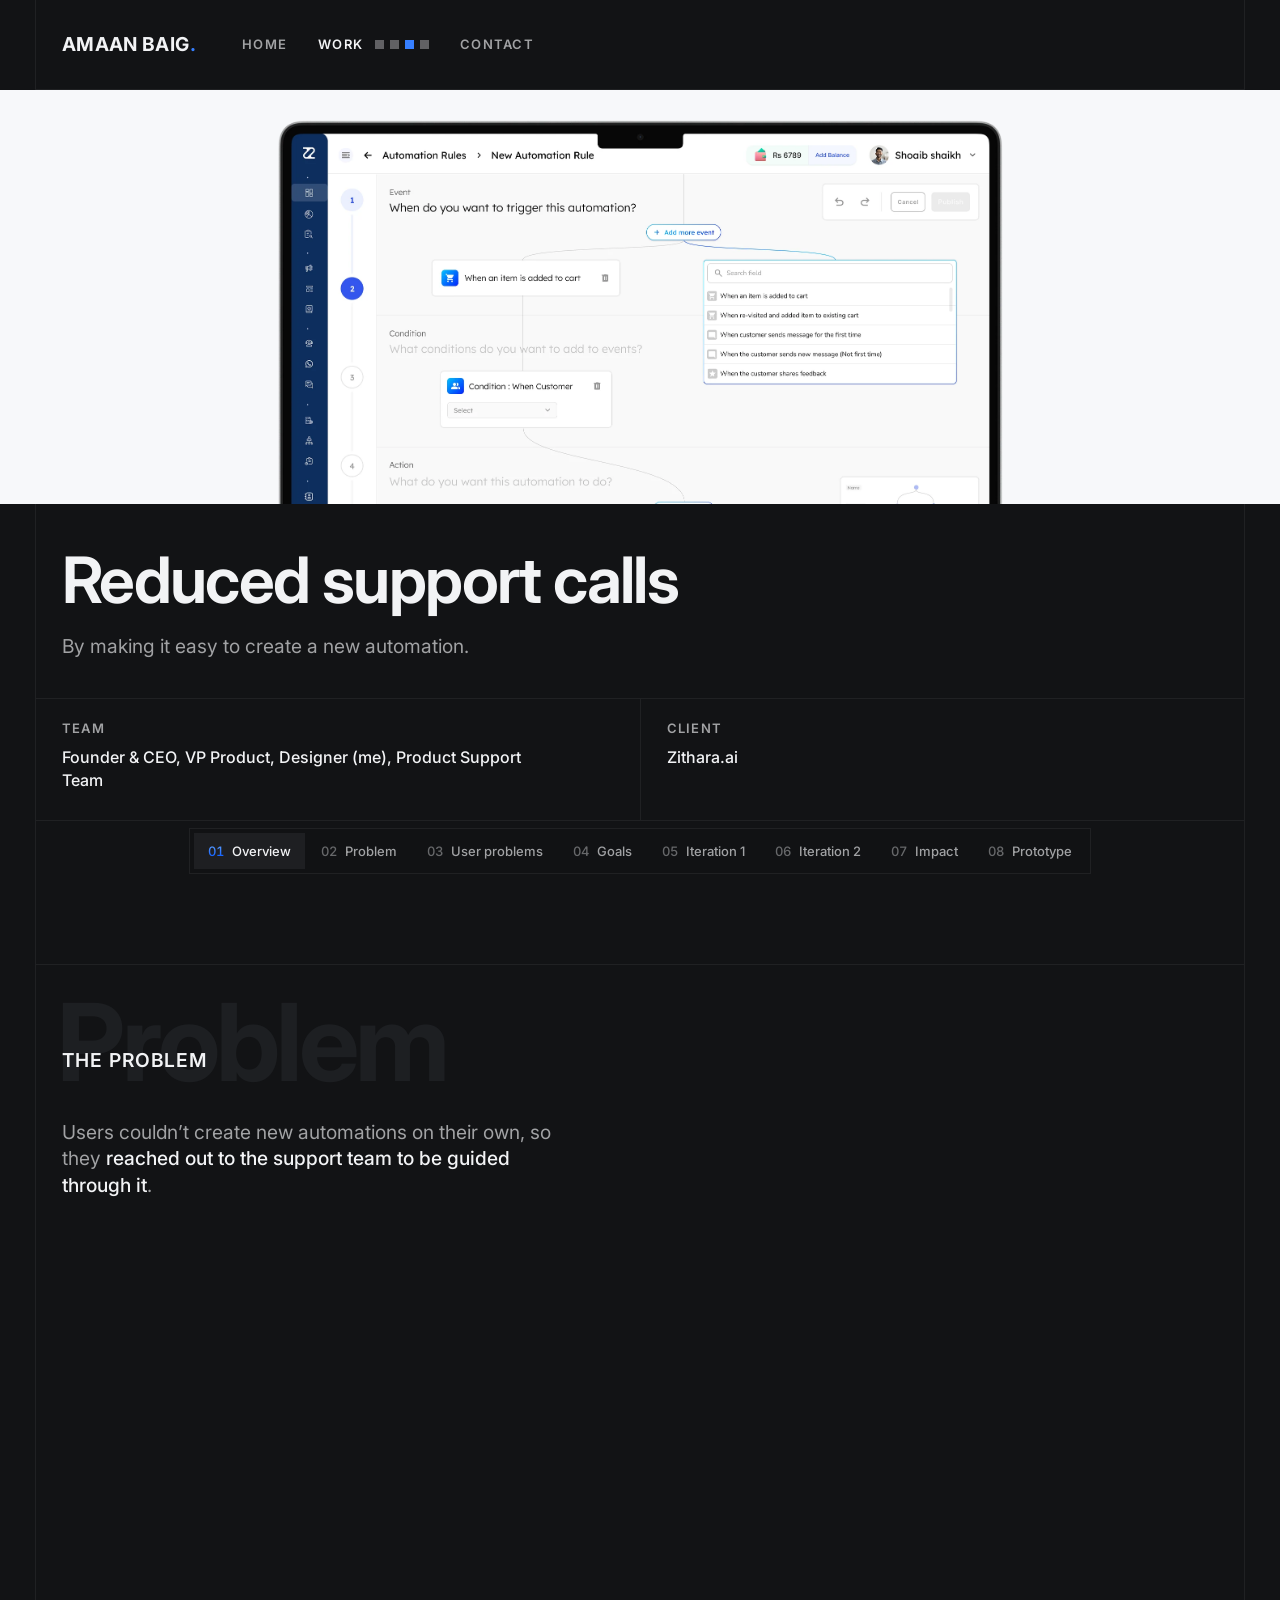
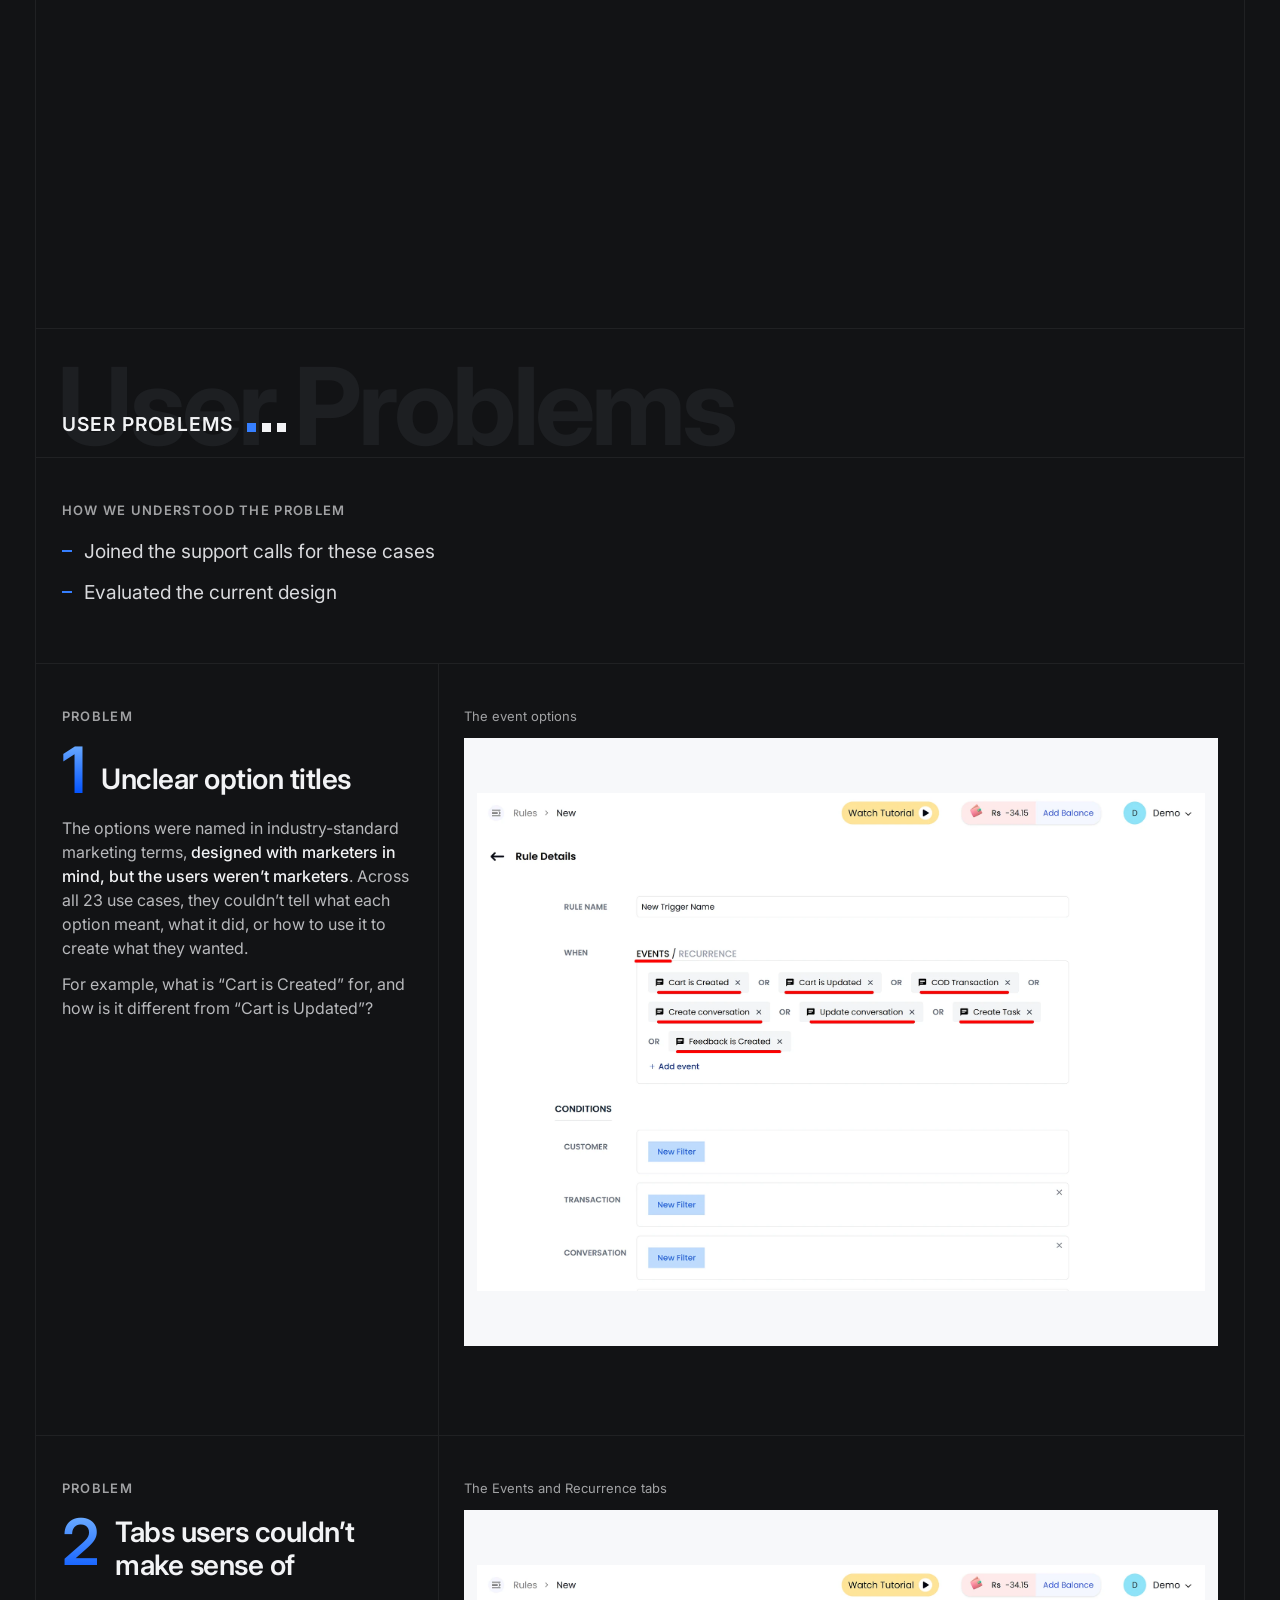
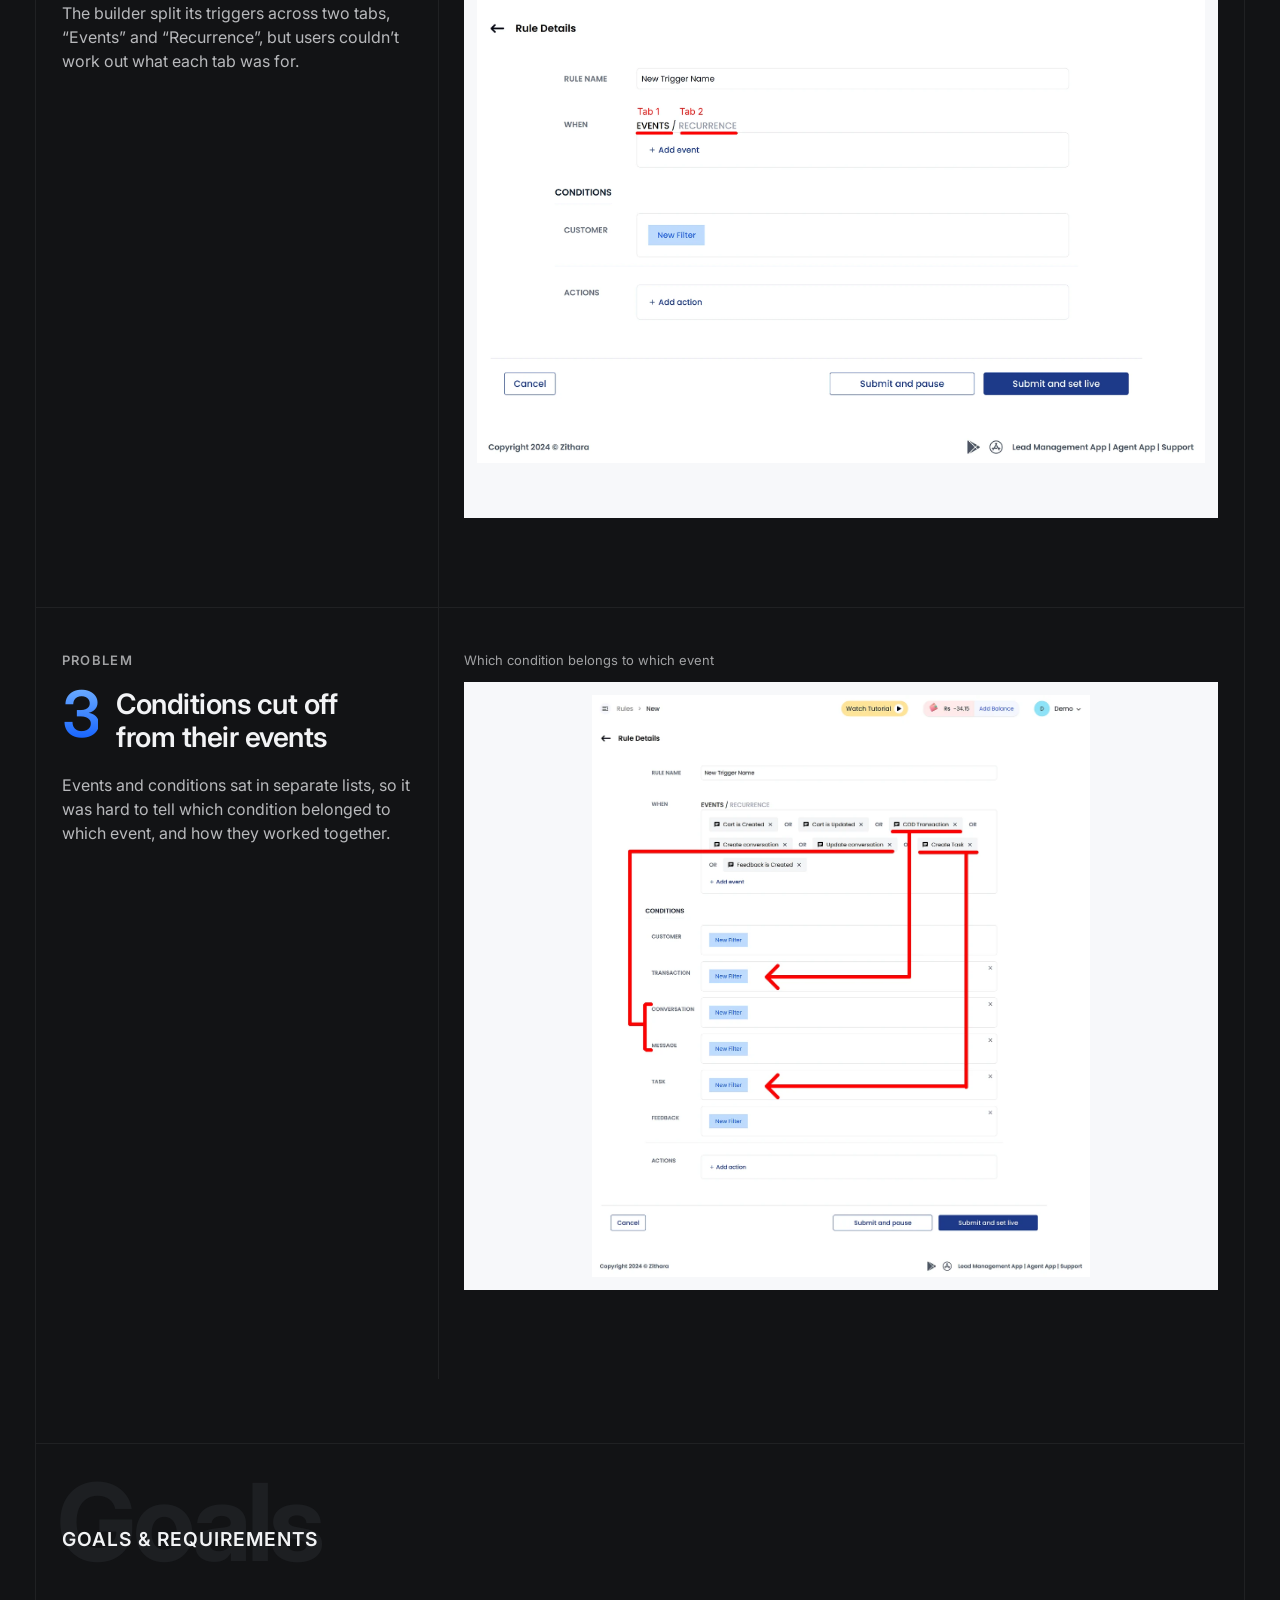
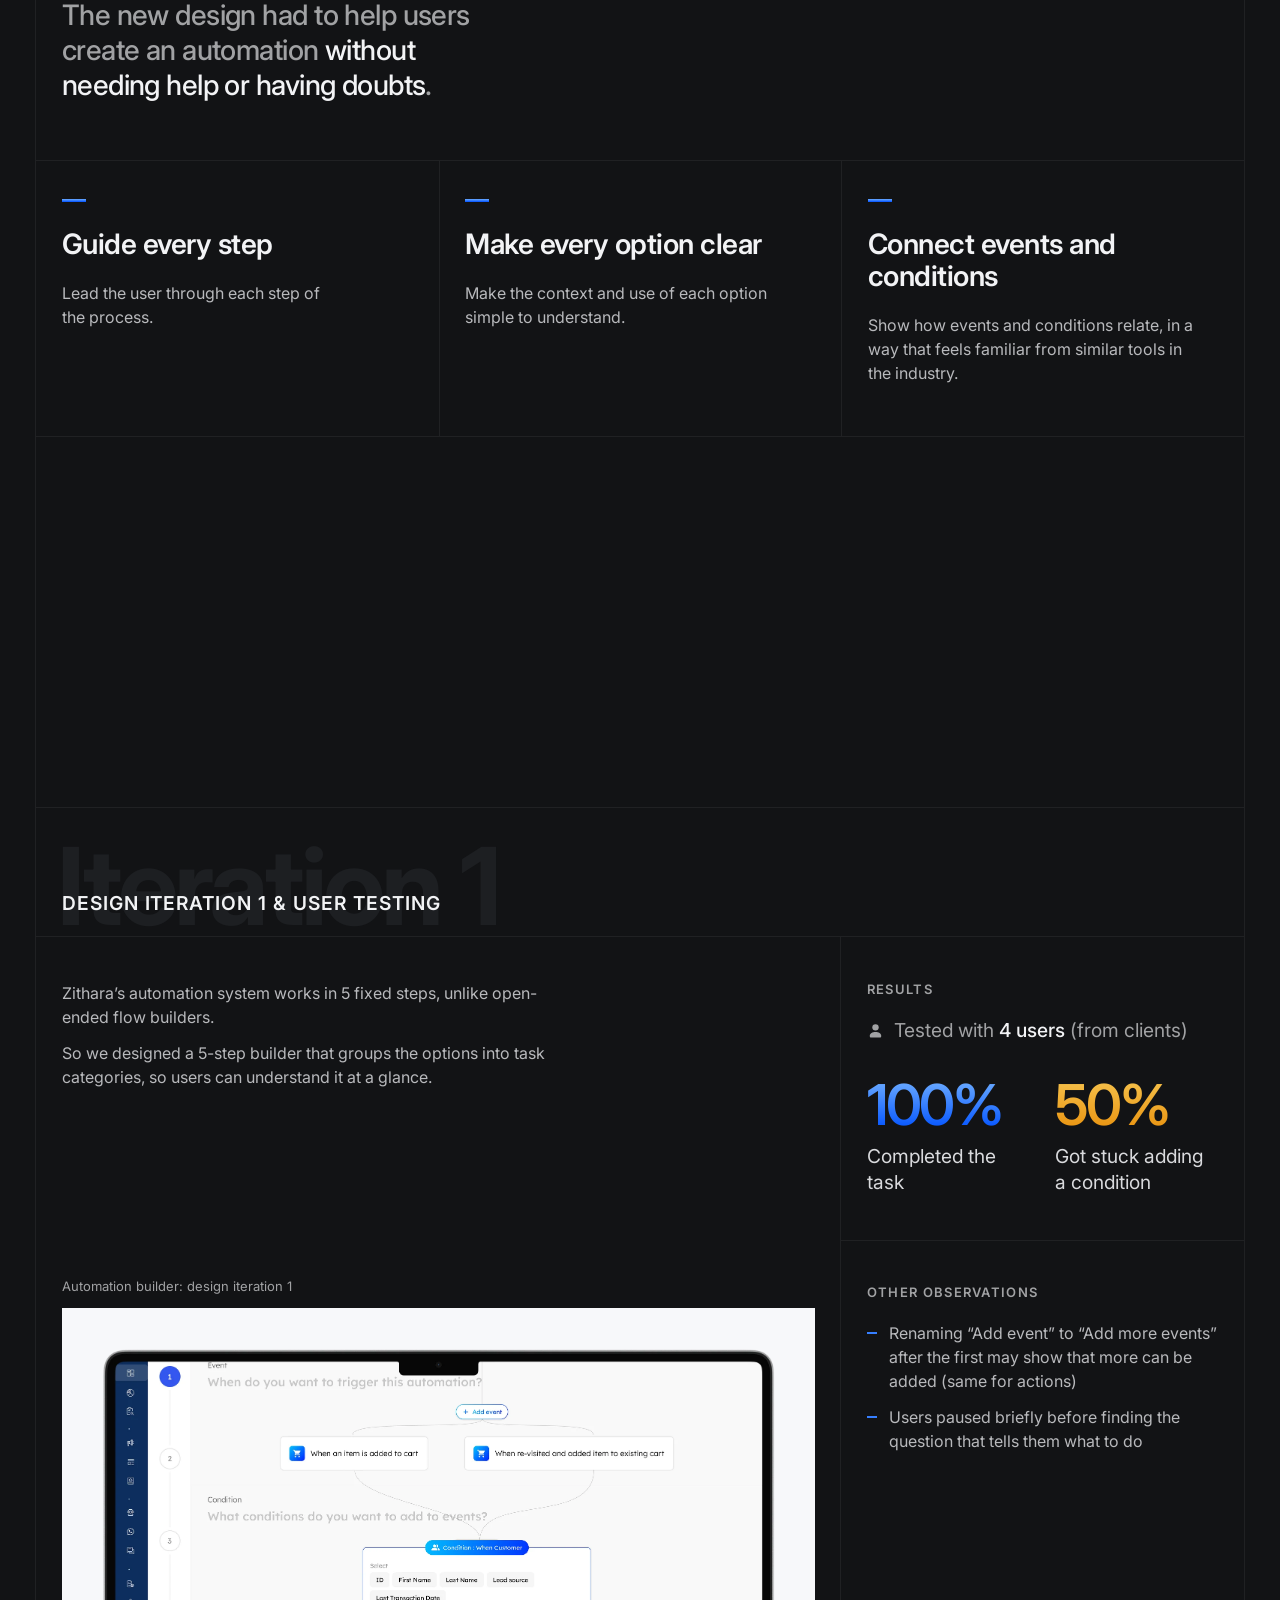
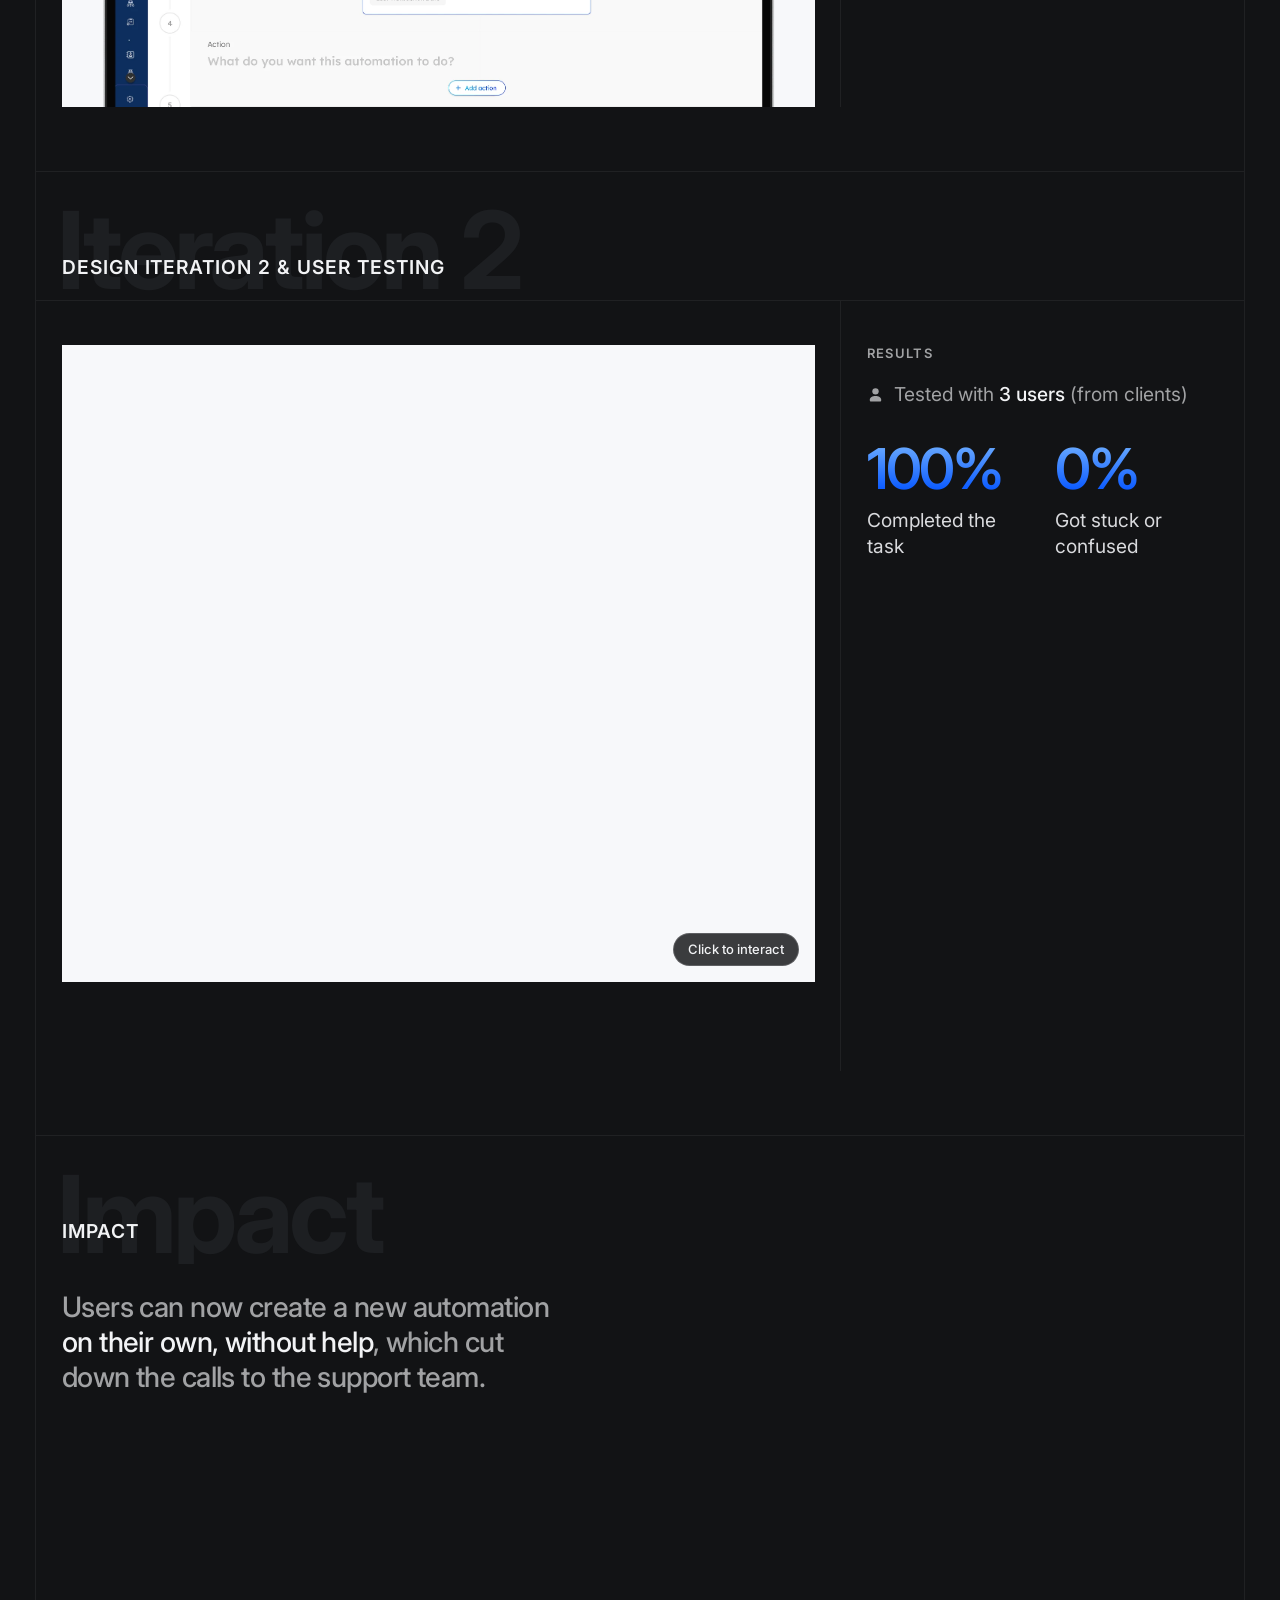
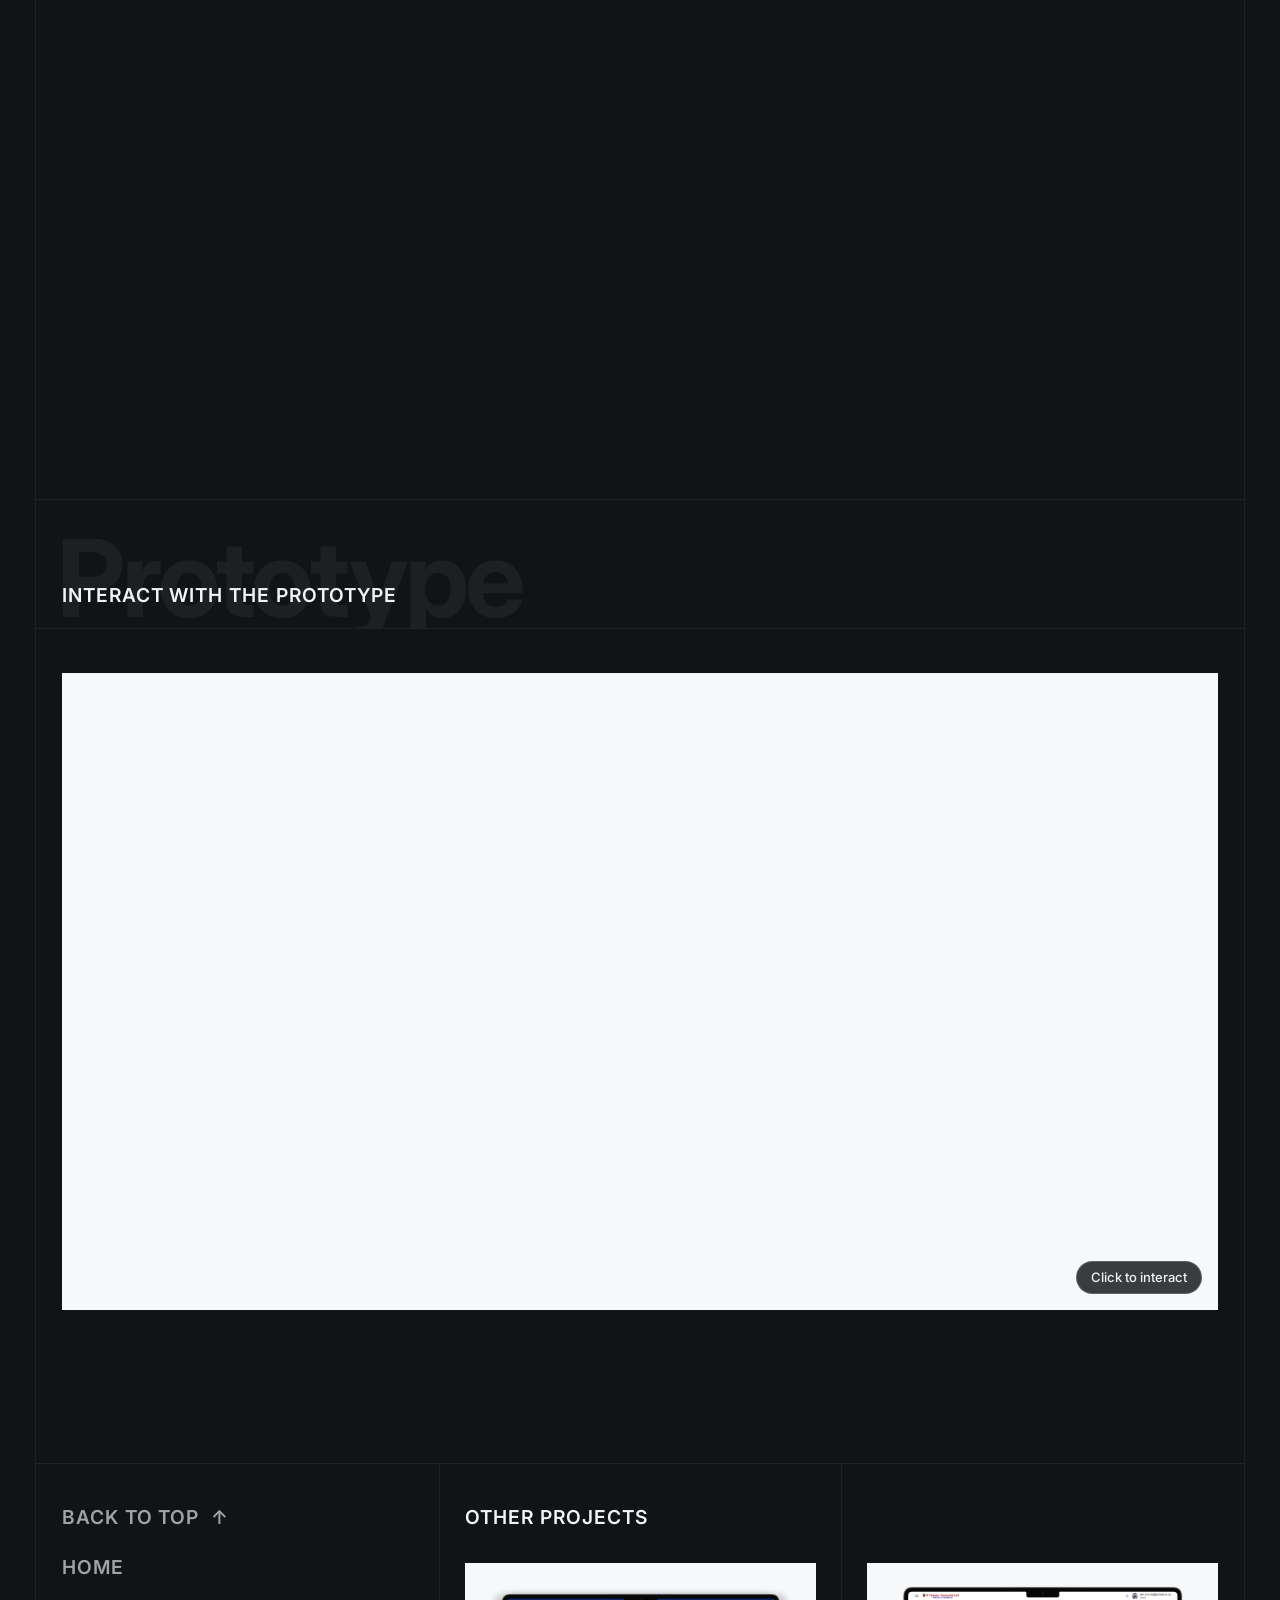
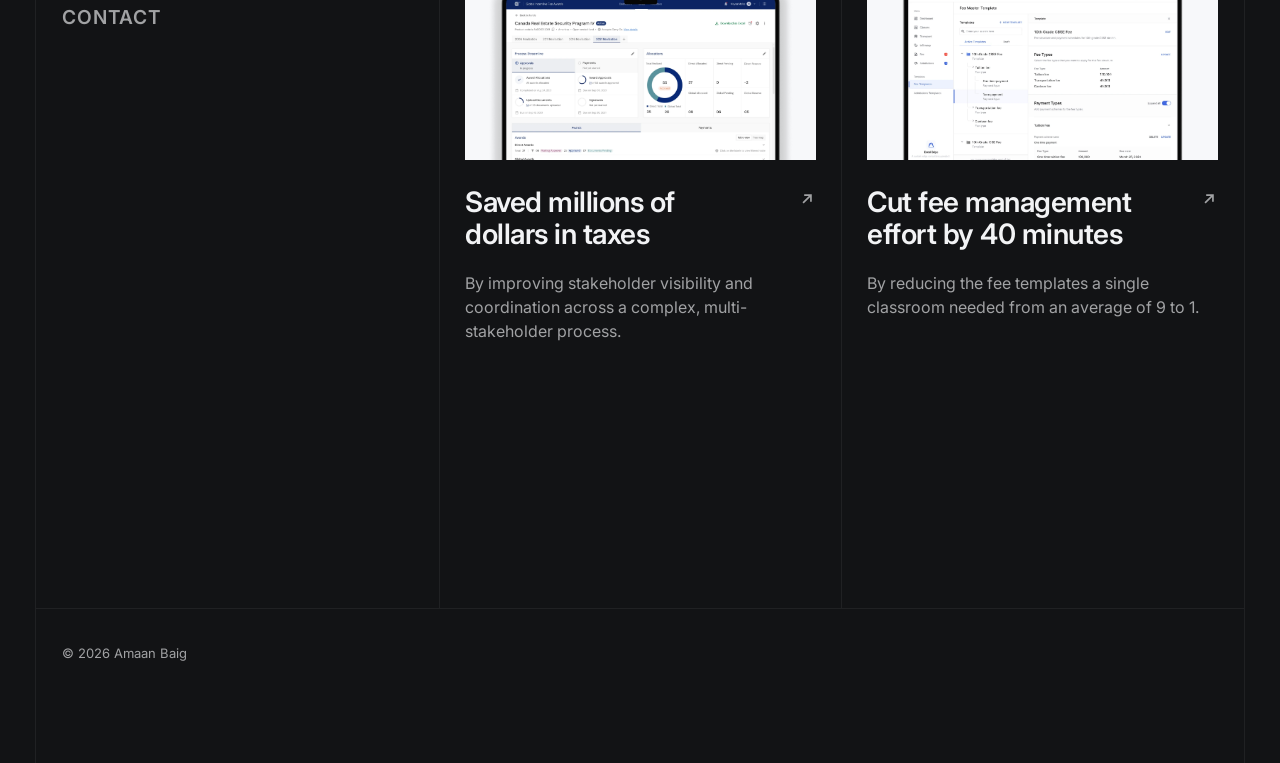
==== case-studies/creating-automation/index.html @ 65844dc5 "Portfolio: home page, three case studies and contact Taken from iamamaanbaig/folio, branch home-page" ====
<!doctype html>
<html lang="en">
<head>
  <meta charset="utf-8">
  <meta name="viewport" content="width=device-width, initial-scale=1">
  <title>Creating Automation · Case study</title>
  <link rel="icon" href="../../favicon.svg?v=2" type="image/svg+xml">
  <meta name="description" content="How making it easy to create a new automation reduced support calls.">
  <!-- the link preview when the page is shared: the hero as a 1200×630 card -->
  <meta property="og:type" content="website">
  <meta property="og:site_name" content="Amaan Baig">
  <meta property="og:title" content="Creating Automation · Case study">
  <meta property="og:description" content="How making it easy to create a new automation reduced support calls.">
  <meta property="og:url" content="https://www.iamamaanbaig.com/case-studies/creating-automation/">
  <meta property="og:image" content="https://www.iamamaanbaig.com/assets/og-image.jpg">
  <meta property="og:image:width" content="1200">
  <meta property="og:image:height" content="630">
  <meta property="og:image:alt" content="UX &amp; Product Designer: I make complicated software feel obvious. Amaan Baig's signature in blue light.">
  <meta name="twitter:card" content="summary_large_image">
  <link rel="preconnect" href="https://fonts.googleapis.com">
  <link rel="preconnect" href="https://fonts.gstatic.com" crossorigin>
  <link rel="stylesheet" href="https://fonts.googleapis.com/css2?family=Inter:ital,opsz,wght@0,14..32,100..900;1,14..32,100..900&display=swap">
  <link rel="stylesheet" href="../../styles.css?v=r1">
  <link rel="stylesheet" href="../case-study.css?v=r1">
  <script src="../case-study.js?v=r1" defer></script>
</head>
<body>
  <main class="page">
    <!-- Hero: screen, title, summary and project facts -->
    <section class="hero" id="overview" data-stop>
      <!-- the site header: opens the first screen, then floats (case-study.js) -->
      <div class="head-slot">
        <header class="site-head">
          <a class="logo" href="../../">Amaan Baig<span>.</span></a>
          <nav class="site-nav" aria-label="Main"><a href="../../">Home</a><span class="nav-work"><a href="../../#work" aria-current="true">Work</a><span class="sq-row"><a class="sq" href="../../#gifa" aria-label="Case study 1: Saved millions of dollars in taxes"></a><a class="sq" href="../../#fee-management" aria-label="Case study 2: Cut fee management effort by 40 minutes"></a><a class="sq" href="../../#creating-automation" aria-label="Case study 3: Reduced support calls" aria-current="true"></a><a class="sq" href="../../#stamp" aria-label="Case study 4, coming soon: Reduced the compliance review effort with AI"></a></span></span><a href="../../#contact">Contact</a></nav>
        </header>
      </div>
      <div class="hero-shot">
        <!-- one laptop, centred and cut off by the bottom of the container -->
        <div class="hero-comp solo">
          <img class="hs-center" src="../../Creatingautomationcasestudyimages/Group%201321317990.webp" alt="The redesigned automation builder: five guided steps (event, condition, action, when), with events added from a searchable list" width="1793" height="1152" fetchpriority="high" decoding="async">
        </div>
      </div>
      <div class="hero-body">
        <h1>Reduced support calls</h1>
        <p class="lede">By making it easy to create a new automation.</p>
      </div>
      <dl class="facts">
        <div><dt>Team</dt><dd>Founder &amp; CEO, VP Product, Designer (me), Product Support Team</dd></div>
        <div><dt>Client</dt><dd>Zithara.ai</dd></div>
      </dl>
    </section>

    <!-- The problem: one statement -->
    <section class="panel problem" id="problem" aria-labelledby="problem-title" data-stop>
      <header class="sec-head">
        <span class="ghost" aria-hidden="true">Problem</span>
        <h2 class="sec-title" id="problem-title">The problem</h2>
      </header>
      <p class="lede">Users couldn’t create new automations on their own, so they <strong>reached out to the support team to be guided through it</strong>.</p>
    </section>

    <!-- User problems: how we found them, then the title stays pinned while each problem snaps into place -->
    <section class="panel solutions snap-sec" id="user-problems" aria-labelledby="user-problems-title" data-stop>
      <div class="pin">
        <header class="sec-head">
          <span class="ghost" aria-hidden="true">User Problems</span>
          <h2 class="sec-title" id="user-problems-title">User problems <span class="count" aria-hidden="true"></span></h2>
        </header>
      </div>

      <div class="up-intro">
        <span class="sol-label">How we understood the problem</span>
        <ul>
          <li>Joined the support calls for these cases</li>
          <li>Evaluated the current design</li>
        </ul>
      </div>

      <article class="sol-row vw" data-row data-stop>
        <div class="sol-problem">
          <span class="sol-label">Problem</span>
          <span class="num accent" aria-hidden="true">1</span>
          <h3>Unclear option titles</h3>
          <div class="sol-desc">
            <p>The options were named in industry-standard marketing terms, <strong>designed with marketers in mind, but the users weren’t marketers</strong>. Across all 23 use cases, they couldn’t tell what each option meant, what it did, or how to use it to create what they wanted.</p>
            <p>For example, what is “Cart is Created” for, and how is it different from “Cart is Updated”?</p>
          </div>
        </div>
        <figure class="sol-shot">
          <figcaption><span class="sol-cap">The event options</span></figcaption>
          <button type="button" class="shot sol-view" aria-label="Enlarge: The event options">
            <img class="on" src="../../Creatingautomationcasestudyimages/Events.webp" alt="The old builder’s event options, such as Cart is Created, Cart is Updated and COD Transaction, underlined as hard to tell apart" data-label="The event options" width="1932" height="1321" loading="lazy" decoding="async">
            <span class="zoom-ic" aria-hidden="true"><svg viewBox="0 0 16 16"><circle cx="7" cy="7" r="4.5"/><path d="M10.5 10.5 14 14M7 5v4M5 7h4"/></svg></span>
          </button>
        </figure>
      </article>

      <article class="sol-row vw" data-row data-stop>
        <div class="sol-problem">
          <span class="sol-label">Problem</span>
          <span class="num accent" aria-hidden="true">2</span>
          <h3>Tabs users couldn’t make sense of</h3>
          <div class="sol-desc">
            <p>The builder split its triggers across two tabs, “Events” and “Recurrence”, but users couldn’t work out what each tab was for.</p>
          </div>
        </div>
        <figure class="sol-shot">
          <figcaption><span class="sol-cap">The Events and Recurrence tabs</span></figcaption>
          <button type="button" class="shot sol-view" aria-label="Enlarge: The Events and Recurrence tabs">
            <img class="on" src="../../Creatingautomationcasestudyimages/Add%20Events%20screen.webp" alt="The old builder with its two tabs, Events and Recurrence, marked as tab 1 and tab 2" data-label="The Events and Recurrence tabs" width="1931" height="1321" loading="lazy" decoding="async">
            <span class="zoom-ic" aria-hidden="true"><svg viewBox="0 0 16 16"><circle cx="7" cy="7" r="4.5"/><path d="M10.5 10.5 14 14M7 5v4M5 7h4"/></svg></span>
          </button>
        </figure>
      </article>

      <article class="sol-row vw" data-row data-stop>
        <div class="sol-problem">
          <span class="sol-label">Problem</span>
          <span class="num accent" aria-hidden="true">3</span>
          <h3>Conditions cut off from their events</h3>
          <div class="sol-desc">
            <p>Events and conditions sat in separate lists, so it was hard to tell which condition belonged to which event, and how they worked together.</p>
          </div>
        </div>
        <figure class="sol-shot">
          <figcaption><span class="sol-cap">Which condition belongs to which event</span></figcaption>
          <button type="button" class="shot sol-view" aria-label="Enlarge: Which condition belongs to which event">
            <img class="on" src="../../Creatingautomationcasestudyimages/Add%20condition%20for%20selected%20events.webp" alt="Arrows from events to the condition sections they belong to, such as COD Transaction to Transaction and Create Task to Task, far apart on the page" data-label="Which condition belongs to which event" width="1130" height="1321" loading="lazy" decoding="async">
            <span class="zoom-ic" aria-hidden="true"><svg viewBox="0 0 16 16"><circle cx="7" cy="7" r="4.5"/><path d="M10.5 10.5 14 14M7 5v4M5 7h4"/></svg></span>
          </button>
        </figure>
      </article>
    </section>

    <!-- Goals: what the new design had to do, one per user problem -->
    <section class="panel impact goals" id="goals" aria-labelledby="goals-title" data-stop>
      <header class="sec-head">
        <span class="ghost" aria-hidden="true">Goals</span>
        <h2 class="sec-title" id="goals-title">Goals &amp; requirements</h2>
      </header>
      <p class="impact-lead">The new design had to help users create an automation <strong>without needing help or having doubts</strong>.</p>
      <div class="outcomes">
        <article class="outcome">
          <span class="tick" aria-hidden="true"></span>
          <h3>Guide every step</h3>
          <p>Lead the user through each step of the process.</p>
        </article>
        <article class="outcome">
          <span class="tick" aria-hidden="true"></span>
          <h3>Make every option clear</h3>
          <p>Make the context and use of each option simple to understand.</p>
        </article>
        <article class="outcome">
          <span class="tick" aria-hidden="true"></span>
          <h3>Connect events and conditions</h3>
          <p>Show how events and conditions relate, in a way that feels familiar from similar tools in the industry.</p>
        </article>
      </div>
    </section>

    <!-- Design iteration 1: the idea and the screen on the left; test results and observations on the right -->
    <section class="panel iter one-screen" id="iteration-1" aria-labelledby="iteration-1-title" data-stop>
      <header class="sec-head">
        <span class="ghost" aria-hidden="true">Iteration 1</span>
        <h2 class="sec-title" id="iteration-1-title">Design iteration 1 &amp; user testing</h2>
      </header>
      <div class="it-grid">
        <div class="it-main flush">
          <div class="it-text">
            <p>Zithara’s automation system works in 5 fixed steps, unlike open-ended flow builders.</p>
            <p>So we designed a 5-step builder that groups the options into task categories, so users can understand it at a glance.</p>
          </div>
          <figure class="ch-fig it-shot">
            <figcaption>Automation builder: design iteration 1</figcaption>
            <button type="button" class="zoom bleed-b" aria-label="Enlarge: Automation builder, design iteration 1">
              <img src="../../Creatingautomationcasestudyimages/Automation%20Builder%20-%20Design%20Iteration%201.webp" alt="Design iteration 1: the automation builder in 5 steps, with two events added and a customer condition below them" width="1793" height="957" loading="lazy" decoding="async">
              <span class="zoom-ic" aria-hidden="true"><svg viewBox="0 0 16 16"><circle cx="7" cy="7" r="4.5"/><path d="M10.5 10.5 14 14M7 5v4M5 7h4"/></svg></span>
            </button>
          </figure>
        </div>
        <div class="it-side">
          <div class="it-cell">
            <span class="sol-label">Results</span>
            <p class="tested"><span class="persona-ic" aria-hidden="true"></span>Tested with <strong>4 users</strong> (from clients)</p>
            <div class="stats">
              <div class="stat"><span class="stat-num">100%</span><span class="stat-text">Completed the task</span></div>
              <div class="stat warn"><span class="stat-num">50%</span><span class="stat-text">Got stuck adding a condition</span></div>
            </div>
          </div>
          <div class="it-cell">
            <span class="sol-label">Other observations</span>
            <ul class="bullets small">
            <li>Renaming “Add event” to “Add more events” after the first may show that more can be added (same for actions)</li>
            <li>Users paused briefly before finding the question that tells them what to do</li>
            </ul>
          </div>
        </div>
      </div>
    </section>

    <!-- Design iteration 2: the screen on the left; test results on the right -->
    <section class="panel iter one-screen" id="iteration-2" aria-labelledby="iteration-2-title" data-stop>
      <header class="sec-head">
        <span class="ghost" aria-hidden="true">Iteration 2</span>
        <h2 class="sec-title" id="iteration-2-title">Design iteration 2 &amp; user testing</h2>
      </header>
      <div class="it-grid">
        <div class="it-main">
          <figure class="ch-fig it-shot">
            <div class="zoom live">
              <iframe src="https://www.loom.com/embed/16b614e1085d4ac1a0d1ff7add173a8c?hideEmbedTopBar=true" title="Design iteration 2: video walkthrough" loading="lazy" allow="autoplay; fullscreen; picture-in-picture" allowfullscreen></iframe>
            </div>
          </figure>
        </div>
        <div class="it-side">
          <div class="it-cell">
            <span class="sol-label">Results</span>
            <p class="tested"><span class="persona-ic" aria-hidden="true"></span>Tested with <strong>3 users</strong> (from clients)</p>
            <div class="stats">
              <div class="stat"><span class="stat-num">100%</span><span class="stat-text">Completed the task</span></div>
              <div class="stat"><span class="stat-num">0%</span><span class="stat-text">Got stuck or confused</span></div>
            </div>
          </div>
        </div>
      </div>
    </section>

    <!-- Project impact: the overall outcome, one screen -->
    <section class="panel impact" id="impact" aria-labelledby="impact-title" data-stop>
      <header class="sec-head">
        <span class="ghost" aria-hidden="true">Impact</span>
        <h2 class="sec-title" id="impact-title">Impact</h2>
      </header>
      <p class="impact-lead">Users can now create a new automation <strong>on their own, without help</strong>, which cut down the calls to the support team.</p>
    </section>

    <!-- Prototype: one frame filling the screen below the section title -->
    <section class="panel prototype one-screen" id="prototype" aria-labelledby="prototype-title" data-stop>
      <header class="sec-head">
        <span class="ghost" aria-hidden="true">Prototype</span>
        <h2 class="sec-title" id="prototype-title">Interact with the prototype</h2>
      </header>
      <div class="wide-shot">
        <figure class="ch-fig">
          <div class="zoom live">
            <iframe src="https://www.figma.com/embed?embed_host=share&amp;url=https%3A%2F%2Fwww.figma.com%2Fproto%2Fr6yeTTgNU7fB7CUYnoVq4T%2FZithara-Designs%3Fnode-id%3D643-57923%26page-id%3D643%253A57274%26scaling%3Dcontain%26starting-point-node-id%3D643%253A57923" title="Creating Automation: interactive Figma prototype" loading="lazy" allow="clipboard-write; fullscreen" allowfullscreen></iframe>
          </div>
        </figure>
      </div>
    </section>

    <!-- Site footer: links, other projects, copyright -->
    <footer class="site-foot" data-stop>
      <div class="sf-main">
        <nav class="sf-links" aria-label="Footer">
          <a href="#overview" class="to-top">Back to top <span aria-hidden="true">↑</span></a>
          <a href="../../">Home</a>
          <a href="../../#contact">Contact</a>
        </nav>
        <section class="sf-projects" aria-labelledby="op-title">
          <h2 class="sf-head" id="op-title">Other projects</h2>
          <a class="op-card" href="../global-incentive-fee-awards/">
            <div class="shot op-gifa"><img src="../../GIFAcasestudyimages/GIFAherocenter.webp" alt="" loading="lazy" decoding="async"></div>
            <div class="op-title"><h3>Saved millions of dollars in taxes</h3><svg class="op-arrow" viewBox="0 0 16 16" aria-hidden="true"><path d="M4.5 11.5l7-7M5.5 4.5h6v6"/></svg></div>
            <p>By improving stakeholder visibility and coordination across a complex, multi-stakeholder process.</p>
          </a>
          <a class="op-card" href="../fee-management/">
            <div class="shot op-fee"><img src="../../Feemanagementcasestudyimages/Heroleft.webp" alt="" loading="lazy" decoding="async"></div>
            <div class="op-title"><h3>Cut fee management effort by 40 minutes</h3><svg class="op-arrow" viewBox="0 0 16 16" aria-hidden="true"><path d="M4.5 11.5l7-7M5.5 4.5h6v6"/></svg></div>
            <p>By reducing the fee templates a single classroom needed from an average of 9&nbsp;to&nbsp;1.</p>
          </a>
        </section>
      </div>
      <p class="sf-copy">© 2026 Amaan Baig</p>
    </footer>
  </main>

  <!-- Image viewer: opens from any enlargeable image, steps through the images in that section -->
  <div class="lightbox" role="dialog" aria-modal="true" aria-label="Image viewer" hidden>
    <div class="lb-bar">
      <p class="lb-label"><span class="lb-title"></span> <span class="lb-count"></span></p>
      <button type="button" class="ds-arrow lb-close" aria-label="Close"><svg viewBox="0 0 16 16" aria-hidden="true"><path d="M3.5 3.5l9 9M12.5 3.5l-9 9"/></svg></button>
    </div>
    <div class="lb-stage">
      <button type="button" class="ds-arrow lb-prev" aria-label="Previous image"><svg viewBox="0 0 16 16" aria-hidden="true"><path d="M13 8H3M7 4 3 8l4 4"/></svg></button>
      <figure class="lb-frame"><img class="lb-img" alt=""></figure>
      <button type="button" class="ds-arrow lb-next" aria-label="Next image"><svg viewBox="0 0 16 16" aria-hidden="true"><path d="M3 8h10M9 4l4 4-4 4"/></svg></button>
    </div>
  </div>

  <!-- Section index -->
  <nav class="index" aria-label="Case study sections">
    <a href="#overview"><span>01</span> Overview</a>
    <a href="#problem"><span>02</span> Problem</a>
    <a href="#user-problems"><span>03</span> User problems</a>
    <a href="#goals"><span>04</span> Goals</a>
    <a href="#iteration-1"><span>05</span> Iteration 1</a>
    <a href="#iteration-2"><span>06</span> Iteration 2</a>
    <a href="#impact"><span>07</span> Impact</a>
    <a href="#prototype"><span>08</span> Prototype</a>
  </nav>
  <script src="../../site-menu.js?v=r1" defer></script>
</body>
</html>
---- styles.css ----
:root {
  --bg: #121315;
  --stroke: #202123;
  --text: #F2F3F5;
  --text-2: #A1A2A4;
  --surface: #F7F8FA;
  --ghost: #1B1C1F;
  --accent: linear-gradient(180deg, #6BABFF 0%, #0051FF 100%); /* light at the top, deep at the bottom */
  --accent-solid: #367FFF; /* the gradient's midpoint, for small solid marks (squares, dashes) */
  --accent-deep: #0051FF;  /* the gradient's deep end, for hover fills */

  --columns: 4;
  --gutter: 2.75vw;
  --col: calc((100vw - 2 * var(--gutter)) / 4);
  --pad: clamp(20px, 2vw, 32px);
  --ease: cubic-bezier(.16, 1, .3, 1);
}

*,
*::before,
*::after {
  box-sizing: border-box;
}

html,
body {
  margin: 0;
  min-height: 100%;
}

body {
  min-height: 100vh;
  background: var(--bg);
  color: var(--text);
  font-family: "Inter", system-ui, -apple-system, "Segoe UI", Roboto, sans-serif;
  -webkit-font-smoothing: antialiased;
}

/* Fixed background of evenly spaced vertical strokes */
.grid-lines {
  position: fixed;
  inset: 0 var(--gutter);
  display: grid;
  grid-template-columns: repeat(var(--columns), 1fr);
  border-right: 1px solid var(--stroke);
  pointer-events: none;
  z-index: 0;
}

.grid-lines span {
  border-left: 1px solid var(--stroke);
}

.page {
  position: relative;
  z-index: 1;
  min-height: 100vh;
  padding: 0 var(--gutter);
}
---- case-studies/case-study.css ----
/* Case study, divider style (cs1v1.5). Tokens live in /styles.css.
   No background grid: structure comes from real dividers only. Each section is a framed panel that fills
   one screen, so a single scroll snaps cleanly from one section to the next. Layout runs on 3 columns. */

:root {
  --frame: var(--stroke);
  --ghost-2: #1D1F22;
  --text-body: #B8B9BC; /* descriptions: a step lighter than --text-2, so long passages read easily */
  --sticky-h: 0px;

  /* Type scale: one size per role */
  --t-display: clamp(40px, 5vw, 84px);
  --t-heading: clamp(24px, 2.2vw, 32px);
  --t-section: clamp(18px, 1.5vw, 22px);
  --t-lead: clamp(18px, 1.5vw, 22px);
  --t-body: clamp(16px, 1.25vw, 18px);
  --t-label: 13px;
  --gap-detail: clamp(16px, 1.6vw, 24px); /* headline to its detail text */
  --text-soft: #D9DADD; /* long white passages, a step below headings */
}


.page {
  padding: 0 var(--gutter);
}

/* ---------- shared ---------- */

.lede {
  margin: 0;
  max-width: 46ch;
  font-size: var(--t-lead);
  line-height: 1.4;
  color: var(--text-2);
  text-wrap: pretty;
}

.lede strong {
  font-weight: 500;
  color: var(--text);
}

/* An abbreviation explained on hover or focus: blue gradient text with a matching underline and a tooltip */
.term {
  position: relative;
  z-index: 2;
  font-weight: 500;
  cursor: help;
  outline: none;
}

.term::after {
  content: "";
  position: absolute;
  left: 0;
  right: 0;
  bottom: -2px;
  height: 1px;
  background: linear-gradient(90deg, #6BABFF, #0051FF);
}

.term .tip {
  position: absolute;
  bottom: calc(100% + 10px);
  left: 50%;
  padding: 8px 12px;
  border: 1px solid var(--stroke);
  background: #1E1F22;
  font-size: var(--t-label);
  font-weight: 500;
  line-height: 1.3;
  letter-spacing: 0;
  text-align: left;
  width: max-content;
  max-width: min(280px, 80vw); /* longer explanations wrap */
  color: var(--text);
  opacity: 0;
  visibility: hidden;
  pointer-events: none;
  transform: translate(-50%, 4px);
  transition: opacity .2s, transform .2s var(--ease), visibility .2s;
}

.term:hover .tip,
.term:focus-visible .tip,
.term:focus .tip {
  opacity: 1;
  visibility: visible;
  transform: translate(-50%, 0);
}

.term:focus-visible {
  outline: 2px solid var(--text);
  outline-offset: 3px;
}

/* a term reads in white; the gradient lives in its underline (and in the person icon's line, not its fill) */
.term,
.term .accent {
  color: var(--text);
  background: none;
  -webkit-text-fill-color: currentColor;
}

/* terms at the start of a line open their tooltip from the left edge, so it never runs off the page */
.term .tip-start {
  left: 0;
  transform: translateY(4px);
}

.term:hover .tip-start,
.term:focus-visible .tip-start,
.term:focus .tip-start {
  transform: none;
}

/* a person (persona): a small user icon; the underline runs under icon and word together, as under every
   other term */
.persona-ic {
  display: inline-block;
  width: .9em;
  height: .9em;
  margin-right: .28em;
  vertical-align: -.1em;
  background: currentColor;
  -webkit-mask: url("data:image/svg+xml,%3Csvg xmlns='http://www.w3.org/2000/svg' viewBox='0 0 24 24'%3E%3Ccircle cx='12' cy='7.5' r='4.5'/%3E%3Cpath d='M12 14c-4.4 0-8 2.2-8 5v1.5c0 .8.7 1.5 1.5 1.5h13c.8 0 1.5-.7 1.5-1.5V19c0-2.8-3.6-5-8-5z'/%3E%3C/svg%3E") center / contain no-repeat;
  mask: url("data:image/svg+xml,%3Csvg xmlns='http://www.w3.org/2000/svg' viewBox='0 0 24 24'%3E%3Ccircle cx='12' cy='7.5' r='4.5'/%3E%3Cpath d='M12 14c-4.4 0-8 2.2-8 5v1.5c0 .8.7 1.5 1.5 1.5h13c.8 0 1.5-.7 1.5-1.5V19c0-2.8-3.6-5-8-5z'/%3E%3C/svg%3E") center / contain no-repeat;
}

.accent {
  background: var(--accent);
  -webkit-background-clip: text;
  background-clip: text;
  color: transparent;
}

.m-label {
  display: none;
}

/* Framed panel: outer frame on the gutters, a top rule closes each section off */
.panel {
  position: relative;
  border-left: 1px solid var(--frame);
  border-right: 1px solid var(--frame);
  border-top: 1px solid var(--frame);
}

/* Section header: large faint word behind a strong label */
.sec-head {
  position: relative;
  display: flex;
  align-items: flex-end;
  min-height: clamp(110px, 10vw, 160px);
  padding: 0 var(--pad) clamp(18px, 1.8vw, 28px);
  overflow: hidden;
}

.ghost {
  position: absolute;
  left: calc(var(--pad) - .04em);
  bottom: clamp(4px, .6vw, 10px);
  font-size: clamp(72px, 8.4vw, 140px);
  font-weight: 700;
  line-height: .8;
  letter-spacing: -0.035em;
  white-space: nowrap;
  color: var(--ghost-2);
  pointer-events: none;
  user-select: none;
}

.sec-title {
  position: relative;
  display: flex;
  align-items: center;
  gap: 14px;
  margin: 0;
  font-size: var(--t-section);
  font-weight: 600;
  line-height: 1;
  letter-spacing: .05em;
  text-transform: uppercase;
}

/* One square per challenge; the active one turns blue */
.count {
  display: inline-flex;
  gap: 6px;
  align-self: flex-end;
  margin-bottom: 2px;
}

.count i {
  width: 9px;
  height: 9px;
  background: var(--text);
  opacity: .35;
  transition: opacity .3s, background .3s;
}

.count i.on {
  background: var(--accent-solid);
  opacity: 1;
}

/* ---------- hero ---------- */

.hero {
  display: flex;
  flex-direction: column;
  min-height: 100vh;
}

/* full-bleed screen across the top, edge to edge */
.hero-shot {
  flex: 1 1 auto;
  min-height: 34vh;
  max-height: 46vh;
  margin: 0 calc(var(--gutter) * -1);
  background: var(--surface);
}

/* Three laptops composed in the container. Sizes follow the page width, so the outer edges of the side
   laptops always sit exactly on the left and right frame lines. The centre laptop is in front and larger;
   the side ones are smaller and set back. All three are cut off by the bottom of the container.
   The numbers come from the image files: each laptop body is 1567px wide (1008px tall to the cut), starting
   83px in on the centre and left images and 3px in on the right one, 43px from the top. */
.hero-shot {
  --F: calc(100vw - 2 * var(--gutter)); /* frame width */
  --bc: calc(var(--F) * .52);            /* centre laptop body width */
  --bs: calc(var(--bc) * .73);           /* side laptop body width */
  --t: 7%;                               /* centre laptop top */
  position: relative;
  overflow: hidden;
}

.hero-comp {
  position: absolute;
  inset: 0;
}

.hero-comp img {
  position: absolute;
  display: block;
  height: auto;
  user-select: none;
  -webkit-user-drag: none;
}

.hc-center {
  z-index: 2;
  left: calc(50% - var(--bc) / 2 - var(--bc) * 83 / 1567);
  top: calc(var(--t) - var(--bc) * 43 / 1567);
  width: calc(var(--bc) * 1733 / 1567);
}

.hc-left,
.hc-right {
  top: calc(var(--t) + var(--bc) * 1008 / 1567 * .27 - var(--bs) * 43 / 1567);
  width: calc(var(--bs) * 1653 / 1567);
}

.hc-left {
  left: calc(var(--gutter) - var(--bs) * 83 / 1567);
}

.hc-right {
  left: calc(100% - var(--gutter) - var(--bs) - var(--bs) * 3 / 1567);
}

.hero-body {
  padding: clamp(28px, 3.2vw, 52px) var(--pad) clamp(28px, 3vw, 48px);
  border-left: 1px solid var(--frame);
  border-right: 1px solid var(--frame);
}

.hero h1 {
  margin: 0 0 clamp(14px, 1.4vw, 22px);
  font-size: var(--t-display);
  font-weight: 650;
  line-height: 1.1; /* room between lines when the title wraps, still tight enough to read as one block */
  letter-spacing: -0.025em;
  text-wrap: balance;
}

.hero .lede {
  max-width: 60ch;
}

.facts {
  display: grid;
  grid-template-columns: repeat(3, minmax(0, 1fr));
  margin: 0;
  border: 1px solid var(--frame);
}

.facts > div {
  padding: clamp(16px, 1.6vw, 24px) var(--pad) clamp(22px, 2.2vw, 34px);
}

.facts > div + div {
  border-left: 1px solid var(--frame);
}

.facts dt {
  font-size: var(--t-label);
  font-weight: 600;
  letter-spacing: .1em;
  text-transform: uppercase;
  color: var(--text-2);
}

.facts dd {
  margin: 10px 0 0;
  max-width: 30ch;
  font-size: var(--t-body);
  font-weight: 500;
  line-height: 1.45;
}

/* ---------- the problem ---------- */

.problem {
  display: flex;
  flex-direction: column;
  min-height: 100vh;
  margin-top: clamp(48px, 5vw, 80px);
}

.problem > .lede {
  padding: clamp(20px, 2vw, 32px) var(--pad) clamp(32px, 3.4vw, 56px);
}

.cards {
  display: grid;
  grid-template-columns: repeat(2, minmax(0, 1fr));
  border-top: 1px solid var(--frame);
  border-bottom: 1px solid var(--frame);
}

.card {
  padding: clamp(28px, 3vw, 48px) var(--pad) clamp(36px, 4vw, 64px);
}

.card + .card {
  border-left: 1px solid var(--frame);
}

.card h3 {
  width: max-content;
  max-width: 100%;
  margin: 0 0 clamp(12px, 1.2vw, 18px);
  font-size: var(--t-heading);
  font-weight: 600;
  line-height: 1.15;
  letter-spacing: -0.018em;
}

.card p {
  margin: 0;
  max-width: 46ch;
  font-size: var(--t-body);
  line-height: 1.5;
  color: var(--text-2);
}

/* ---------- project challenges ---------- */

.challenges {
  margin-top: clamp(48px, 5vw, 80px);
  border-bottom: 1px solid var(--frame);
}

/* the section title stays pinned while challenges snap underneath */
/* the title and the CHALLENGE / HOW WE APPROACHED IT row pin together, so the rule under the labels
   is always visible while challenges snap underneath */
.pin {
  position: sticky;
  top: 0;
  z-index: 5;
  background: var(--bg);
}

.ch-labels {
  display: grid;
  grid-template-columns: repeat(3, minmax(0, 1fr));
  border-bottom: 1px solid var(--frame);
}

.ch-labels span {
  padding: 0 var(--pad) clamp(14px, 1.4vw, 20px);
  font-size: var(--t-label);
  font-weight: 600;
  letter-spacing: .1em;
  text-transform: uppercase;
  color: var(--text-2);
}

/* Text columns: each challenge fills the screen below the pinned title and snaps into place.
   Centre column: one continuous image strip spanning both challenges, scrolling with the page. */
.ch-grid {
  display: grid;
  grid-template-columns: repeat(3, minmax(0, 1fr));
  grid-auto-rows: minmax(calc(100vh - var(--sticky-h)), auto);
}

.ch-text.r1, .ch-approach.r1 { grid-row: 1; }
.ch-text.r2, .ch-approach.r2 { grid-row: 2; }
.ch-text { grid-column: 1; }
.ch-approach { grid-column: 3; }


.m-media {
  display: none;
}

.ch-text,
.ch-approach {
  padding: clamp(32px, 3.4vw, 56px) var(--pad);
}

.ch-text {
  display: grid;
  grid-template-columns: auto 1fr;
  column-gap: clamp(14px, 1.4vw, 22px);
  align-content: start;
}

.ch-text .num {
  grid-row: 1;
  font-size: clamp(56px, 5vw, 84px);
  font-weight: 600;
  line-height: .8;
  letter-spacing: -0.04em;
}

.ch-text h3 {
  grid-row: 1;
  align-self: end;
  margin: 0;
  font-size: var(--t-heading);
  font-weight: 600;
  line-height: 1.15;
  letter-spacing: -0.018em;
  text-wrap: balance;
}

.ch-text p {
  grid-column: 1 / -1;
  margin: var(--gap-detail) 0 0;
  max-width: 40ch;
  font-size: var(--t-body);
  line-height: 1.5;
  color: var(--text-2);
  text-wrap: pretty;
}

.ch-approach p {
  margin: 0;
  font-size: var(--t-lead);
  line-height: 1.4;
  letter-spacing: -0.01em;
  color: var(--text-soft);
  text-wrap: pretty;
}

/* the strip spans both challenge rows with one even gap, so it reads as a single continuous column
   (images never regroup to the top of the screen at each snap) */
.ch-media {
  grid-column: 2;
  grid-row: 1 / span 2;
  display: grid;
  align-content: start;
  gap: clamp(16px, 1.6vw, 24px);
  padding: clamp(32px, 3.4vw, 56px) 0;
  border-left: 1px solid var(--frame);
  border-right: 1px solid var(--frame);
}

.shot {
  margin: 0 clamp(16px, 1.6vw, 24px);
  aspect-ratio: 1.55;
  background: var(--surface);
}

/* ---------- problems & solutions ----------
   Pinned title + squares; each solution fills the screen and snaps. Layout per solution follows the
   reference: (1) screen under the solution, impact beside it; (2) impact under the solution, tall screen
   on the right; (3) impact top right, wide screen across solution + impact. Each column keeps its label. */

.solutions {
  margin-top: clamp(48px, 5vw, 80px);
  border-bottom: 1px solid var(--frame);
}

.sol-row {
  display: grid;
  grid-template-columns: repeat(3, minmax(0, 1fr));
  grid-template-rows: auto 1fr;
  min-height: calc(100vh - var(--sticky-h));
  border-top: 1px solid var(--frame);
}

.sol-row.v1 { grid-template-areas: "prob sol ." "prob shot imp"; }
.sol-row.v2 { grid-template-areas: "prob sol shot" "prob imp shot"; }
.sol-row.v3 { grid-template-areas: "prob sol imp" "prob shot shot"; }

.sol-problem { grid-area: prob; }
.sol-solution { grid-area: sol; }
.sol-impact { grid-area: imp; }
.sol-shot { grid-area: shot; }

.sol-label {
  display: block;
  margin-bottom: clamp(16px, 1.6vw, 22px);
  font-size: var(--t-label);
  font-weight: 600;
  letter-spacing: .1em;
  text-transform: uppercase;
  color: var(--text-2);
}

.sol-problem .sol-label {
  grid-column: 1 / -1;
}

.sol-problem,
.sol-solution,
.sol-impact {
  padding: clamp(32px, 3.4vw, 56px) var(--pad) 0;
}

.sol-problem {
  display: grid;
  grid-template-columns: auto 1fr;
  grid-template-rows: auto auto 1fr;
  column-gap: clamp(14px, 1.4vw, 22px);
  align-content: start;
  border-right: 1px solid var(--frame);
}

.sol-problem .num {
  grid-row: 2;
  font-size: clamp(56px, 5vw, 84px);
  font-weight: 600;
  line-height: .8;
  letter-spacing: -0.04em;
}

.sol-problem h3 {
  grid-row: 2;
  align-self: end;
}

.sol-problem p {
  grid-column: 1 / -1;
  grid-row: 3;
}

.sol-problem h3,
.sol-solution h3 {
  margin: 0;
  font-size: var(--t-heading);
  font-weight: 600;
  line-height: 1.15;
  letter-spacing: -0.018em;
  text-wrap: balance;
}

.sol-problem p,
.sol-solution p {
  margin: var(--gap-detail) 0 0;
  max-width: 40ch;
  font-size: var(--t-body);
  line-height: 1.5;
  color: var(--text-2);
  text-wrap: pretty;
}

.v1 .sol-impact {
  padding-top: clamp(24px, 2.4vw, 36px);
}

.sol-impact ul {
  margin: 0;
  padding: 0;
  list-style: none;
}

.sol-impact li {
  position: relative;
  padding: 0 0 14px 22px;
  font-size: var(--t-lead);
  line-height: 1.4;
  color: var(--text-soft);
}

.sol-impact li::before {
  content: "";
  position: absolute;
  left: 0;
  top: .62em;
  width: 10px;
  height: 2px;
  background: var(--accent-solid);
}

.sol-shot {
  margin: 0;
  padding: clamp(24px, 2.4vw, 36px) var(--pad) clamp(64px, 7vw, 96px); /* room for the floating menu */
}

.sol-shot .shot {
  margin: 0;
}

.v1 .sol-shot .shot { aspect-ratio: 1.15 / 1; }
.v2 .sol-shot { padding-top: clamp(32px, 3.4vw, 56px); }
.v2 .sol-shot .shot { aspect-ratio: 3 / 4; }
.v3 .sol-shot .shot { aspect-ratio: 2.4 / 1; }

.sol-shot figcaption {
  display: flex;
  align-items: center;
  justify-content: space-between;
  gap: 16px;
  margin-bottom: 14px;
  font-size: var(--t-label);
  color: var(--text-2);
}

.thumbs {
  display: flex;
  gap: 8px;
}

/* thumbnails of the screens in a solution; the current one is outlined, the others dimmed */
.thumb {
  display: block;
  width: 24px;
  height: 24px;
  padding: 0;
  border: 0;
  background: var(--surface);
  cursor: pointer;
  opacity: .45;
  transition: opacity .2s;
}

.thumb img {
  display: block;
  width: 100%;
  height: 100%;
  object-fit: cover;
}

.thumb:hover,
.thumb.on {
  opacity: 1;
}

.thumb.on {
  outline: 1px solid var(--text);
  outline-offset: 3px;
}

.thumb:focus-visible {
  outline: 2px solid var(--text);
  outline-offset: 3px;
}

/* the screens of a solution, stacked; the current one fades in, shown whole inside its container */
.sol-view {
  --ip: clamp(10px, 1vw, 16px);
  position: relative;
  display: block;
  width: 100%;
  padding: 0;
  border: 0;
  cursor: zoom-in;
}

.sol-view img {
  position: absolute;
  top: var(--ip);
  left: var(--ip);
  display: block;
  width: calc(100% - 2 * var(--ip));
  height: calc(100% - 2 * var(--ip));
  object-fit: contain;
  opacity: 0;
  transition: opacity .35s var(--ease);
}

.sol-view img.on {
  opacity: 1;
}

/* Device screens that are cut off in the image itself run to the container's edge on the cut sides, so the
   cut lines up with the container instead of floating inside it. --cut (image height / height to the cut)
   pushes the soft shadow under the cut out of view. */
.sol-view {
  overflow: hidden;
}

.sol-view img[data-bleed] {
  height: calc((100% - var(--ip)) * var(--cut));
}

.sol-view img[data-bleed="rb"] {   /* cut on the right and bottom */
  width: calc(100% - var(--ip));
  object-position: right bottom;
}

.sol-view img[data-bleed="lb"] {   /* cut on the left and bottom */
  left: 0;
  width: calc(100% - var(--ip));
  object-position: left bottom;
}

.sol-view img[data-bleed="b"] {    /* cut at the bottom */
  object-position: center bottom;
}

.sol-view:focus-visible {
  outline: 2px solid var(--text);
  outline-offset: 3px;
}

/* ---------- project impact ----------
   Closing section, one screen: a lead sentence, then three outcomes side by side. No figures. */

.impact {
  display: flex;
  flex-direction: column;
  min-height: 100vh;
  margin-top: clamp(48px, 5vw, 80px);
  border-bottom: 1px solid var(--frame);
}

.impact-lead {
  margin: 0;
  padding: clamp(20px, 2vw, 32px) var(--pad) clamp(40px, 4.4vw, 72px);
  max-width: 34ch;
  font-size: var(--t-heading);
  font-weight: 500;
  line-height: 1.25;
  letter-spacing: -0.02em;
  color: var(--text-2);
  text-wrap: balance;
}

.impact-lead strong {
  font-weight: 500;
  color: var(--text);
}

.outcomes {
  display: grid;
  grid-template-columns: repeat(3, minmax(0, 1fr));
  border-top: 1px solid var(--frame);
  border-bottom: 1px solid var(--frame);
}

.outcome {
  padding: clamp(28px, 3vw, 48px) var(--pad) clamp(36px, 4vw, 64px);
}

.outcome + .outcome {
  border-left: 1px solid var(--frame);
}

.tick {
  display: block;
  width: 24px;
  height: 3px;
  margin-bottom: clamp(20px, 2vw, 28px);
  background: var(--accent);
}

.outcome h3 {
  margin: 0;
  font-size: var(--t-heading);
  font-weight: 600;
  line-height: 1.15;
  letter-spacing: -0.018em;
}

.outcome p {
  margin: var(--gap-detail) 0 0;
  max-width: 40ch;
  font-size: var(--t-body);
  line-height: 1.5;
  color: var(--text-2);
  text-wrap: pretty;
}

.to-top {
  font-size: var(--t-label);
  font-weight: 600;
  letter-spacing: .1em;
  text-transform: uppercase;
  color: var(--text-2);
  text-decoration: none;
  transition: color .2s;
}

.to-top:hover,
.to-top:focus-visible {
  color: var(--text);
}

/* ---------- section index ---------- */

.index {
  position: fixed;
  left: 50%;
  bottom: clamp(16px, 2vw, 28px);
  z-index: 20;
  display: flex;
  gap: 2px;
  padding: 4px;
  border: 1px solid var(--stroke);
  background: rgba(18, 19, 21, .82);
  -webkit-backdrop-filter: blur(12px);
  backdrop-filter: blur(12px);
  transform: translateX(-50%);
}

.index a {
  display: flex;
  align-items: center;
  gap: 8px;
  padding: 10px 14px;
  font-size: 13px;
  font-weight: 500;
  color: var(--text-2);
  text-decoration: none;
  white-space: nowrap;
  transition: color .2s, background .2s;
}

.index a span {
  opacity: .6;
  font-variant-numeric: tabular-nums;
}

.index a:hover {
  color: var(--text);
}

.index a[aria-current="true"] {
  color: var(--text);
  background: #1E1F22;
}

.index a[aria-current="true"] span {
  opacity: 1;
  background: var(--accent);
  -webkit-background-clip: text;
  background-clip: text;
  color: transparent;
}

.index a:focus-visible {
  outline: 2px solid var(--text);
  outline-offset: -2px;
}

/* ---------- tablet & phone: one column, normal scrolling ---------- */

@media (max-width: 899px) {
  .hero,
  .problem {
    min-height: 0;
  }

  /* phones: the container is just tall enough to show most of the centre laptop */
  .hero-shot {
    flex: none;
    height: calc(var(--bc) * 1008 / 1567 * .92);
    min-height: 0;
  }

  .facts,
  .cards,
  .ch-labels,
  .ch-grid {
    grid-template-columns: minmax(0, 1fr);
  }

  .facts > div + div,
  .card + .card {
    border-left: 0;
    border-top: 1px solid var(--frame);
  }

  .pin {
    position: relative;
  }

  .ch-labels {
    display: none;
  }

  .ch-grid {
    grid-auto-rows: auto;
  }

  .ch-grid > * {
    grid-column: 1 !important;
    grid-row: auto !important;
  }

  /* phones: each challenge shows its own images inline instead of the shared strip */
  .ch-media {
    display: none;
  }

  .m-media {
    display: grid;
    gap: 12px;
    margin-top: 24px;
  }

  .m-media .shot {
    margin: 0;
  }

  .ch-approach {
    padding-top: 0;
  }

  .sol-row.v1,
  .sol-row.v2,
  .sol-row.v3 {
    grid-template-columns: minmax(0, 1fr);
    grid-template-areas: "prob" "sol" "shot" "imp";
    min-height: 0;
  }

  .sol-shot .shot {
    aspect-ratio: 16 / 10;
  }

  /* each container takes the shape of its screens, so they show as large as the width allows */
  .v2 .sol-shot .shot {
    aspect-ratio: 3 / 4;
  }

  .v3 .sol-shot .shot {
    aspect-ratio: 2 / 1;
  }

  .sol-shot,
  .v2 .sol-shot {
    padding: 20px var(--pad) 0;
  }

  .sol-problem {
    border-right: 0;
  }

  .sol-impact {
    padding-bottom: 24px;
  }

  .impact {
    min-height: 0;
  }

  .outcomes {
    grid-template-columns: minmax(0, 1fr);
  }

  .outcome + .outcome {
    border-left: 0;
    border-top: 1px solid var(--frame);
  }

  .m-label {
    display: block;
    margin-bottom: 12px;
    font-size: var(--t-label);
    font-weight: 600;
    letter-spacing: .1em;
    text-transform: uppercase;
    color: var(--text-2);
  }

  .index a {
    padding: 10px;
  }

  .index a:not([aria-current="true"]) {
    gap: 0;
    font-size: 0;
  }

  .index a span {
    font-size: 13px;
  }
}

/* ---------- one continuous frame ----------
   The outer frame lines run the full length of the page, through the gaps between sections, so the
   sections read as one structure rather than separate boxes. Each section is closed off by the next
   section's top rule, so there are no doubled horizontal lines in the gaps. */
.page {
  position: relative;
}

.page::before {
  content: "";
  position: absolute;
  top: 0;
  bottom: 0;
  left: var(--gutter);
  right: var(--gutter);
  border-left: 1px solid var(--frame);
  border-right: 1px solid var(--frame);
  pointer-events: none;
}

.hero-shot {
  position: relative;
  z-index: 1;
}

.challenges,
.solutions {
  border-bottom: 0;
}

/* ---------- product designs ----------
   Shorter than a screen, so the start of the footer shows below it. Screens sit in a horizontal strip
   that runs off the right edge of the page;
   drag it with the mouse or use the arrows, and the squares by the title track the current screen. */
.impact {
  border-bottom: 0;
}

.designs {
  display: flex;
  flex-direction: column;
  margin-top: clamp(48px, 5vw, 80px);
  border-bottom: 1px solid var(--frame);
}

.designs .sec-head {
  justify-content: space-between;
}

/* previous / next arrows: they tell you the strip moves sideways, and move it one screen per click */
.ds-arrows {
  position: relative;
  display: flex;
  gap: 8px;
}

.ds-arrow {
  display: grid;
  place-items: center;
  width: 44px;
  height: 44px;
  padding: 0;
  border: 1px solid var(--stroke);
  background: transparent;
  color: var(--text);
  cursor: pointer;
  transition: background .2s, border-color .2s, opacity .2s;
}

.ds-arrow svg {
  width: 16px;
  height: 16px;
  fill: none;
  stroke: currentColor;
  stroke-width: 1.5;
}

.ds-arrow:hover:not(:disabled) {
  background: #1E1F22; /* the section menu's highlight */
}

.ds-arrow:focus-visible {
  outline: 2px solid var(--text);
  outline-offset: 2px;
}

.ds-arrow:disabled {
  opacity: .3;
  cursor: default;
}

/* the arrows sit at the right end of the header, centred on the title line */
.ds-head-end {
  position: relative;
  display: flex;
  align-items: center;
  gap: clamp(20px, 2vw, 32px);
  margin-bottom: -11px;
}

/* the viewport runs from the left frame to the right edge of the window, so the next screen peeks in */
.ds-viewport {
  position: relative;
  z-index: 1;
  display: flex;
  align-items: flex-start;
  margin-right: calc(-1 * var(--gutter) - 1px);
  /* the rule under the header, drawn here so the title sits exactly where it does in the other sections;
     it stops at the right frame even though the strip runs on to the window edge */
  background: linear-gradient(var(--frame), var(--frame)) 0 0 / calc(100% - var(--gutter) - 1px) 1px no-repeat;
  overflow: hidden;
}

/* phones only: the arrows under the strip */
.ds-end {
  display: none;
  align-items: center;
  justify-content: space-between;
}

.ds-strip {
  --ds-w: calc((100vw - 2 * var(--gutter)) * .45); /* two screens and the edge of a third in view */
  display: flex;
  gap: var(--pad);
  padding: clamp(32px, 3.4vw, 56px) var(--pad); /* same inset as the other sections' content */
  transition: transform .85s var(--ease);
}

/* desktop: the strip can be dragged sideways with the mouse */
@media (min-width: 900px) {
  .ds-viewport {
    cursor: grab;
    touch-action: pan-y; /* vertical swipes still scroll the page */
    user-select: none;
  }

  .ds-viewport.is-dragging {
    cursor: grabbing;
  }
}

/* each product screen fills its container edge to edge (the screens are full-window captures, so the
   container takes their exact shape), with its label above */
.ds-fig {
  flex: 0 0 var(--ds-w);
  margin: 0;
}

.ds-view {
  position: relative;
  display: block;
  width: 100%;
  aspect-ratio: 1512 / 982;
  padding: 0;
  border: 0;
  background: var(--surface);
  cursor: inherit; /* desktop: the strip's grab cursor */
}

.ds-view img {
  display: block;
  width: 100%;
  height: 100%;
  object-fit: cover;
  pointer-events: none;
}

.ds-view:hover .zoom-ic,
.ds-view:focus-visible .zoom-ic {
  opacity: 1;
  transform: none;
}

.ds-view:focus-visible {
  outline: 2px solid var(--text);
  outline-offset: 3px;
}

/* label above the screen, left, as on the solution screens */
.ds-fig figcaption {
  margin-bottom: 14px;
  font-size: var(--t-label);
  line-height: 1.3;
  color: var(--text-2);
}

@media (prefers-reduced-motion: reduce) {
  .ds-strip { transition: none; }
}

@media (max-width: 899px) {
  .designs {
    min-height: 0;
  }

  /* phones: swipe the strip sideways, one screen at a time */
  .ds-viewport {
    overflow-x: auto;
    scroll-snap-type: x mandatory;
    scrollbar-width: none;
  }

  .ds-viewport::-webkit-scrollbar {
    display: none;
  }

  .ds-strip {
    --ds-w: 82vw;
    gap: 12px;
    width: max-content;
  }

  .ds-fig {
    scroll-snap-align: start;
    scroll-margin-left: var(--pad);
  }

  .ds-viewport {
    display: block;
    padding-bottom: 0;
  }

  .ds-strip {
    padding-bottom: var(--pad);
  }

  /* phones: the arrows move under the strip */
  .ds-head-end {
    display: none;
  }

  .ds-end {
    display: flex;
    justify-content: flex-end;
    padding: 4px var(--pad) clamp(40px, 10vw, 56px);
  }
}

/* ---------- site footer ----------
   Links on the left; two other projects across the remaining two columns; copyright underneath. */
.site-foot {
  position: relative;
  display: flex;
  flex-direction: column;
  min-height: 100vh; /* one screen, so the last snap lands on the footer's top like every other section */
  margin-top: clamp(48px, 5vw, 80px);
  border: 1px solid var(--frame);
  border-bottom: 0;
}

.sf-main {
  flex: 1 1 auto;
  display: grid;
  grid-template-columns: repeat(3, minmax(0, 1fr));
  border-bottom: 1px solid var(--frame);
}

.sf-links {
  display: flex;
  flex-direction: column;
  align-items: flex-start;
  gap: clamp(24px, 2.4vw, 36px);
  padding: clamp(32px, 3.4vw, 56px) var(--pad);
}

.sf-links a,
.sf-head {
  font-size: var(--t-section);
  font-weight: 600;
  line-height: 1;
  letter-spacing: .05em;
  text-transform: uppercase;
}

.sf-links a {
  color: var(--text-2);
  text-decoration: none;
  transition: color .2s;
}

.sf-links a:hover,
.sf-links a:focus-visible {
  color: var(--text);
}

.sf-links a:focus-visible {
  outline: 2px solid var(--text);
  outline-offset: 4px;
}

.sf-links .to-top span {
  display: inline-block;
  margin-left: 6px;
  transition: transform .3s var(--ease);
}

.sf-links .to-top:hover span {
  transform: translateY(-3px);
}

/* the two projects share one heading, so the grid spans both columns; the line between the two columns
   runs the full height of the footer, as the column lines do elsewhere */
.sf-projects {
  grid-column: 2 / span 2;
  display: grid;
  grid-template-columns: repeat(2, minmax(0, 1fr));
  grid-template-rows: auto 1fr;
  background: linear-gradient(var(--frame), var(--frame)) 50% 0 / 1px 100% no-repeat;
}

.sf-head {
  grid-column: 1 / -1;
  margin: 0;
  padding: clamp(32px, 3.4vw, 56px) var(--pad) clamp(28px, 2.8vw, 44px);
  color: var(--text);
}

.op-card {
  display: block;
  padding: 0 var(--pad) clamp(40px, 4vw, 64px);
  color: inherit;
  text-decoration: none;
}

.sf-projects {
  border-left: 1px solid var(--frame);
}

.op-card .shot {
  position: relative;
  overflow: hidden;
  margin: 0 0 clamp(20px, 2vw, 28px);
  aspect-ratio: 16 / 9; /* same shape as the product design screens */
}

/* the project's opening screen: its laptop, centred and cut off by the bottom, as on the home preview;
   on hover it rises a little and the arrow lifts towards the corner */
.op-card .shot img {
  position: absolute;
  left: 50%;
  top: 12%;
  width: 80%;
  height: auto;
  transform: translateX(-50%);
  transition: transform .5s var(--ease);
}

.op-card .op-gifa img { width: 88%; } /* this shot has more margin round its laptop */
.op-card:hover .shot img,
.op-card:focus-visible .shot img { transform: translate(-50%, -4%); }

.op-title {
  display: flex;
  align-items: flex-start;
  justify-content: space-between;
  gap: 16px;
}

.op-arrow {
  flex: none;
  width: 18px;
  height: 18px;
  margin-top: .25em;
  fill: none;
  stroke: var(--text-2);
  stroke-width: 1.5;
  transition: transform .3s var(--ease), stroke .2s;
}

.op-card:hover .op-arrow,
.op-card:focus-visible .op-arrow { stroke: var(--text); transform: translate(2px, -2px); }
.op-card:focus-visible { outline: 2px solid var(--text); outline-offset: -2px; }

.op-card h3 {
  margin: 0;
  font-size: var(--t-heading);
  font-weight: 600;
  line-height: 1.15;
  letter-spacing: -0.018em;
  text-wrap: balance;
}

.op-card p {
  margin: var(--gap-detail) 0 0;
  max-width: 40ch;
  font-size: var(--t-body);
  line-height: 1.5;
  color: var(--text-2);
}

.sf-copy {
  margin: 0;
  padding: clamp(28px, 2.8vw, 40px) var(--pad) clamp(88px, 8vw, 112px); /* clear of the floating menu */
  font-size: var(--t-label);
  color: var(--text-2);
}

.designs {
  border-bottom: 0;
}

@media (max-width: 899px) {
  .site-foot {
    min-height: 0;
  }

  .sf-main,
  .sf-projects {
    grid-template-columns: minmax(0, 1fr);
  }

  .sf-projects {
    grid-column: auto;
    border-left: 0;
    border-top: 1px solid var(--frame);
  }

  .sf-projects {
    background: none;
  }

  .sf-links {
    padding: 48px var(--pad);
  }

  .sf-head {
    padding-top: 48px;
  }
}

/* ---------- challenge images ----------
   Each image sits whole inside its container (nothing is cropped). The label sits inside the container,
   top left, so the containers keep their size and the challenges still fit the screen. Hover or focus shows
   a zoom button; clicking opens the image viewer. */
.ch-fig {
  position: relative;
  margin: 0 clamp(16px, 1.6vw, 24px);
}

.ch-fig figcaption {
  position: absolute;
  top: 14px;
  left: 16px;
  right: 56px;
  z-index: 1;
  font-size: var(--t-label);
  font-weight: 500;
  line-height: 1.3;
  color: #5F6267; /* dark grey on the light container (6:1 contrast) */
  pointer-events: none;
}

.zoom {
  --ip: clamp(10px, 1vw, 16px); /* inset around the image; the top leaves room for the label */
  position: relative;
  display: block;
  width: 100%;
  aspect-ratio: 1.55;
  padding: 0;
  border: 0;
  background: var(--surface);
  cursor: zoom-in;
}

/* placed absolutely so a tall image can never stretch its container */
.zoom img {
  position: absolute;
  top: 40px;
  left: var(--ip);
  display: block;
  width: calc(100% - 2 * var(--ip));
  height: calc(100% - 40px - var(--ip));
  object-fit: contain;
}

.zoom-ic {
  position: absolute;
  z-index: 1;
  top: 10px;
  right: 10px;
  display: grid;
  place-items: center;
  width: 36px;
  height: 36px;
  background: rgba(18, 19, 21, .82);
  color: var(--text);
  opacity: 0;
  transform: scale(.9);
  transition: opacity .2s, transform .2s var(--ease);
}

.zoom-ic svg {
  width: 16px;
  height: 16px;
  fill: none;
  stroke: currentColor;
  stroke-width: 1.5;
}

.zoom:hover .zoom-ic,
.zoom:focus-visible .zoom-ic,
.sol-view:hover .zoom-ic,
.sol-view:focus-visible .zoom-ic {
  opacity: 1;
  transform: none;
}

.zoom:focus-visible {
  outline: 2px solid var(--text);
  outline-offset: 3px;
}

/* touch screens have no hover, so the zoom button always shows */
@media (hover: none) {
  .zoom-ic {
    opacity: 1;
    transform: none;
  }
}

/* ---------- image viewer ----------
   The image fills the window: full height on landscape screens, full width on portrait phones. The label,
   position, close button and arrows float over it on small dark plates, so they never take space from it.
   Arrows are the same buttons as the Product designs strip. */
.lightbox {
  position: fixed;
  inset: 0;
  z-index: 100;
  background: rgba(18, 19, 21, .96);
  -webkit-backdrop-filter: blur(8px);
  backdrop-filter: blur(8px);
  animation: lb-in .25s var(--ease);
}

.lightbox[hidden] {
  display: none;
}

@keyframes lb-in {
  from { opacity: 0; }
}

.lb-stage,
.lb-frame {
  position: absolute;
  inset: 0;
  display: grid;
  place-items: center;
  margin: 0;
}

.lb-img {
  display: block;
  max-width: 100vw;
  max-height: 100vh;
  max-height: 100dvh; /* phones: the visible height, without the browser bars */
  background: var(--surface); /* transparent diagrams stay readable */
  object-fit: contain;
  animation: lb-in .3s var(--ease);
}

.lb-bar {
  position: absolute;
  top: 0;
  left: 0;
  right: 0;
  z-index: 2;
  display: flex;
  align-items: flex-start;
  justify-content: space-between;
  gap: 16px;
  padding: clamp(12px, 1.6vw, 24px);
  pointer-events: none; /* clicks pass through to the backdrop, except on the controls */
}

.lb-bar > *,
.lb-prev,
.lb-next {
  pointer-events: auto;
}

.lb-label {
  margin: 0;
  padding: 12px 14px;
  background: rgba(18, 19, 21, .86);
  font-size: var(--t-label);
  line-height: 1.5;
  color: var(--text);
}

.lb-count {
  margin-left: 10px;
  color: var(--text-2);
  font-variant-numeric: tabular-nums;
}

.lightbox .ds-arrow {
  border-color: rgba(255, 255, 255, .08);
  background: rgba(18, 19, 21, .86);
}

.lightbox .ds-arrow:hover {
  background: #1E1F22;
}

.lb-prev,
.lb-next {
  position: absolute;
  top: 50%;
  z-index: 2;
  transform: translateY(-50%);
}

.lb-prev { left: clamp(12px, 1.6vw, 24px); }
.lb-next { right: clamp(12px, 1.6vw, 24px); }

html.lb-open {
  overflow: hidden;
}

@media (max-width: 899px) {
  .ch-fig {
    margin: 0;
  }

  /* phones: the arrows sit at the bottom corners, clear of the image */
  .lb-prev,
  .lb-next {
    top: auto;
    bottom: 24px;
    transform: none;
  }
}


/* ---------- layouts added for the fee management case study ----------
   Built only from the tokens and parts above, so the two case studies read as one system. */

/* one wide image under a section's lead, closed off by a rule above it (as the problem cards are) */
.wide-shot {
  padding: clamp(32px, 3.4vw, 56px) var(--pad);
  border-top: 1px solid var(--frame);
}

.wide-shot .ch-fig {
  margin: 0;
}

.wide-shot .zoom {
  aspect-ratio: 2.6;
}

/* a strip of screens with a lead above it: the rule moves from the strip to under the header */
.evaluation {
  border-bottom: 0;
}

.evaluation .sec-head {
  border-bottom: 1px solid var(--frame);
}

.evaluation .ds-viewport {
  background: none;
}

.ds-lede {
  max-width: calc(46ch + 2 * var(--pad));
  padding: clamp(32px, 3.4vw, 56px) var(--pad) 0;
}

.evaluation .ds-strip {
  padding-top: clamp(28px, 2.8vw, 44px);
}

/* a problem on its own: problem | what users faced | picture, side by side */
.sol-row.vp {
  grid-template-areas: "prob sol shot";
  grid-template-rows: 1fr;
}

.vp .sol-solution p {
  margin: 0;
  max-width: 30ch;
  font-size: var(--t-lead);
  line-height: 1.4;
  letter-spacing: -0.01em;
  color: var(--text-soft);
}

.vp .sol-shot {
  padding-top: clamp(32px, 3.4vw, 56px);
}

.vp .sol-shot .shot {
  aspect-ratio: 1 / 1;
}

/* designed solution: left column holds the idea (top) and a supporting screen (bottom);
   the main screen fills the two right columns, from the top of the title to the bottom of that screen */
.design {
  margin-top: clamp(48px, 5vw, 80px);
}

.dz-grid {
  display: grid;
  grid-template-columns: repeat(3, minmax(0, 1fr));
  grid-template-rows: auto 1fr;
  gap: clamp(28px, 2.8vw, 44px) calc(2 * var(--pad));
  padding: clamp(32px, 3.4vw, 56px) var(--pad) clamp(64px, 7vw, 96px); /* room for the floating menu */
  border-top: 1px solid var(--frame);
}

.dz-text {
  grid-column: 1;
  grid-row: 1;
}

.dz-text h3 {
  margin: 0;
  font-size: var(--t-heading);
  font-weight: 600;
  line-height: 1.15;
  letter-spacing: -0.018em;
  text-wrap: balance;
}

.dz-text p {
  margin: var(--gap-detail) 0 0;
  max-width: 40ch;
  font-size: var(--t-body);
  line-height: 1.5;
  color: var(--text-2);
  text-wrap: pretty;
}

.dz-grid .ch-fig {
  margin: 0;
}

.dz-main {
  grid-column: 2 / span 2;
  grid-row: 1 / span 2;
}

.dz-main .zoom {
  aspect-ratio: 1800 / 1080;
}

.dz-side {
  grid-column: 1;
  grid-row: 2;
  align-self: end;
}

.dz-side .zoom {
  aspect-ratio: 1200 / 860;
}

@media (max-width: 899px) {
  .wide-shot .zoom {
    aspect-ratio: 1.55;
  }

  .sol-row.vp {
    grid-template-columns: minmax(0, 1fr);
    grid-template-areas: "prob" "sol" "shot";
    min-height: 0;
  }

  .vp .sol-solution {
    padding-top: 20px;
  }

  .vp .sol-shot {
    padding: 20px var(--pad) 32px;
  }

  .dz-grid {
    grid-template-columns: minmax(0, 1fr);
    padding-bottom: 40px;
  }

  .dz-grid > * {
    grid-column: 1;
    grid-row: auto;
  }
}

/* an empty container, waiting for its image, is not clickable */
div.zoom,
div.sol-view {
  cursor: default;
}

/* four outcomes in a 2 × 2 grid: a rule between the columns and between the rows */
.outcomes.four {
  grid-template-columns: repeat(2, minmax(0, 1fr));
}

.outcomes.four .outcome:nth-child(odd) {
  border-left: 0;
}

.outcomes.four .outcome:nth-child(n + 3) {
  border-top: 1px solid var(--frame);
}

@media (max-width: 899px) {
  .outcomes.four {
    grid-template-columns: minmax(0, 1fr);
  }
}

/* other deliverables: one wide frame, kept shorter than the screen so the footer starts to show below it
   (as the product designs do on the GIFA page) */
.deliverables {
  margin-top: clamp(48px, 5vw, 80px);
}

.deliverables .zoom {
  aspect-ratio: auto;
  height: clamp(240px, calc(100vh - 480px), 48vw);
}

@media (max-width: 899px) {
  .deliverables .zoom {
    height: auto;
    aspect-ratio: 1.55;
  }
}

/* sections that fit exactly one screen, so one scroll moves straight to the next section (no extra stop):
   the image takes whatever height is left */
@media (min-width: 900px) {
  .one-screen {
    display: flex;
    flex-direction: column;
    height: 100vh;
    min-height: 0;
  }

  .one-screen .wide-shot {
    flex: 1 1 auto;
    min-height: 0;
    padding-bottom: clamp(64px, 7vw, 96px); /* room for the floating menu */
    display: flex;
    flex-direction: column;
  }

  .one-screen .wide-shot .ch-fig {
    flex: 1 1 auto;
    display: flex;
  }

  .one-screen .wide-shot .zoom {
    aspect-ratio: auto;
    height: 100%;
  }

  .one-screen .dz-grid {
    flex: 1 1 auto;
    min-height: 0;
    grid-template-rows: auto minmax(0, 1fr);
  }

  .one-screen .dz-main {
    display: flex;
    min-height: 0;
  }

  .one-screen .dz-main .zoom {
    aspect-ratio: auto;
    height: 100%;
  }
}


/* solution: a divider between the left column and the main screen, on the same column line as the
   dividers in the other sections, running from the section's top rule to its bottom */
.dz-grid {
  position: relative;
}

.dz-grid::before {
  content: "";
  position: absolute;
  top: 0;
  bottom: 0;
  left: calc(100% / 3);
  width: 1px;
  background: var(--frame);
  pointer-events: none;
}

@media (max-width: 899px) {
  .dz-grid::before {
    display: none;
  }
}

/* Two laptops composed in the hero (fee management): the redesign in front and larger, its left edge on
   the left frame line; the older screen behind, smaller and set back, its right edge on the right frame
   line. Both are cut off by the bottom of the container, like the GIFA laptops. The laptop bodies fill
   their image files edge to edge (1505 × 970 front, 1254 × 813 back). */
.hero-comp.duo {
  --bf: calc(var(--F) * .6);  /* front laptop width */
  --bb: calc(var(--F) * .5);  /* back laptop width */
}

.hd-front {
  z-index: 2;
  left: var(--gutter);
  top: var(--t);
  width: var(--bf);
}

.hd-back {
  left: calc(100% - var(--gutter) - var(--bb));
  top: calc(var(--t) + var(--bf) * 970 / 1505 * .18);
  width: var(--bb);
}

/* diagrams in a strip are shown whole inside the light frame (screens fill it edge to edge) */
.evaluation .ds-view img {
  padding: clamp(10px, 1vw, 16px);
  object-fit: contain;
}

/* wide image (problem): its label sits outside, above the frame on the left, styled like the other labels
   above images; the image is centred in the frame with an even inset all round */
.wide-shot .ch-fig {
  display: flex;
  flex-direction: column;
}

.wide-shot .ch-fig figcaption {
  position: static;
  margin-bottom: 14px;
  font-weight: 400;
  line-height: normal;
  color: var(--text-2);
}

.wide-shot .zoom img {
  top: var(--ip);
  height: calc(100% - 2 * var(--ip));
}

@media (min-width: 900px) {
  .one-screen .wide-shot .zoom {
    flex: 1 1 auto;
    min-height: 0;
    height: auto;
  }
}

/* image viewer opened on a section's only image: no arrows, no count */
.lightbox.lb-single .lb-prev,
.lightbox.lb-single .lb-next,
.lightbox.lb-single .lb-count {
  display: none;
}

/* solution's supporting screen: its label sits above the frame (as on the problem image), and on desktop
   the frame gets shorter when the screen is short, so it never runs into the title and text above it */
.dz-side figcaption {
  position: static;
  margin-bottom: 14px;
  font-weight: 400;
  line-height: normal;
  color: var(--text-2);
}

.dz-side .zoom img {
  top: var(--ip);
  height: calc(100% - 2 * var(--ip));
}

@media (min-width: 900px) {
  .one-screen .dz-side {
    align-self: stretch;
    display: flex;
    flex-direction: column;
    justify-content: flex-end;
    min-height: 0;
  }

  .one-screen .dz-side figcaption {
    flex: none;
  }

  .one-screen .dz-side .zoom {
    flex: 0 1 auto;
    min-height: 0;
  }
}

/* ---------- creating automation ---------- */

/* user problems intro: how the problems were found, above the problem rows */
.up-intro {
  padding: clamp(32px, 3.4vw, 56px) var(--pad);
  border-top: 1px solid var(--frame);
}

.up-intro ul,
.bullets {
  margin: 0;
  padding: 0;
  list-style: none;
}

/* same list style as the impact bullets on GIFA */
.up-intro li,
.bullets li {
  position: relative;
  padding: 0 0 14px 22px;
  font-size: var(--t-lead);
  line-height: 1.4;
  color: var(--text-soft);
}

.up-intro li::before,
.bullets li::before {
  content: "";
  position: absolute;
  left: 0;
  top: .62em;
  width: 10px;
  height: 2px;
  background: var(--accent-solid);
}

/* a problem with its picture across the two right columns */
.sol-row.vw {
  grid-template-areas: "prob shot shot";
  grid-template-rows: 1fr;
}

.vw .sol-shot {
  padding-top: clamp(32px, 3.4vw, 56px);
}

.vw .sol-shot .shot {
  aspect-ratio: 1.55;
}

/* a problem description in more than one paragraph */
.sol-problem .sol-desc {
  grid-column: 1 / -1;
  grid-row: 3;
}

.sol-desc p + p {
  margin-top: 12px;
}

@media (max-width: 899px) {
  .sol-row.vw {
    grid-template-columns: minmax(0, 1fr);
    grid-template-areas: "prob" "shot";
    min-height: 0;
  }

  .vw .sol-shot {
    padding: 20px var(--pad) 32px;
  }
}

/* longer observations: body size, so a column of them stays readable */
.bullets.small li {
  font-size: var(--t-body);
  line-height: 1.5;
  padding-bottom: 12px;
  color: var(--text-2); /* body size is grey across the site; the light colour is for lead-size text */
}

.bullets.small li::before {
  top: .7em;
}

/* design iterations: the idea and the screen across two columns; findings in the third, one cell each,
   divided by rules */
.iter {
  margin-top: clamp(48px, 5vw, 80px);
}

.it-grid {
  display: grid;
  grid-template-columns: repeat(3, minmax(0, 1fr));
  border-top: 1px solid var(--frame);
}

.it-main {
  grid-column: 1 / span 2;
  display: flex;
  flex-direction: column;
  gap: clamp(24px, 2.4vw, 36px);
  padding: clamp(32px, 3.4vw, 56px) var(--pad) clamp(64px, 7vw, 96px); /* room for the floating menu */
  border-right: 1px solid var(--frame);
}

.it-text p {
  margin: 0;
  max-width: 52ch;
  font-size: var(--t-body);
  line-height: 1.5;
  color: var(--text-2);
}

.it-text p + p {
  margin-top: 12px;
}

.it-shot {
  margin: 0;
}

.it-shot .zoom {
  aspect-ratio: 1.6;
}

.it-cell {
  padding: clamp(32px, 3.4vw, 56px) var(--pad);
}

.it-cell + .it-cell {
  border-top: 1px solid var(--frame);
}

@media (min-width: 900px) {
  /* one screen per iteration: the screen takes the height that is left */
  .iter.one-screen .it-grid {
    flex: 1 1 auto;
    min-height: 0;
  }

  .iter .it-shot {
    flex: 1 1 auto;
    min-height: 0;
    display: flex;
  }

  .iter .it-shot .zoom {
    aspect-ratio: auto;
    height: 100%;
  }
}

@media (max-width: 899px) {
  .it-grid {
    grid-template-columns: minmax(0, 1fr);
  }

  .it-main {
    grid-column: 1;
    padding-bottom: 32px;
    border-right: 0;
  }

  .it-cell,
  .it-cell + .it-cell {
    border-top: 1px solid var(--frame);
  }
}

/* short desktop screens: tighter findings cells, so iteration 1's results and observations fit the screen */
@media (min-width: 900px) and (max-height: 800px) {
  .it-cell {
    padding-top: 28px;
    padding-bottom: 28px;
  }
}

/* prototype: the section is one screen, and its frame fills everything below the title */
.prototype {
  margin-top: clamp(48px, 5vw, 80px);
}

/* test results: who was tested, then each result as a large figure with a line under it. Blue for a good
   result, amber for one that needs work */
:root {
  --warn: linear-gradient(180deg, #F5C04A 0%, #E8920F 100%); /* same direction as the blue: light at the top */
}

.tested {
  margin: 0;
  font-size: var(--t-lead);
  line-height: 1.4;
  color: var(--text-2);
}

.tested strong {
  font-weight: 500;
  color: var(--text);
}

.tested .persona-ic {
  margin-right: .5em;
}

.stats {
  display: grid;
  gap: clamp(24px, 2.4vw, 40px);
  margin-top: clamp(28px, 2.8vw, 44px);
}

.stat-num {
  display: block;
  width: max-content;
  font-size: clamp(56px, 5vw, 84px);
  font-weight: 600;
  line-height: .9;
  letter-spacing: -0.04em;
  background: var(--accent);
  -webkit-background-clip: text;
  background-clip: text;
  color: transparent;
}

.stat.warn .stat-num {
  background: var(--warn);
  -webkit-background-clip: text;
  background-clip: text;
}

.stat-text {
  display: block;
  margin-top: 12px;
  max-width: 26ch;
  font-size: var(--t-lead);
  line-height: 1.4;
  color: var(--text-soft);
}

/* the figures side by side, so a results column with observations under it still fits one screen */
.stats {
  grid-template-columns: repeat(2, minmax(0, 1fr));
  column-gap: var(--pad);
}

.stat-num {
  font-size: clamp(48px, 4.4vw, 72px);
}

/* a key phrase in a problem description, highlighted the same way as in the leads */
.sol-desc strong {
  font-weight: 500;
  color: var(--text);
}

/* a live embedded window (a Loom video, a Figma prototype) filling its frame edge to edge */
.zoom.live iframe {
  position: absolute;
  inset: 0;
  display: block;
  width: 100%;
  height: 100%;
  border: 0;
}

/* One laptop in the hero (creating automation): centred, cut off by the bottom of the container. The laptop
   body fills its image file edge to edge (1793 wide). */
.hs-center {
  z-index: 2;
  left: 50%;
  top: var(--t);
  width: calc(var(--F) * .6);
  transform: translateX(-50%);
}

/* an image of a device cut off at the bottom: no label inside the frame, so the image sits in the usual
   inset at the top and sides and runs to the frame's bottom edge, where its cut lines up with the frame */
.zoom.bleed-b img {
  top: var(--ip);
  height: calc(100% - var(--ip));
  object-position: center bottom;
}

/* iteration with a device screen: the frame runs to the bottom of the section (no space under it), and the
   screen spans the frame's full width, cut off by the frame's bottom edge as the laptop itself is */
.it-main.flush {
  padding-bottom: 0;
}

.it-main.flush .zoom.bleed-b {
  overflow: hidden;
}

/* full width, sitting on the frame's bottom edge; on a short screen it keeps the inset at the top and
   loses a little from its (already cut) bottom instead */
.it-main.flush .zoom.bleed-b img {
  top: auto;
  bottom: 0;
  left: 0;
  width: 100%;
  height: auto;
  max-height: calc(100% - var(--ip));
  object-fit: cover;
  object-position: center top;
}

@media (max-width: 899px) {
  /* phones: the frame takes the screen's own shape (plus the inset above it), so nothing is cropped */
  .it-main.flush .it-shot .zoom {
    aspect-ratio: auto;
    height: calc((100vw - 2 * var(--gutter) - 2 * var(--pad)) * 957 / 1793 + clamp(10px, 1vw, 16px));
  }
}

@media (min-width: 900px) {
  /* the frame takes the screen's shape (plus the inset above it) and sits at the bottom of the column, so
     any spare height goes above the frame, between the text and the image, not inside it. On a short screen
     the frame is capped at the height that's left, and the image loses a little of its cut bottom */
  .it-main.flush .it-shot {
    flex: 1 1 0; /* exactly the height that's left under the text, so the frame's cap below applies */
    align-items: flex-end;
  }

  .it-main.flush .it-shot .zoom {
    height: auto;
    aspect-ratio: 1793 / 990;
    max-height: 100%;
  }
}

/* iteration 1 screen: 40px of the light frame above it and at its sides (16px on phones); still flush with
   the frame's bottom edge. The frame's height follows: the screen's height at that width, plus the top
   padding */
.it-main.flush .it-shot {
  --fp: 40px;
  container-type: inline-size;
}

.it-main.flush .zoom.bleed-b img {
  left: var(--fp);
  width: calc(100% - 2 * var(--fp));
  max-height: calc(100% - var(--fp));
}

@media (min-width: 900px) {
  .it-main.flush .it-shot .zoom {
    aspect-ratio: auto;
    height: calc((100cqw - 2 * var(--fp)) * 957 / 1793 + var(--fp));
  }
}

@media (max-width: 899px) {
  .it-main.flush .it-shot {
    --fp: 16px;
  }

  .it-main.flush .it-shot .zoom {
    height: calc((100cqw - 2 * var(--fp)) * 957 / 1793 + var(--fp));
  }
}

/* iteration 1's label: above the frame on the left, outside it, as on the other labelled images */
.it-shot figcaption {
  position: static;
  margin-bottom: 14px;
  font-weight: 400;
  line-height: normal;
  color: var(--text-2);
}

@media (min-width: 900px) {
  .it-main.flush .it-shot {
    flex-direction: column;
    justify-content: flex-end;
    align-items: stretch;
  }

  .it-main.flush .it-shot figcaption {
    flex: none;
  }

  .it-main.flush .it-shot .zoom {
    flex: 0 1 auto;
    min-height: 0;
  }
}

@media (min-width: 900px) {
  /* problem rows with a picture across two columns: the frame fills the height left in the row (one
     screen under the pinned title), so a row never runs past the screen; the picture sits whole inside */
  .vw .sol-shot {
    display: flex;
    flex-direction: column;
  }

  .vw .sol-shot .shot {
    flex: 1 1 0;
    min-height: 0;
    aspect-ratio: auto;
  }
}

/* overview facts: Team and Client, in two equal columns */
.facts {
  grid-template-columns: repeat(2, minmax(0, 1fr));
}

.facts > div:first-child dd {
  max-width: 46ch;
}

@media (max-width: 899px) {
  .facts {
    grid-template-columns: minmax(0, 1fr);
  }
}

/* clear cover over a live window: the page scrolls over it; a click lifts it (see case-study.js) */
.live-cover {
  position: absolute;
  inset: 0;
  z-index: 2;
  padding: 0;
  border: 0;
  background: transparent;
  font: inherit; /* buttons don't take the page font on their own, so the chip would fall back to Arial */
  cursor: pointer;
}

.live-chip {
  position: absolute;
  right: 16px;
  bottom: 16px;
  padding: 9px 14px;
  border: 1px solid rgba(255, 255, 255, .18);
  border-radius: 999px;
  background: rgba(18, 19, 21, .82);
  font-size: var(--t-label);
  font-weight: 500;
  line-height: 1;
  color: var(--text);
  transition: background .2s;
}

.live-cover:hover .live-chip,
.live-cover:focus-visible .live-chip {
  background: var(--accent-deep);
}

.live-cover:focus-visible {
  outline: 2px solid var(--text);
  outline-offset: 3px;
}

/* ---------- site header ----------
   Shared by every page: the name, then Home and Contact close beside it on the left (the right side stays
   open, for the home page's signature), closed off by a rule. On wide screens it follows the smaller of width
   and height, like the home page, so first screens fit. */
.site-head {
  display: flex;
  align-items: center;
  justify-content: flex-start;
  gap: clamp(40px, 3.6vw, 64px);
  min-height: clamp(88px, 7vw, 112px);
  padding: 0 var(--pad);
  border-left: 1px solid var(--frame);
  border-right: 1px solid var(--frame);
  border-bottom: 1px solid var(--frame);
}

@media (min-width: 900px) {
  .site-head { min-height: clamp(60px, min(7vw, 11.2vh), 112px); }
}

@media (max-width: 899px) {
  .site-head { gap: 32px; }
}

.logo { font-size: var(--t-section); font-weight: 700; letter-spacing: .02em; text-transform: uppercase; color: var(--text); text-decoration: none; }
.logo span { color: var(--accent-solid); }
.site-nav { display: flex; gap: clamp(24px, 2.4vw, 40px); }
.site-nav a { font-size: var(--t-label); font-weight: 600; letter-spacing: .1em; text-transform: uppercase; color: var(--text-2); text-decoration: none; transition: color .2s; }
.site-nav a:hover,
.site-nav a[aria-current="page"] { color: var(--text); }
.site-nav a:focus-visible,
.logo:focus-visible { outline: 2px solid var(--text); outline-offset: 4px; }

/* case studies: the header opens the first screen; once it has scrolled away it floats (case-study.js),
   hidden while you read down, back when you scroll up or point at the top edge. The slot keeps its place,
   so nothing moves when it lifts out; floating, it's a slimmer bar, so it covers less of the section. */
.head-slot { flex: none; }

.head-slot.floating .site-head {
  position: fixed;
  top: 0;
  left: var(--gutter);
  right: var(--gutter);
  z-index: 40;
  min-height: 64px;
  background: var(--bg);
  transform: translateY(-101%);
  transition: transform .45s var(--ease);
}

.head-slot.floating.shown .site-head { transform: none; }

@media (prefers-reduced-motion: reduce) {
  .head-slot.floating .site-head { transition: none; }
}

/* ---------- phones: the section index as a button and a panel ----------
   The bar of section numbers gives way to one "Index" button, bottom right; it opens the sections as a panel
   from the right (case-study.js), the current one marked, with Close at the bottom. Desktop keeps the bar. */
.ix-btn,
.ix-shade,
.ix-panel {
  display: none;
}

@media (max-width: 899px) {
  .index {
    display: none;
  }

  .ix-btn {
    position: fixed;
    right: 16px;
    bottom: 16px;
    z-index: 30;
    display: inline-flex;
    align-items: center;
    gap: 10px;
    padding: 12px 18px 12px 16px;
    border: 1px solid var(--stroke);
    border-radius: 999px;
    background: rgba(18, 19, 21, .88);
    -webkit-backdrop-filter: blur(12px);
    backdrop-filter: blur(12px);
    font: inherit;
    font-size: var(--t-label);
    font-weight: 600;
    letter-spacing: .1em;
    text-transform: uppercase;
    color: var(--text);
    cursor: pointer;
  }

  /* a short list (marks and lines), so it isn't mistaken for the header's Menu */
  .ix-ico {
    width: 16px;
    height: 12px;
    fill: none;
    stroke: currentColor;
    stroke-width: 1.5;
  }

  .ix-shade {
    position: fixed;
    inset: 0;
    z-index: 40;
    display: block;
    background: rgba(0, 0, 0, .45);
    opacity: 0;
    visibility: hidden;
    transition: opacity .3s, visibility .3s;
  }

  .ix-panel {
    position: fixed;
    top: 0;
    right: 0;
    bottom: 0;
    z-index: 41;
    display: flex;
    flex-direction: column;
    width: min(80vw, 320px);
    padding: 56px 28px 28px;
    border-left: 1px solid var(--stroke);
    background: #18191C;
    transform: translateX(100%);
    visibility: hidden;
    transition: transform .4s var(--ease), visibility .4s;
  }

  /* opening, they become visible at once (so focus can move in); closing, they stay until they've slid away */
  .ix-open .ix-shade { opacity: 1; visibility: visible; transition: opacity .3s, visibility 0s; }
  .ix-open .ix-panel { transform: none; visibility: visible; transition: transform .4s var(--ease), visibility 0s; }
  .ix-open { overflow: hidden; } /* the page behind stays put */

  .ix-head {
    margin: 0 0 20px;
    font-size: var(--t-label);
    font-weight: 600;
    letter-spacing: .1em;
    text-transform: uppercase;
    color: var(--text-2);
  }

  .ix-panel a {
    display: flex;
    align-items: baseline;
    gap: 14px;
    padding: 14px 0;
    border-bottom: 1px solid var(--stroke);
    font-size: 18px;
    color: var(--text-2);
    text-decoration: none;
  }

  .ix-panel a span {
    font-size: var(--t-label);
    font-variant-numeric: tabular-nums;
    opacity: .6;
  }

  .ix-panel a[aria-current="true"] {
    color: var(--text);
  }

  .ix-panel a[aria-current="true"] span {
    opacity: 1;
    background: var(--accent);
    -webkit-background-clip: text;
    background-clip: text;
    color: transparent;
  }

  .ix-close {
    align-self: flex-end;
    display: inline-flex;
    align-items: center;
    gap: 10px;
    margin-top: auto;
    padding: 12px 0;
    border: 0;
    background: none;
    font: inherit;
    font-size: var(--t-label);
    font-weight: 600;
    letter-spacing: .1em;
    text-transform: uppercase;
    color: var(--text-2);
    cursor: pointer;
  }

  .ix-x {
    position: relative;
    width: 14px;
    height: 14px;
  }

  .ix-x::before,
  .ix-x::after {
    content: "";
    position: absolute;
    left: -2px;
    right: -2px;
    top: 50%;
    border-top: 1.5px solid currentColor;
    transform: rotate(45deg);
  }

  .ix-x::after {
    transform: rotate(-45deg);
  }

  .ix-btn:focus-visible,
  .ix-close:focus-visible,
  .ix-panel a:focus-visible {
    outline: 2px solid var(--text);
    outline-offset: 3px;
  }
}

@media (prefers-reduced-motion: reduce) {
  .ix-shade, .ix-panel { transition: none; }
}

/* ---------- body copy ----------
   Descriptions under challenges, problems, solutions, outcomes and iterations, a step lighter than the
   secondary grey; labels, captions and the lead sentences keep their own colours. */
.card p,
.ch-text p,
.sol-problem p,
.sol-solution p,
.outcome p,
.dz-text p,
.bullets.small li,
.it-text p {
  color: var(--text-body);
}

/* ---------- phones: comfortable tap areas ----------
   Small controls keep their look but take a larger touch area: the header's name and links, the footer's
   links, and the screen-switch squares above a solution's screenshot. */
@media (max-width: 899px) {
  .logo,
  .site-nav a {
    padding: 14px 0;
  }

  .site-nav a {
    margin: 0 -8px;
    padding-left: 8px;
    padding-right: 8px;
  }

  .thumb {
    position: relative;
  }

  .thumb::after {
    content: "";
    position: absolute;
    inset: -10px -4px; /* 32 x 44: wide as the gap allows, so neighbouring squares don't overlap */
  }

  /* the footer's links in the nav's label style, so "Other projects" leads; each a full-height tap */
  .sf-links {
    gap: 0;
    padding-top: 24px;
    padding-bottom: 24px;
  }

  .sf-links a {
    padding: 16px 0;
    font-size: var(--t-label);
    letter-spacing: .1em;
  }
}
/* ---------- phones: the header's menu ----------
   The header's links give way to one "Menu" button, right, in its own cell behind a frame line; it opens a
   panel from the right (site-menu.js): Home, Work with the four case studies, Contact; the page you're on lit.
   Close takes Menu's exact place. Desktop keeps its links. */
.mm-btn,
.mm-shade,
.mm-panel {
  display: none;
}

@media (max-width: 899px) {
  .site-head { padding-right: 0; }
  .site-head .site-nav { display: none; }

  .mm-btn,
  .mm-close {
    display: inline-flex;
    align-items: center;
    justify-content: center;
    gap: 12px;
    align-self: stretch;
    min-width: 128px;
    margin-left: auto;
    padding: 0 var(--pad);
    border: 0;
    border-left: 1px solid var(--frame);
    background: none;
    font: inherit;
    font-size: var(--t-label);
    font-weight: 600;
    letter-spacing: .1em;
    text-transform: uppercase;
    color: var(--text);
    cursor: pointer;
  }

  .mm-burger {
    position: relative;
    width: 18px;
    height: 12px;
    border-top: 1.5px solid currentColor;
    border-bottom: 1.5px solid currentColor;
  }

  .mm-burger::after {
    content: "";
    position: absolute;
    left: 0;
    right: 0;
    top: 50%;
    border-top: 1.5px solid currentColor;
    transform: translateY(-50%);
  }

  .mm-x {
    position: relative;
    width: 14px;
    height: 14px;
  }

  .mm-x::before,
  .mm-x::after {
    content: "";
    position: absolute;
    left: -2px;
    right: -2px;
    top: 50%;
    border-top: 1.5px solid currentColor;
    transform: rotate(45deg);
  }

  .mm-x::after { transform: rotate(-45deg); }

  .mm-shade {
    position: fixed;
    inset: 0;
    z-index: 50;
    display: block;
    background: rgba(0, 0, 0, .55);
    opacity: 0;
    visibility: hidden;
    transition: opacity .3s, visibility .3s;
  }

  .mm-panel {
    position: fixed;
    top: 0;
    right: 0;
    bottom: 0;
    z-index: 51;
    display: flex;
    flex-direction: column;
    width: min(88vw, 400px);
    overflow-y: auto;
    overscroll-behavior: contain;
    border-left: 1px solid var(--stroke);
    background: #18191C;
    transform: translateX(100%);
    visibility: hidden;
    transition: transform .45s var(--ease), visibility .45s;
  }

  /* opening, they become visible at once (so focus can move in); closing, they stay until they've slid away */
  .mm-open .mm-shade { opacity: 1; visibility: visible; transition: opacity .3s, visibility 0s; }
  .mm-open .mm-panel { transform: none; visibility: visible; transition: transform .45s var(--ease), visibility 0s; }
  .mm-open { overflow: hidden; } /* the page behind stays put */

  /* the panel's top row matches the header, so Close sits where Menu was */
  .mm-top {
    flex: none;
    display: flex;
    height: var(--head, 88px);
    min-height: 88px;
    border-bottom: 1px solid var(--stroke);
  }

  .mm-nav {
    display: flex;
    flex-direction: column;
    padding: 8px var(--pad) 32px;
  }

  /* Home, Work, Contact: the header's label style, a size up; the current one white with a blue square */
  .mm-link {
    display: flex;
    align-items: center;
    justify-content: space-between;
    padding: 20px 0;
    border-bottom: 1px solid var(--stroke);
    font-size: 15px;
    font-weight: 600;
    letter-spacing: .1em;
    text-transform: uppercase;
    color: var(--text-2);
    text-decoration: none;
  }

  .mm-link[data-k="work"] { border-bottom: 0; padding-bottom: 12px; }
  .mm-link[aria-current="true"] { color: var(--text); }
  .mm-link[aria-current="true"]::after { content: ""; width: 9px; height: 9px; background: var(--accent-solid); }

  /* the case studies: a light thumbnail of the main screen, standing on its bottom edge, then title and
     description; the one you're on is outlined like the case studies' current screen thumbnail */
  .mm-cases {
    display: flex;
    flex-direction: column;
    gap: 4px;
    padding-bottom: 16px;
    border-bottom: 1px solid var(--stroke);
  }

  .mm-case {
    position: relative;
    display: grid;
    grid-template-columns: 104px 1fr;
    gap: 16px;
    align-items: start;
    padding: 10px 0;
    color: inherit;
    text-decoration: none;
  }

  .mm-thumb {
    position: relative;
    aspect-ratio: 1.45;
    overflow: hidden;
    background: var(--surface);
  }

  .mm-thumb img {
    position: absolute;
    left: 50%;
    bottom: 0;
    width: 86%;
    height: auto;
    transform: translateX(-50%);
  }

  .mm-case[aria-current="true"] .mm-thumb { outline: 1px solid var(--text); outline-offset: 3px; }

  .mm-text { display: flex; flex-direction: column; gap: 4px; min-width: 0; }

  .mm-title {
    font-size: 15px;
    font-weight: 500;
    line-height: 1.3;
    letter-spacing: -0.01em;
    color: var(--text);
  }

  .mm-desc {
    display: -webkit-box;
    -webkit-box-orient: vertical;
    -webkit-line-clamp: 2;
    overflow: hidden;
    font-size: 13px;
    line-height: 1.4;
    color: var(--text-2);
  }

  .mm-case.soon .mm-thumb img { opacity: .55; }
  .mm-case.soon .mm-title { color: var(--text-2); }

  .mm-soon {
    position: absolute;
    top: 14px;
    left: 8px;
    padding: 3px 6px;
    background: var(--bg);
    font-size: 10px;
    font-weight: 600;
    letter-spacing: .1em;
    text-transform: uppercase;
    color: var(--text-2);
  }

  .mm-btn:focus-visible,
  .mm-close:focus-visible,
  .mm-panel a:focus-visible {
    outline: 2px solid var(--text);
    outline-offset: -4px;
  }
}

@media (prefers-reduced-motion: reduce) {
  .mm-shade, .mm-panel { transition: none; }
}

/* ---------- the header's WORK and its squares ----------
   One square per case study (Stamp included), the current one blue; on the home page the section in view,
   on a case study that case study. Phones hide them with the links (the Menu takes over). */
.site-nav { align-items: center; }
.nav-work { display: inline-flex; align-items: center; gap: 12px; }
.sq-row { display: inline-flex; gap: 6px; }
.sq { position: relative; display: block; width: 9px; height: 9px; background: var(--text); opacity: .35; transition: opacity .3s, background .3s; } /* the case studies' squares (.count) */
.sq::after { content: ""; position: absolute; inset: -8px -3px; } /* a bigger target than the mark */
.sq:hover { opacity: .6; }
.sq[aria-current="true"] { background: var(--accent-solid); opacity: 1; }
.site-nav .sq { padding: 0; }
.site-nav .sq:focus-visible { outline: 2px solid var(--text); outline-offset: 3px; }
.site-nav a[aria-current="true"] { color: var(--text); } /* the section in view */
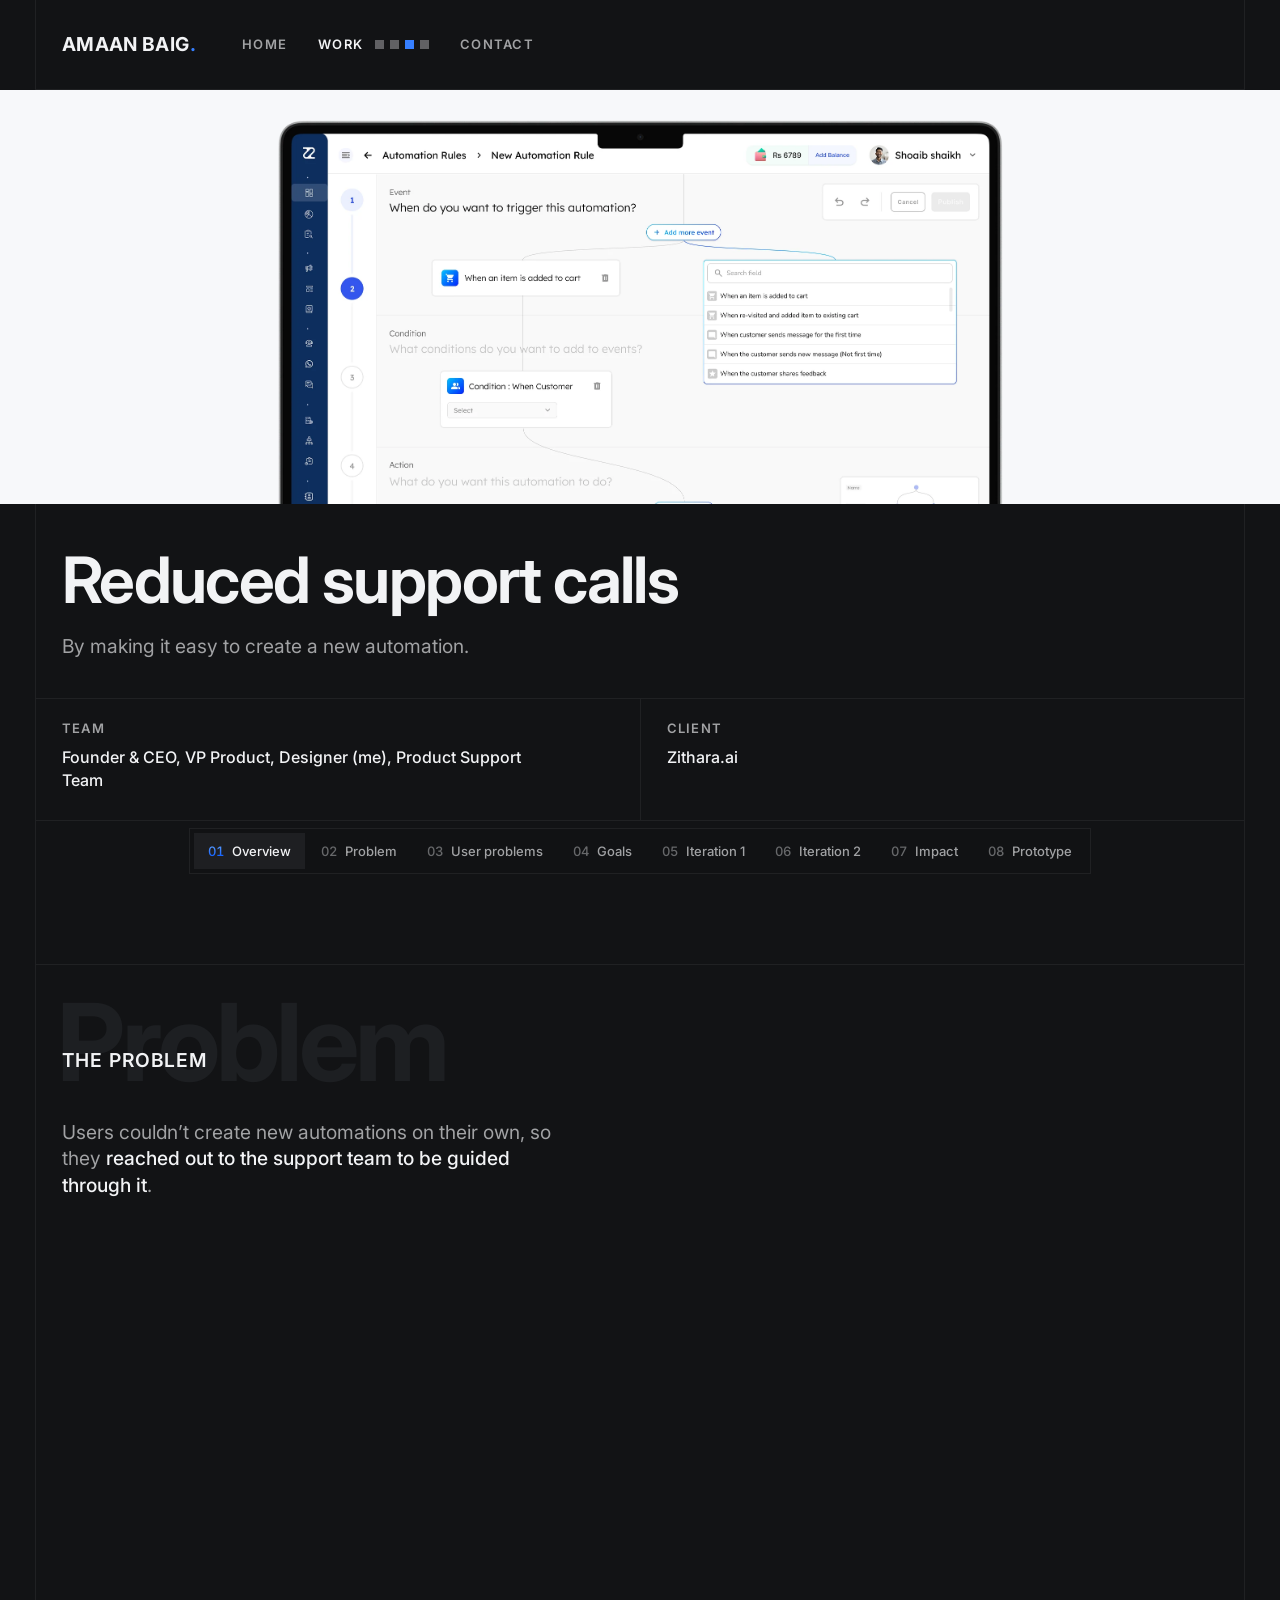
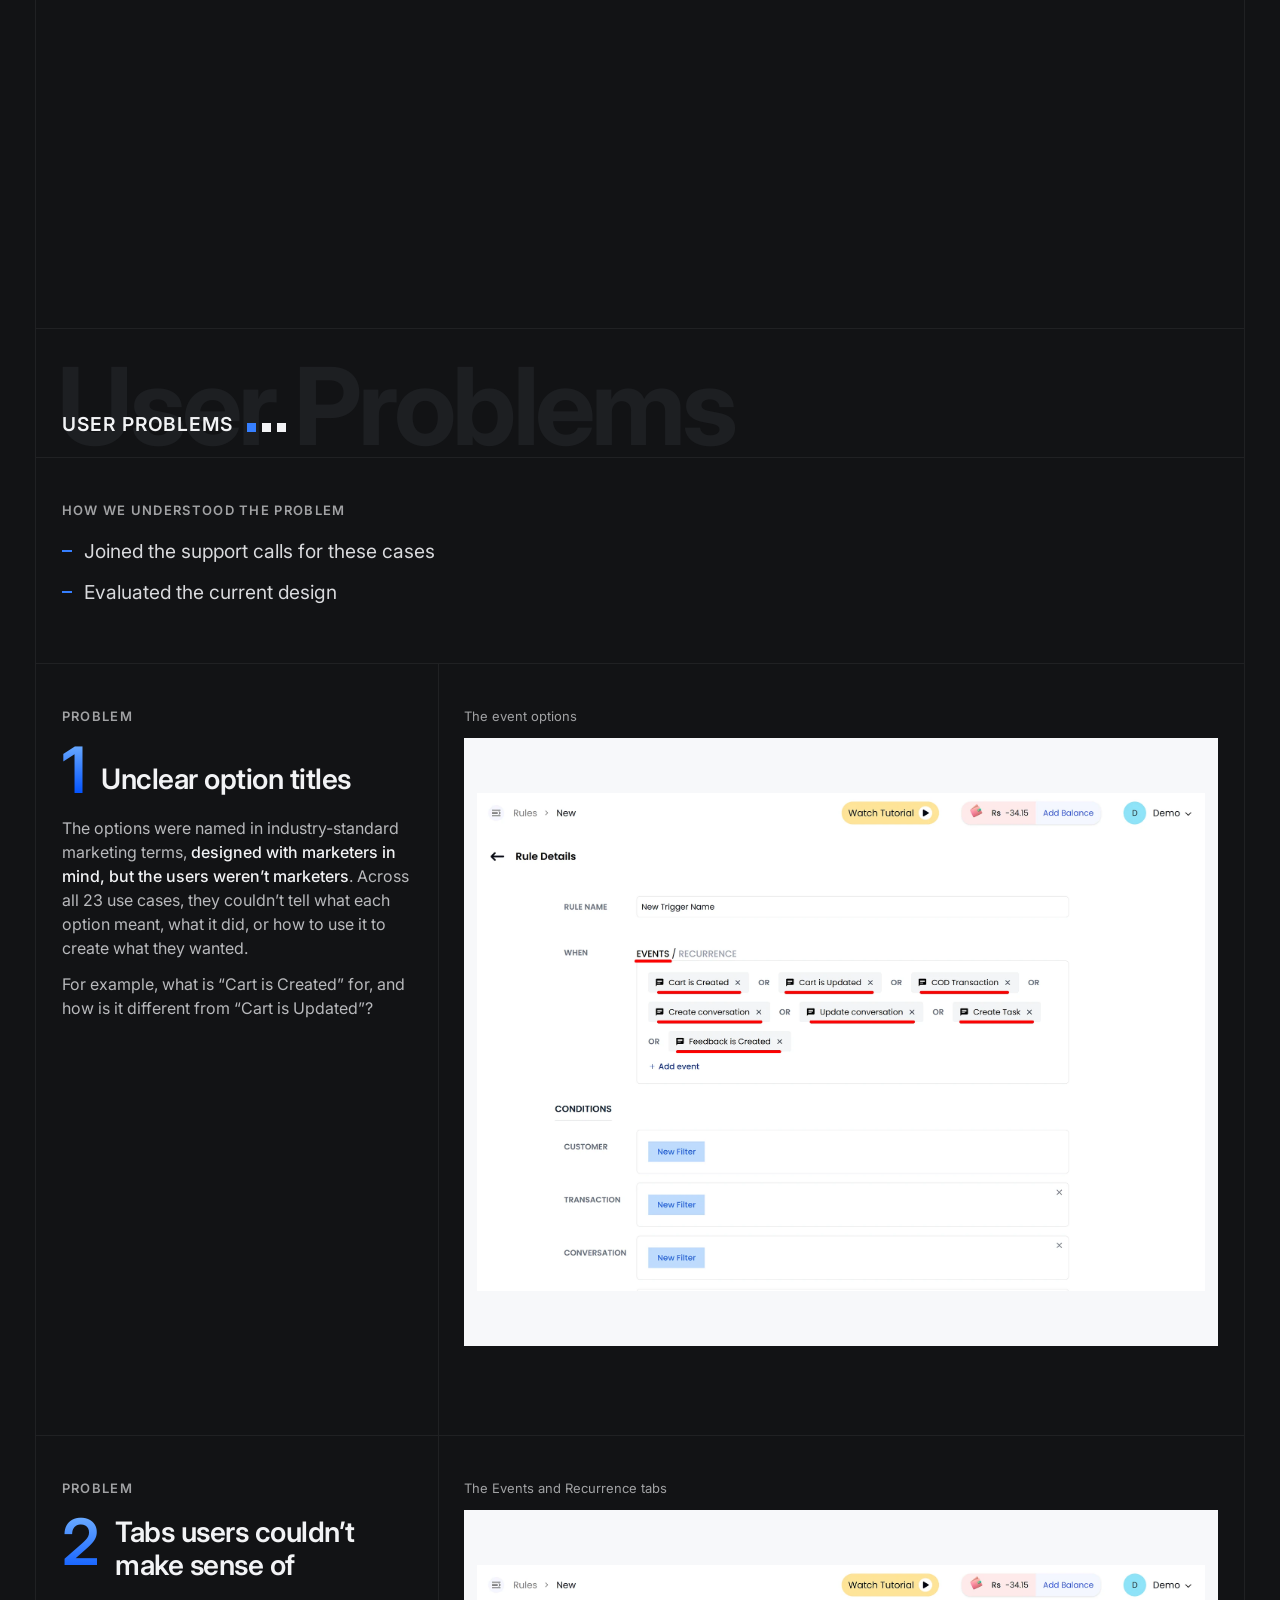
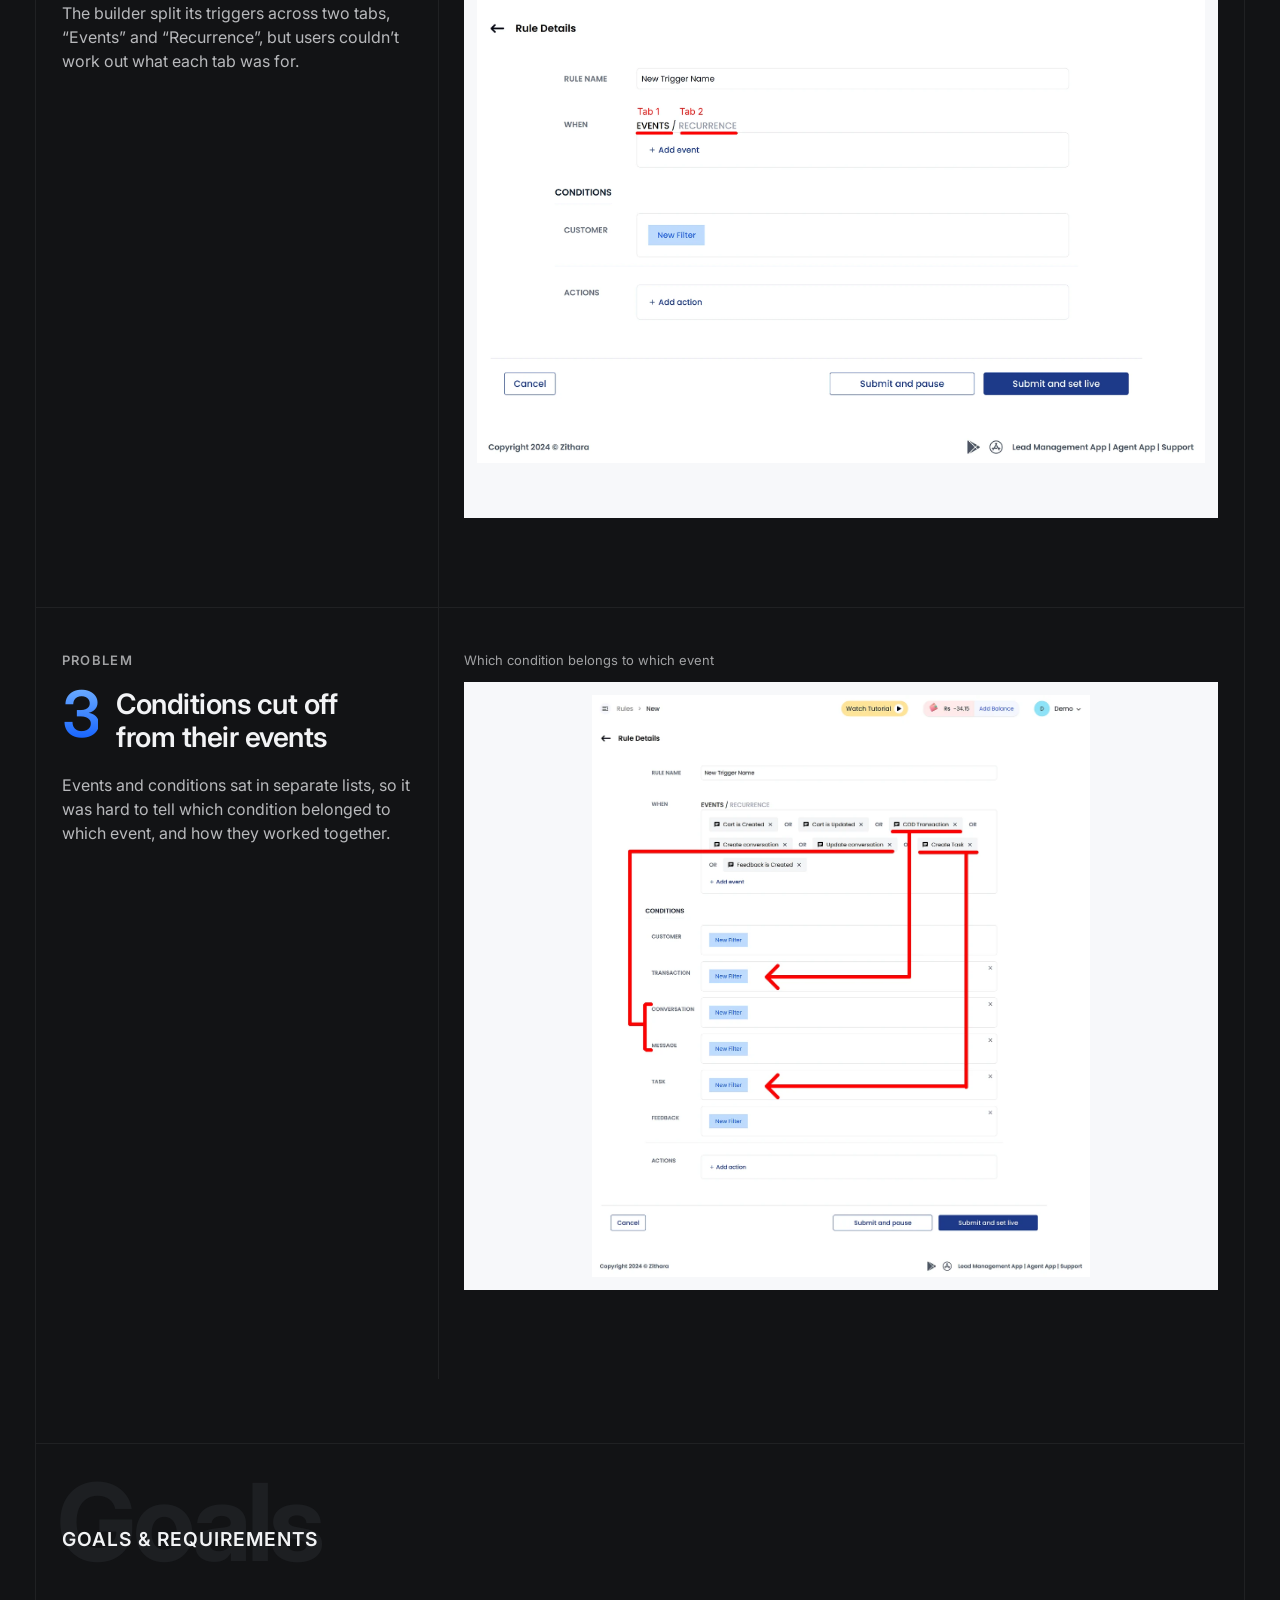
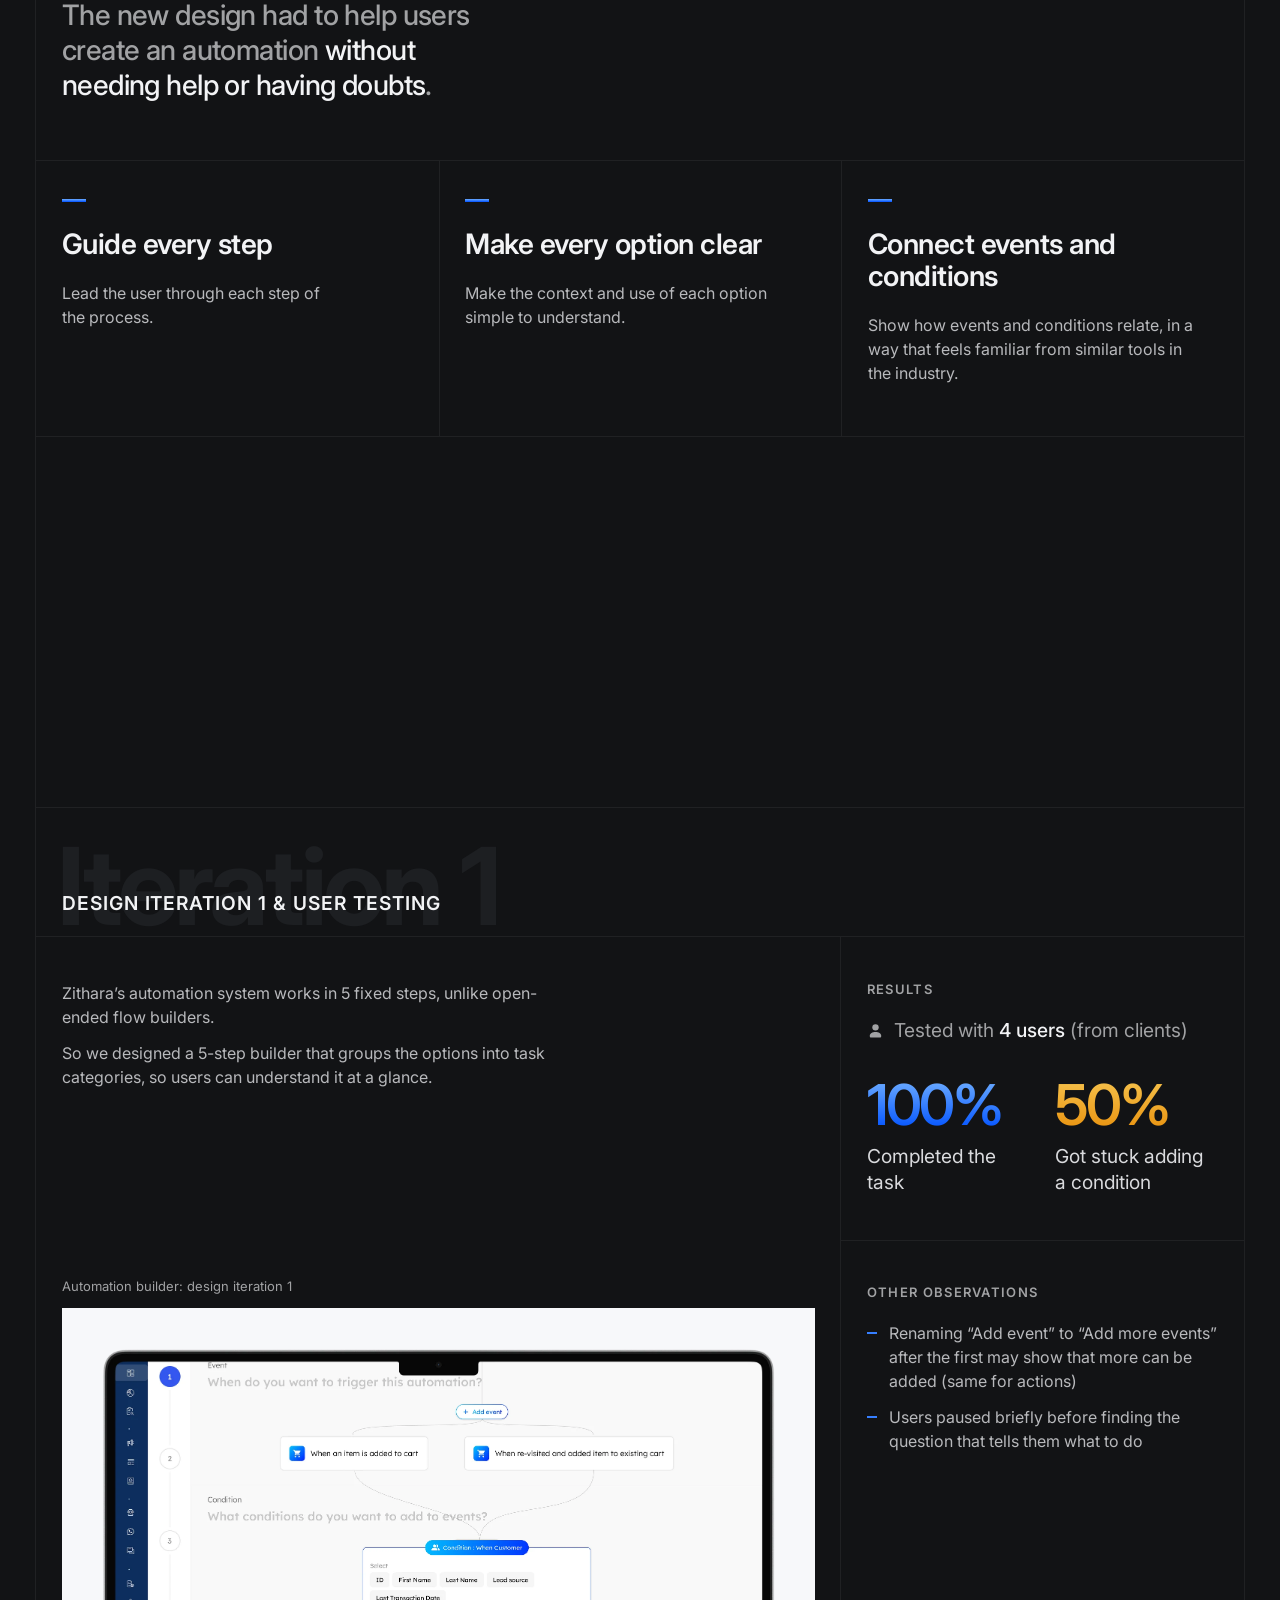
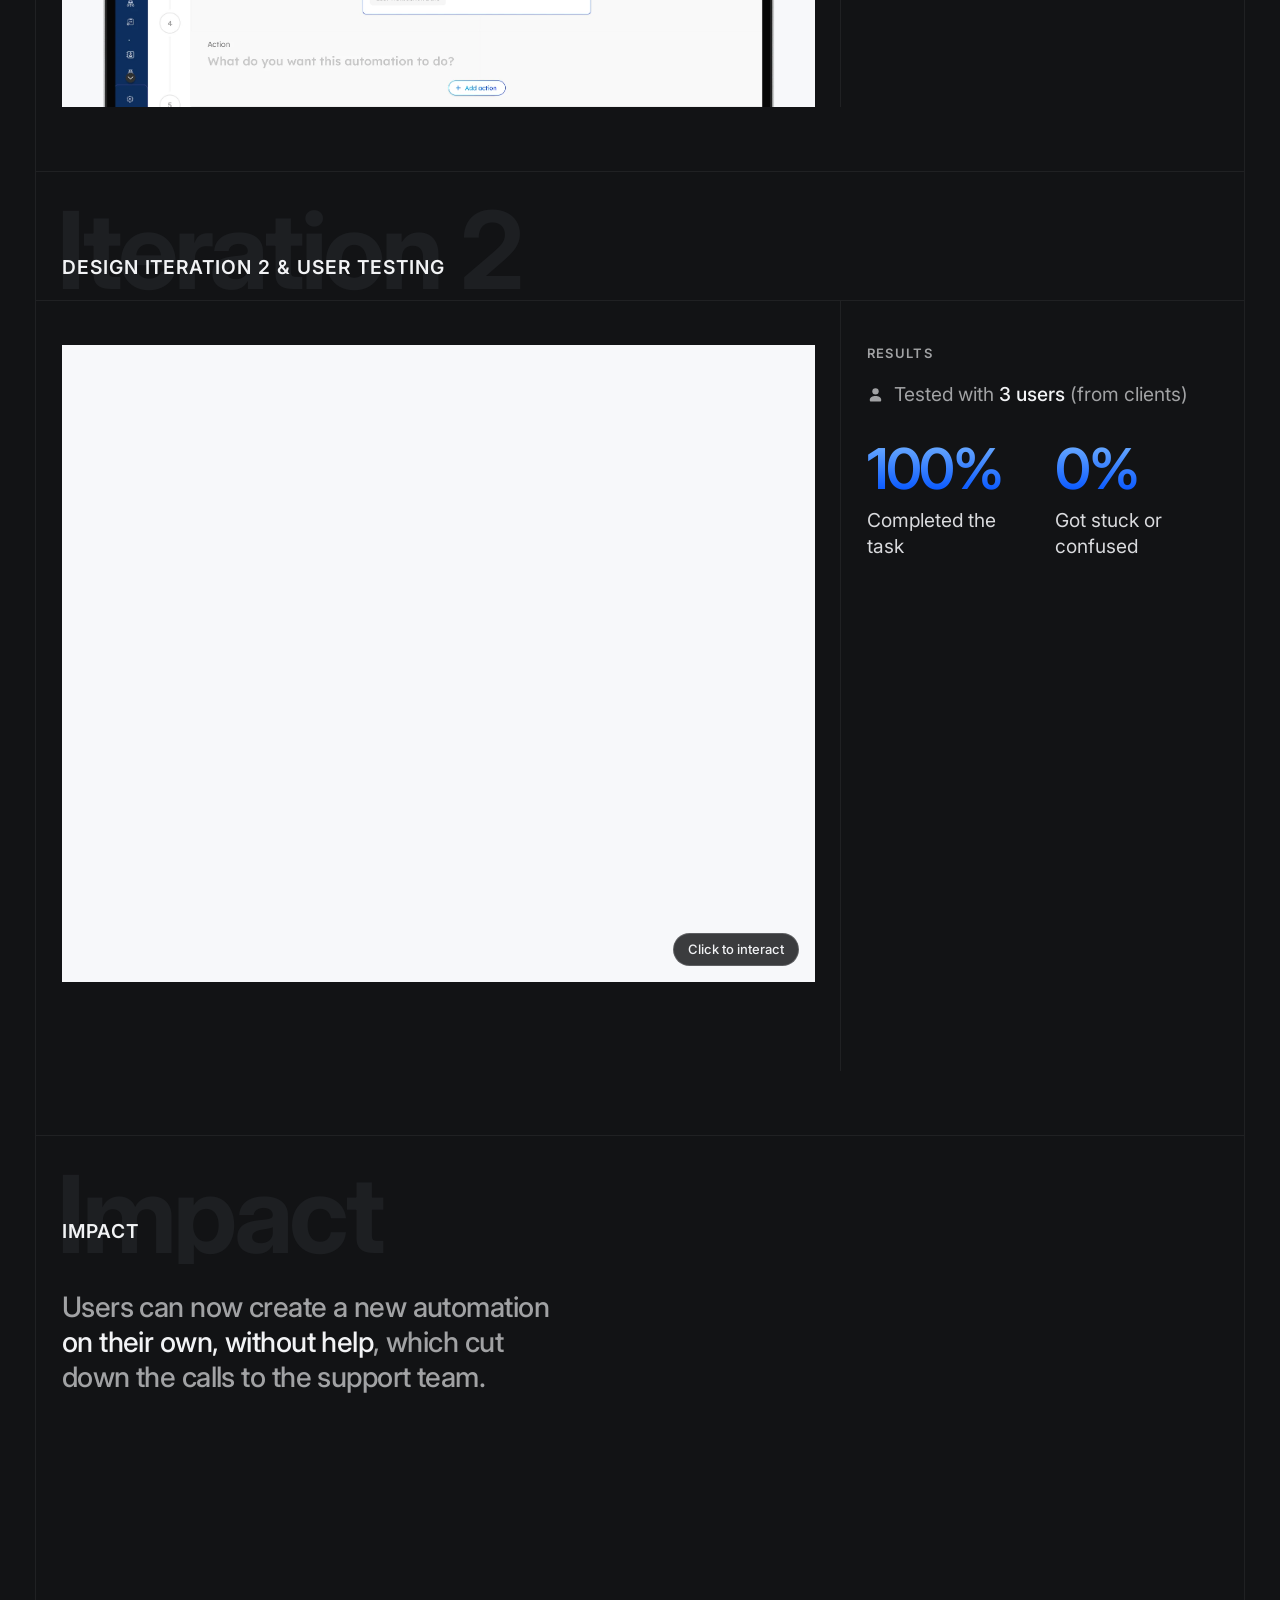
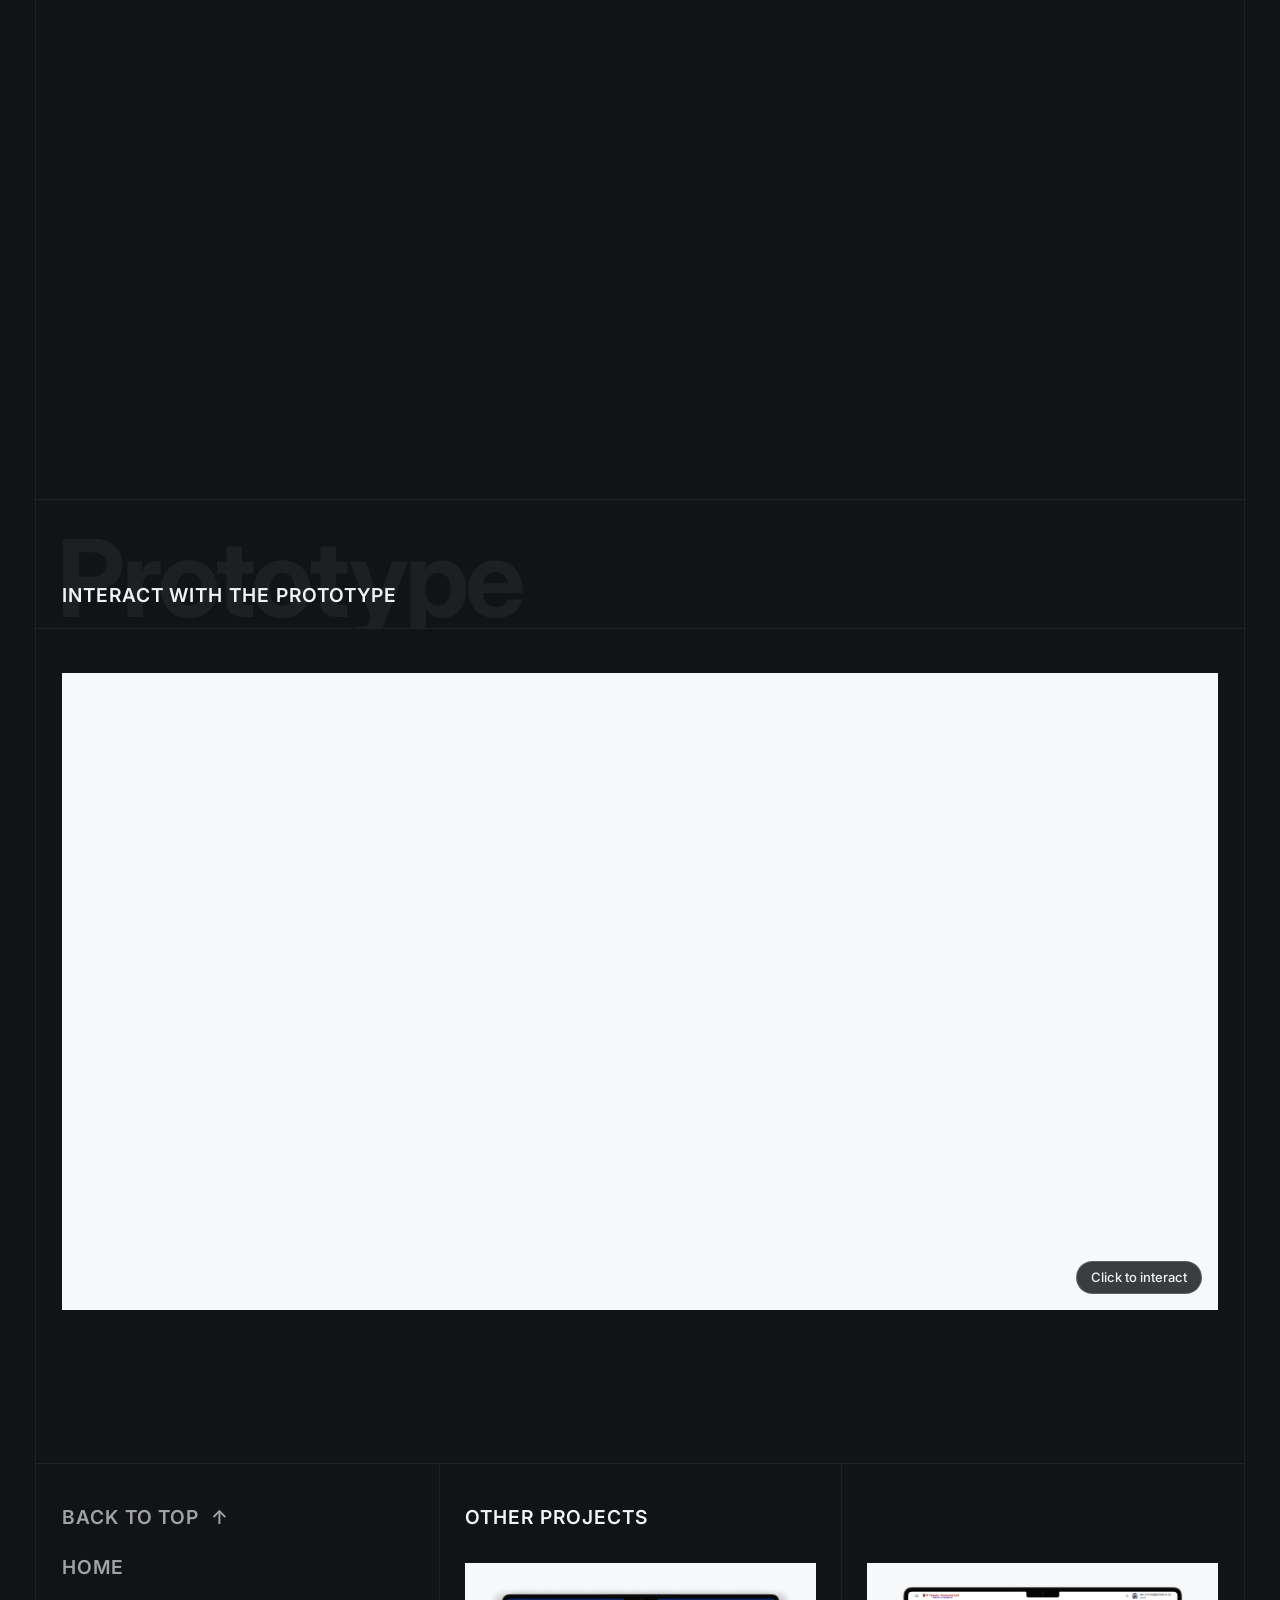
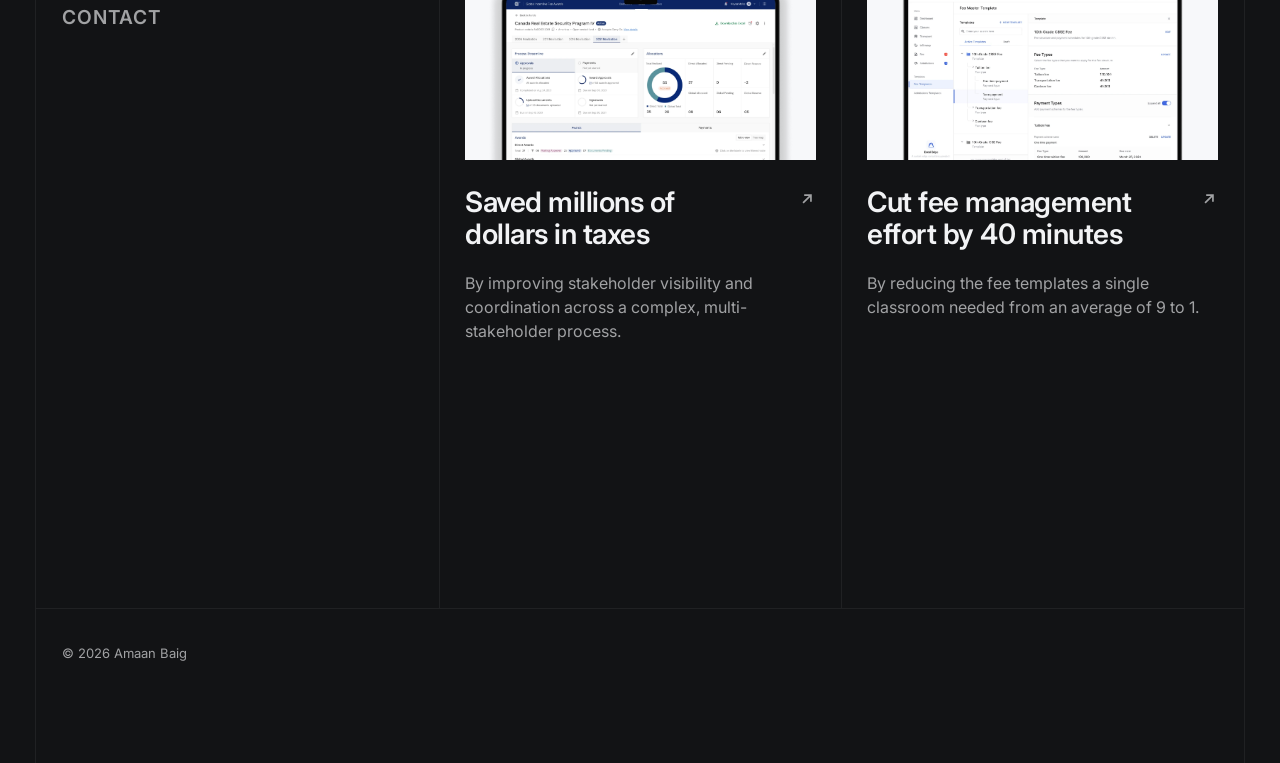
==== commit c60e9ec1: "Hide the hand cursor under the case-study cursor pill The link inside each home-page case-study sect" ====
--- a/case-studies/creating-automation/index.html
+++ b/case-studies/creating-automation/index.html
@@ -20,9 +20,9 @@
   <link rel="preconnect" href="https://fonts.googleapis.com">
   <link rel="preconnect" href="https://fonts.gstatic.com" crossorigin>
   <link rel="stylesheet" href="https://fonts.googleapis.com/css2?family=Inter:ital,opsz,wght@0,14..32,100..900;1,14..32,100..900&display=swap">
-  <link rel="stylesheet" href="../../styles.css?v=r1">
-  <link rel="stylesheet" href="../case-study.css?v=r1">
-  <script src="../case-study.js?v=r1" defer></script>
+  <link rel="stylesheet" href="../../styles.css?v=r3">
+  <link rel="stylesheet" href="../case-study.css?v=r3">
+  <script src="../case-study.js?v=r3" defer></script>
 </head>
 <body>
   <main class="page">
@@ -300,6 +300,6 @@
     <a href="#impact"><span>07</span> Impact</a>
     <a href="#prototype"><span>08</span> Prototype</a>
   </nav>
-  <script src="../../site-menu.js?v=r1" defer></script>
+  <script src="../../site-menu.js?v=r3" defer></script>
 </body>
 </html>
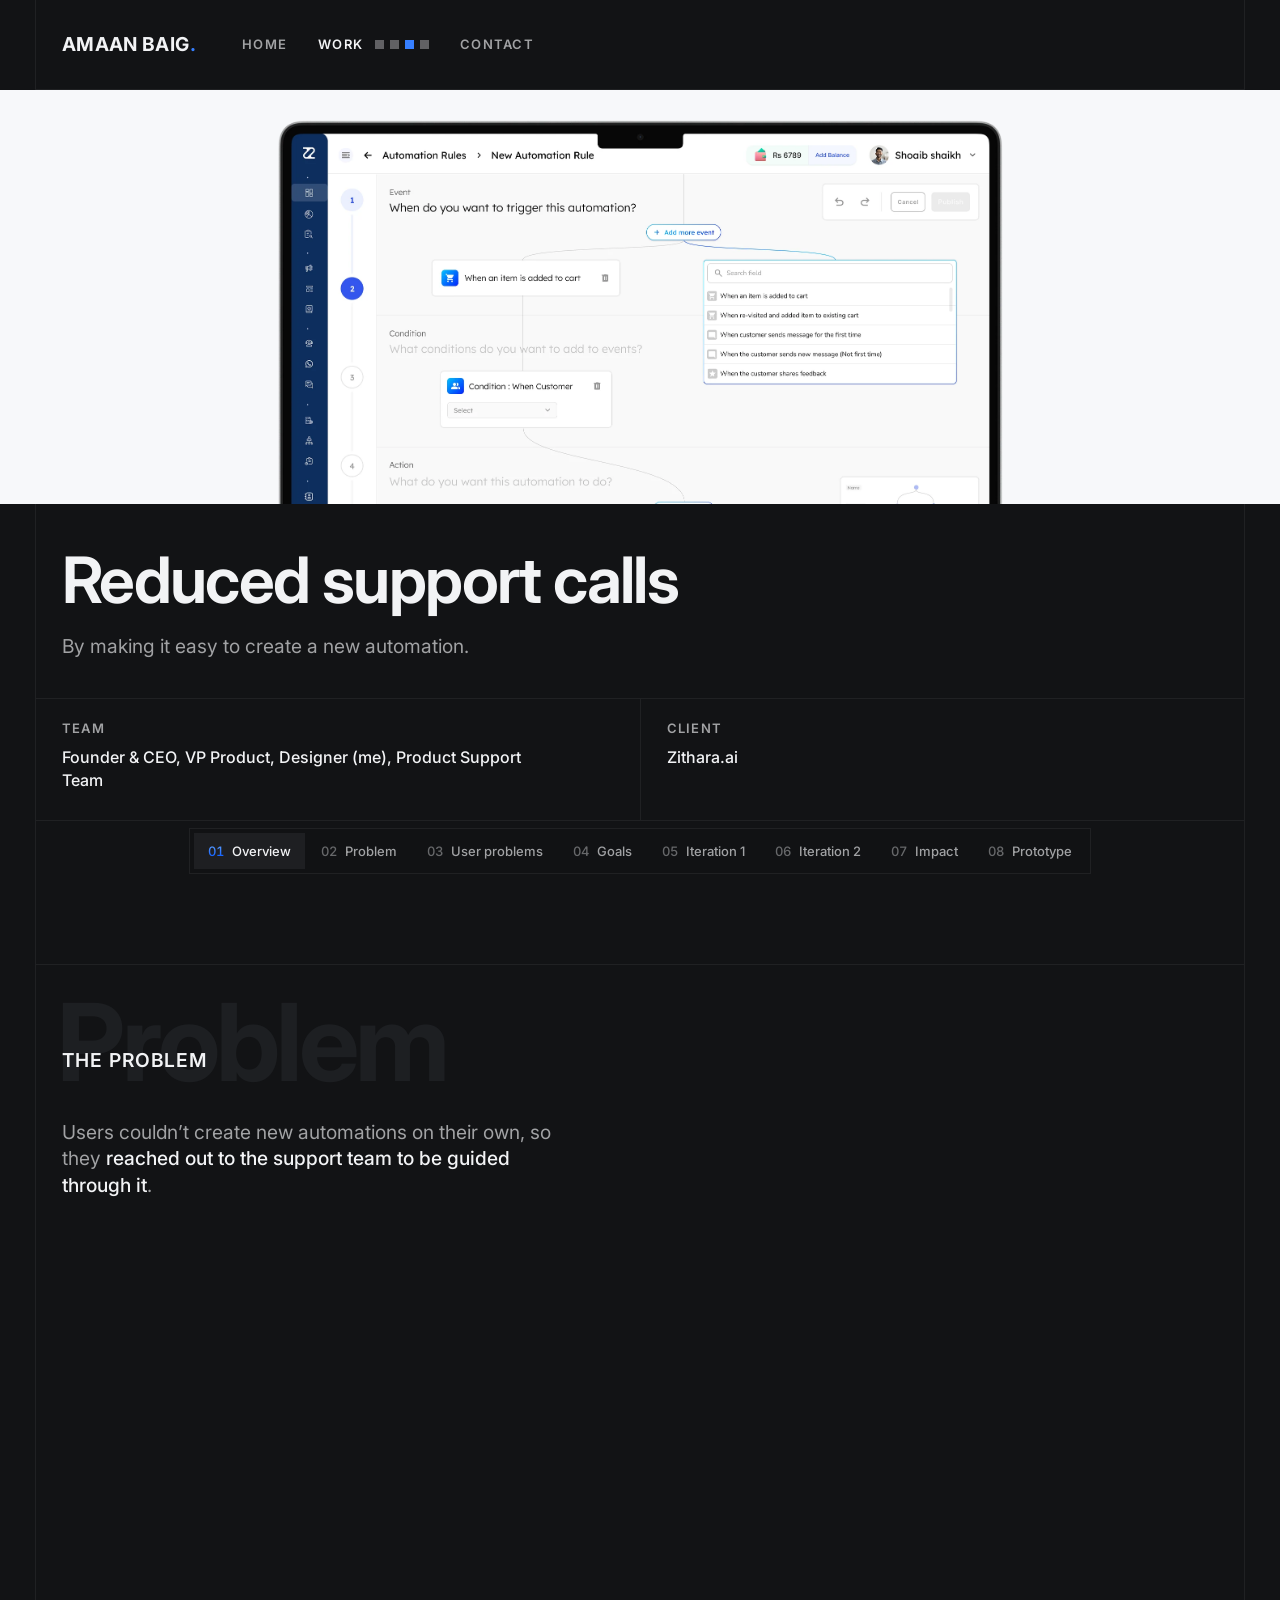
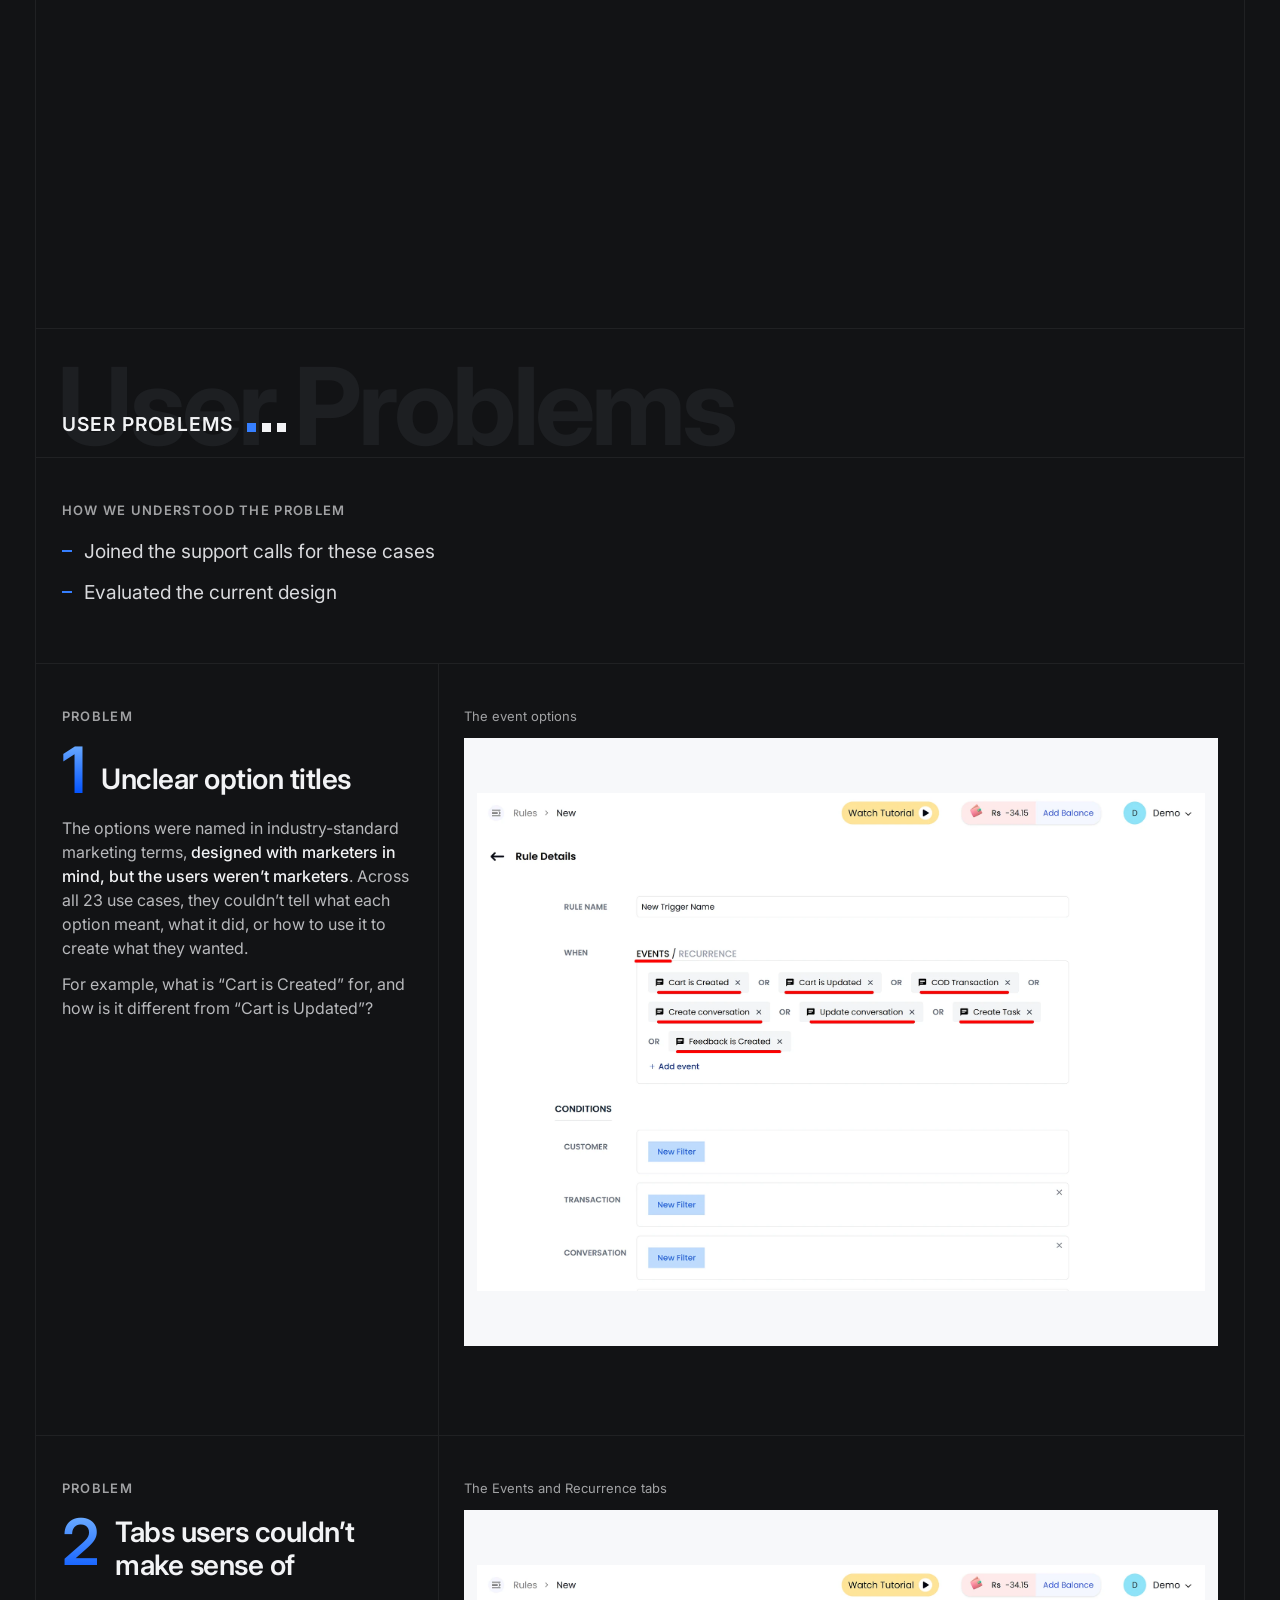
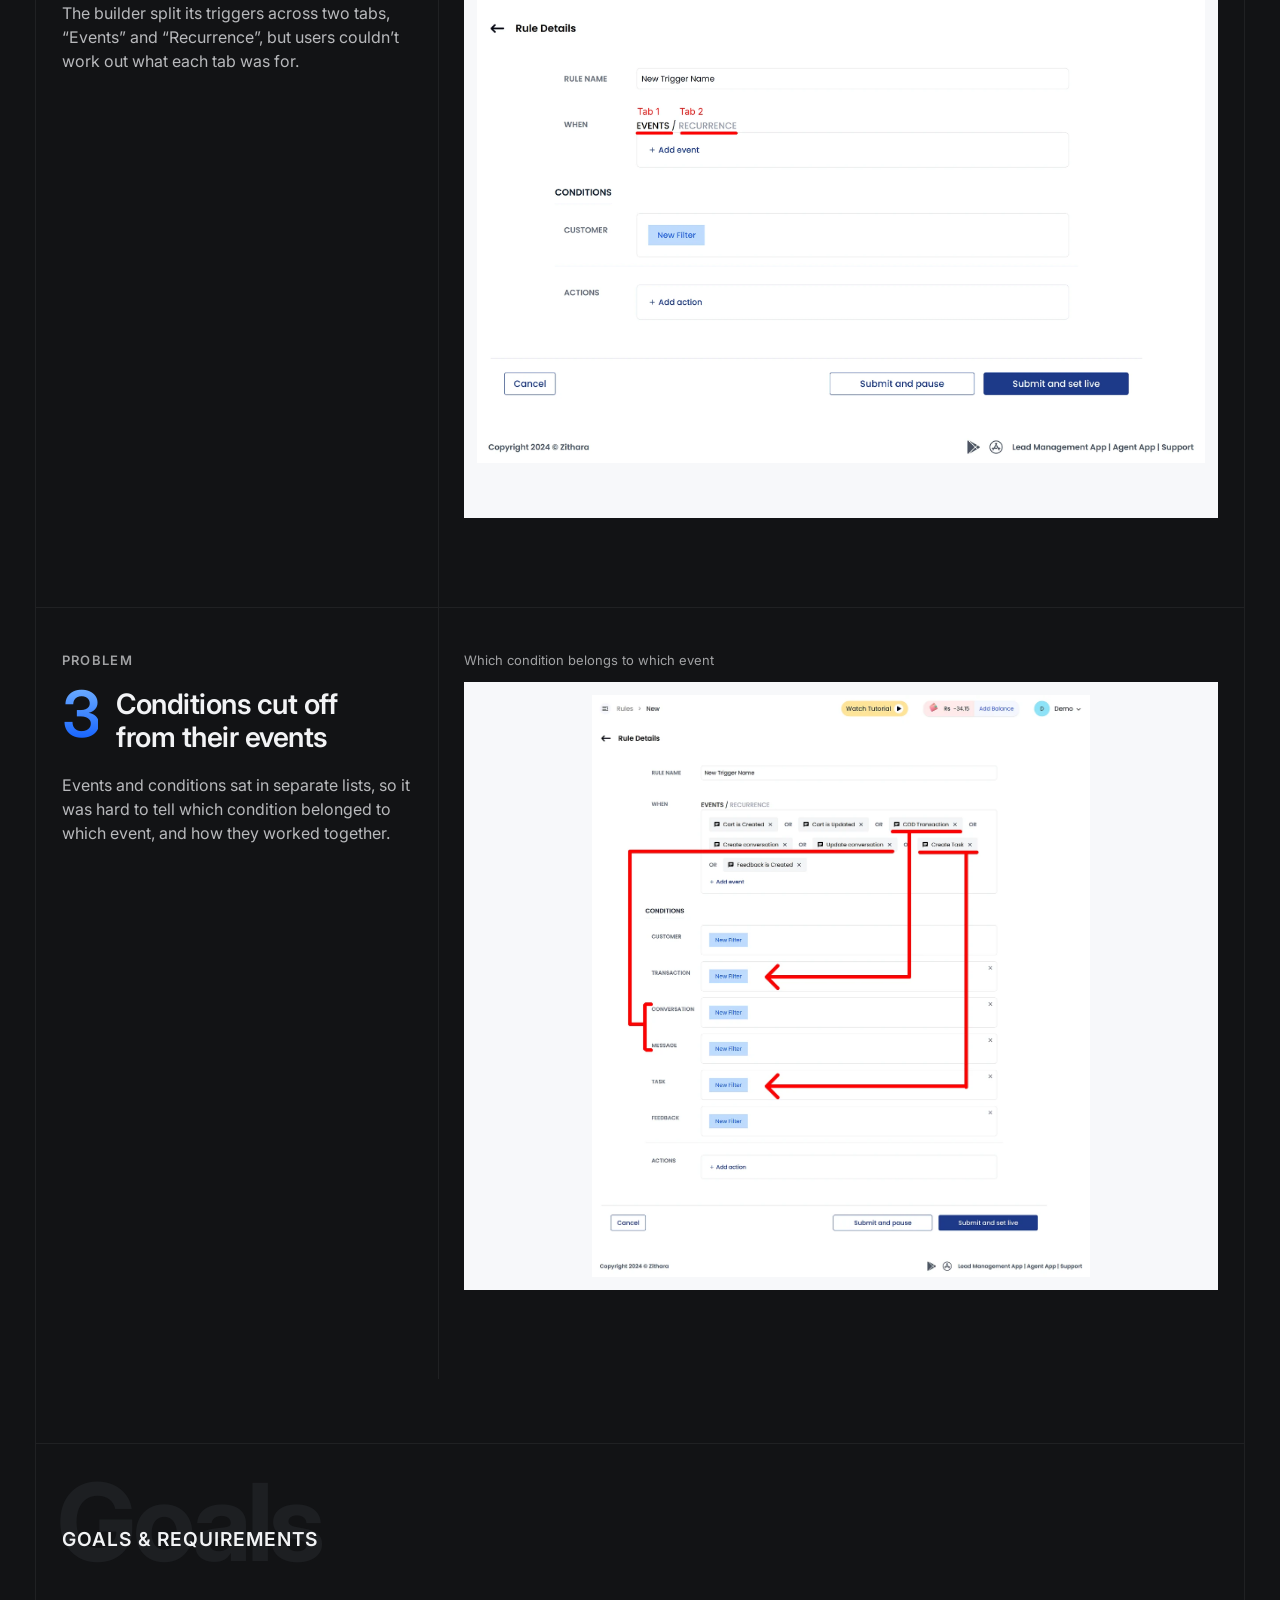
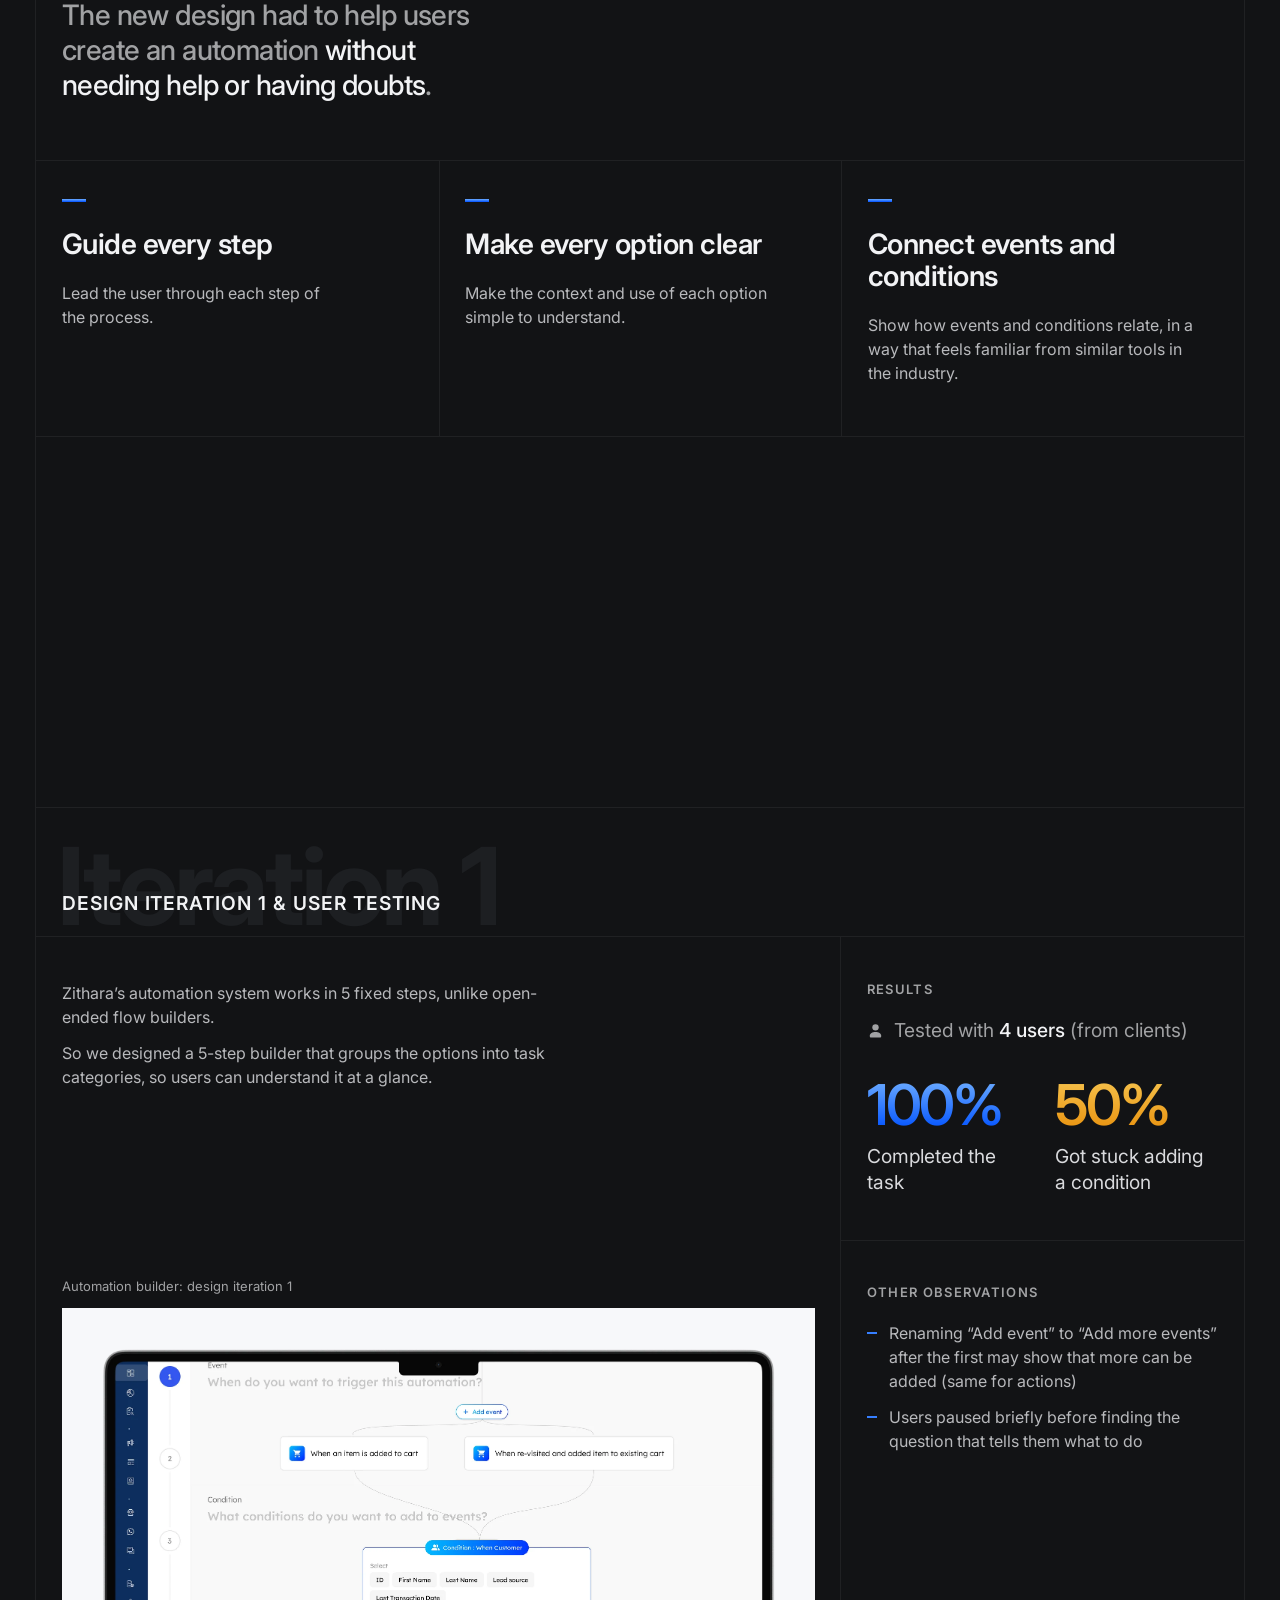
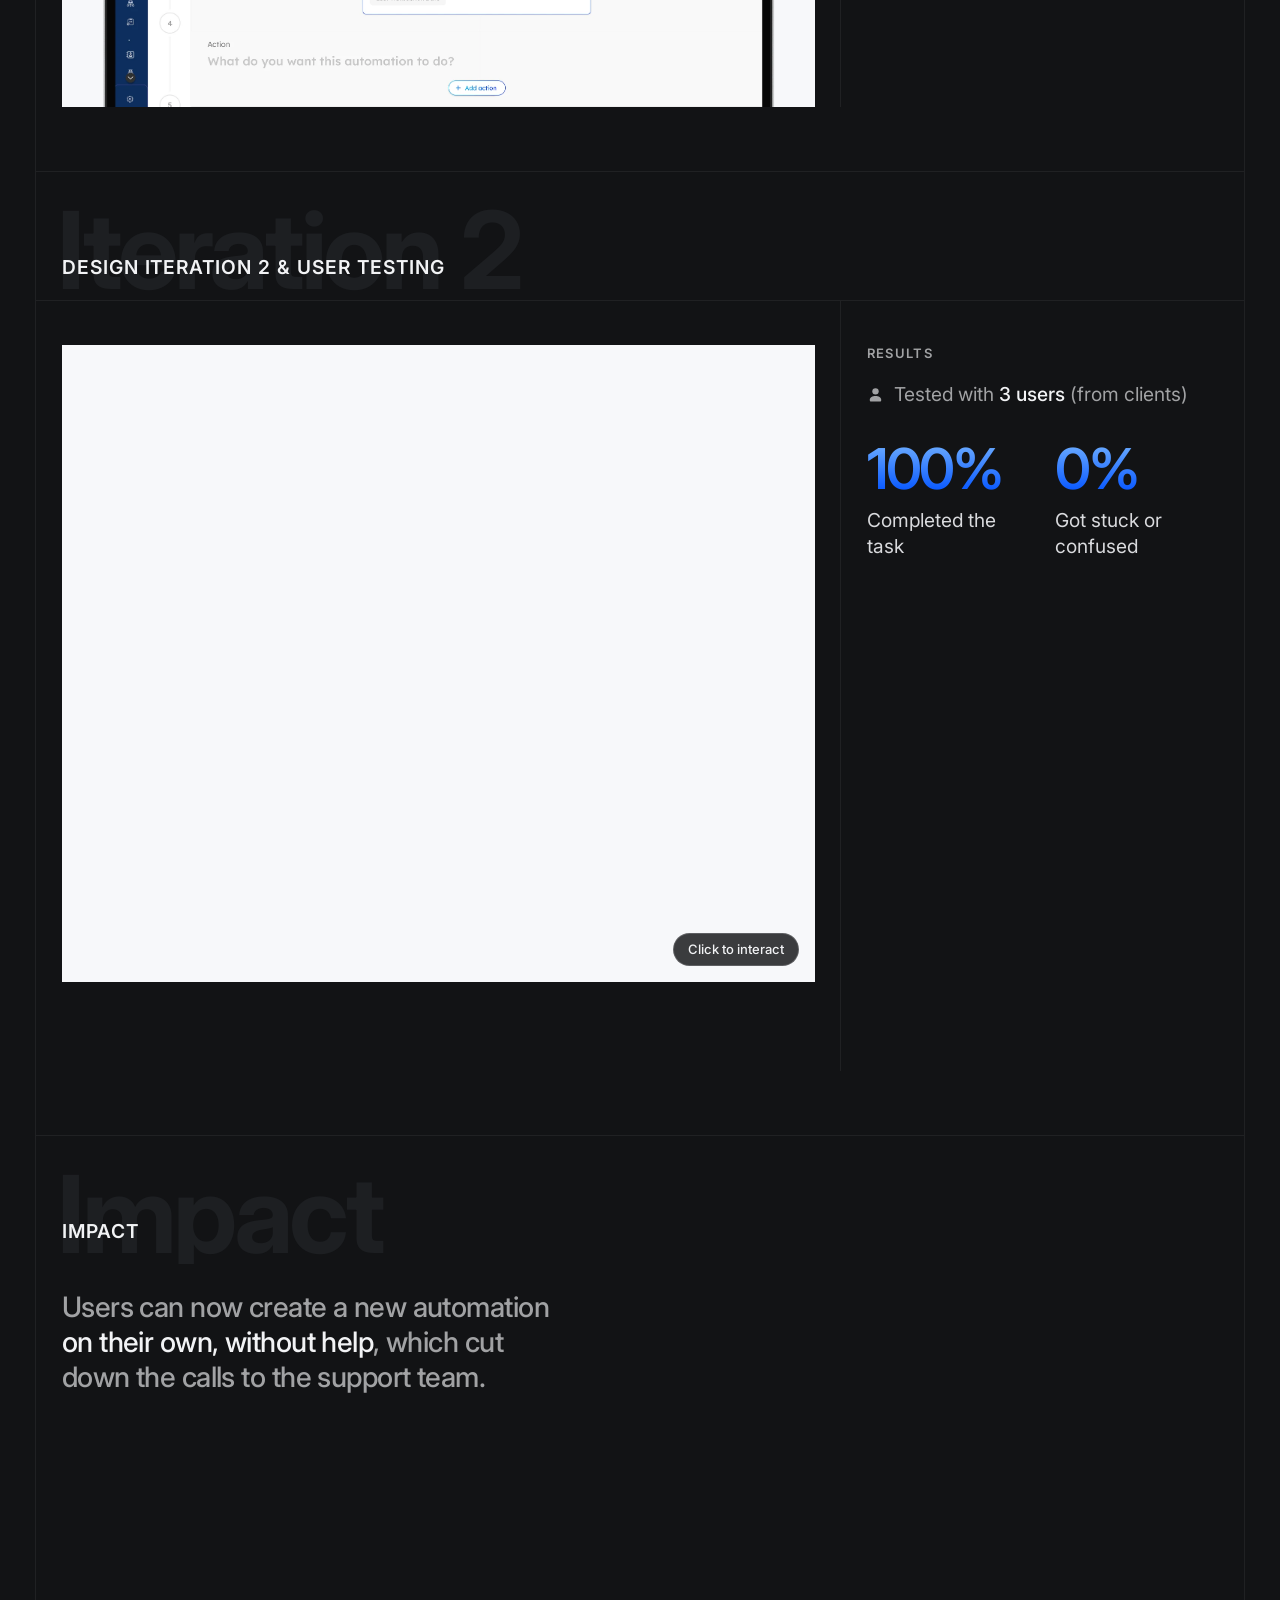
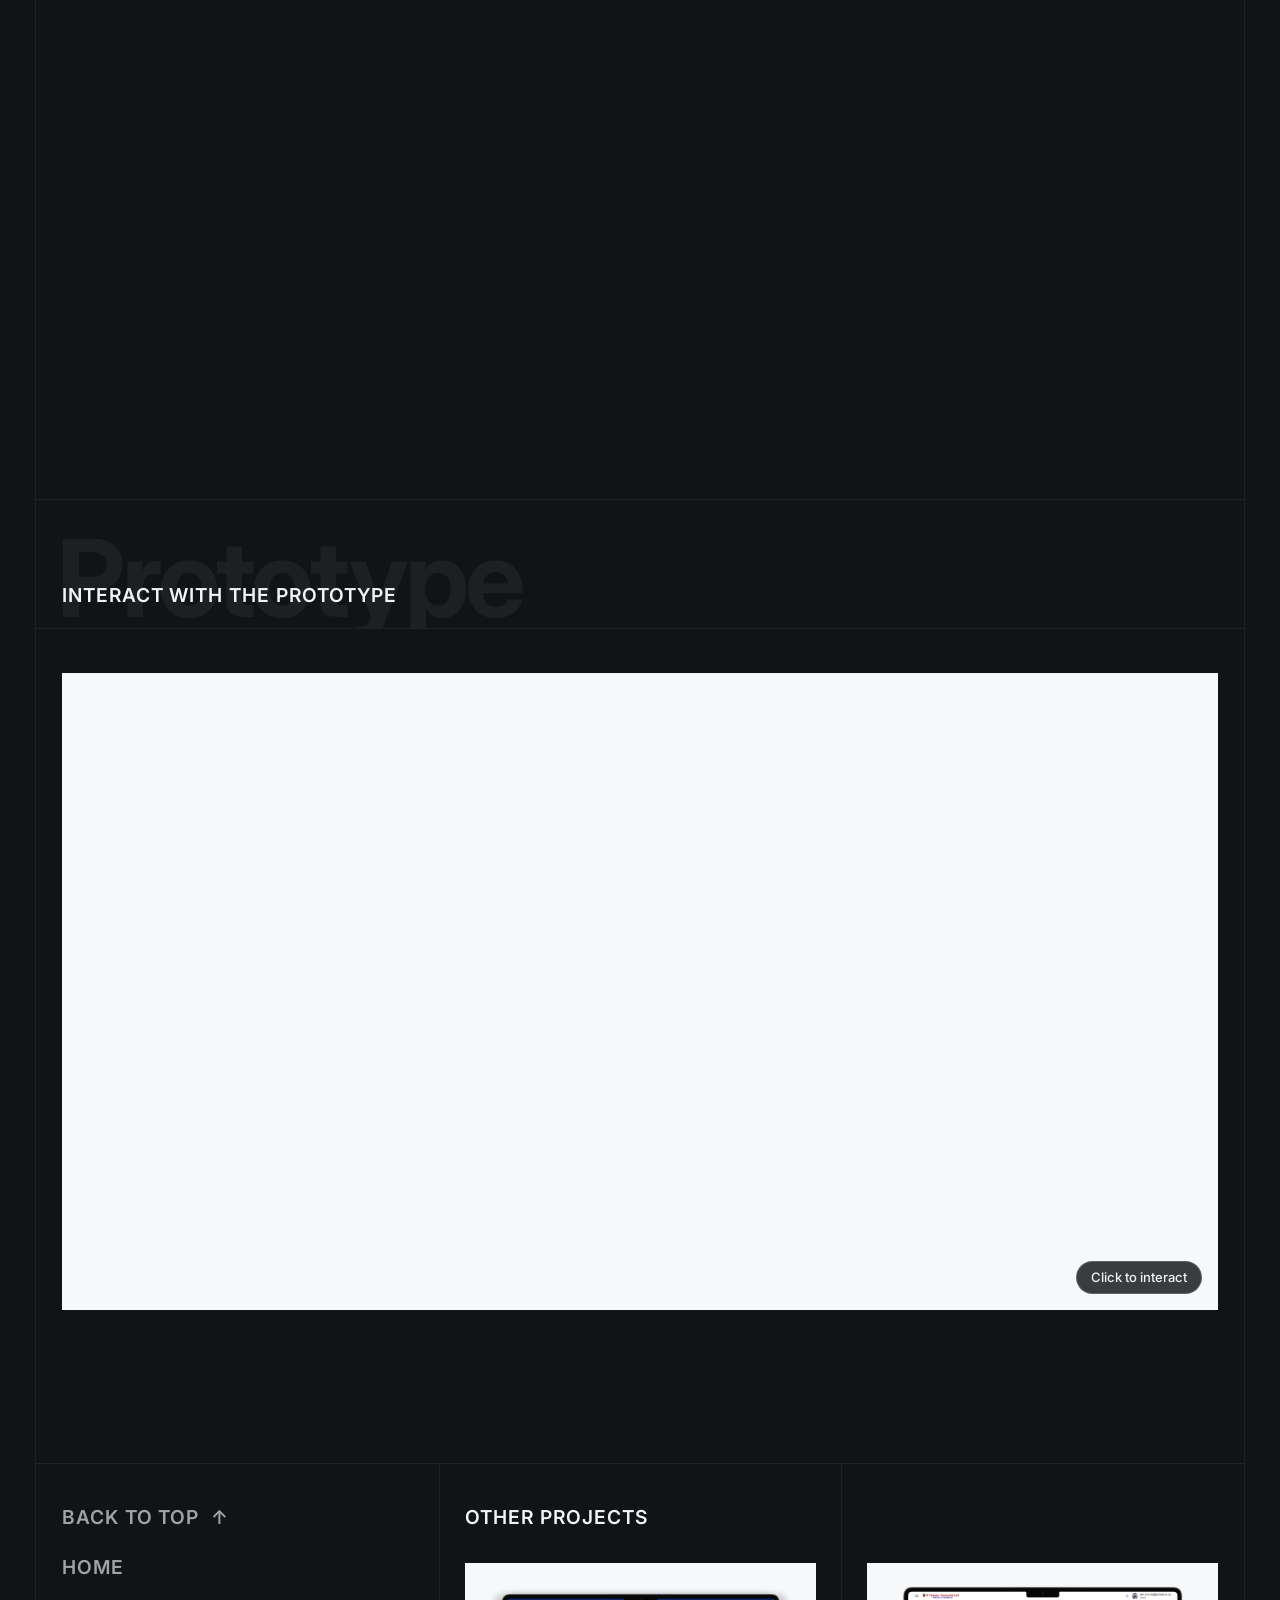
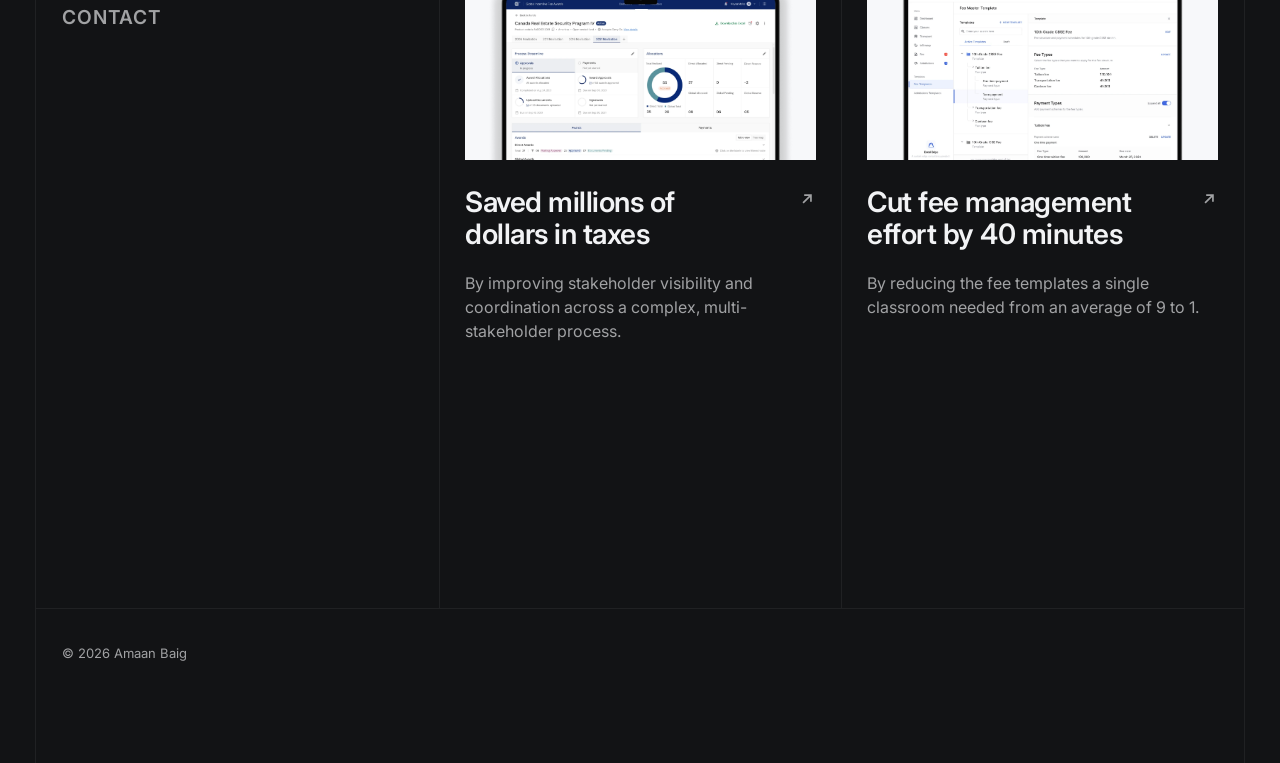
==== commit 3afe87f0: "Home: load the hero first and fade the signature in once it arrives - The hero's signature (672 KB) " ====
--- a/case-studies/creating-automation/index.html
+++ b/case-studies/creating-automation/index.html
@@ -20,9 +20,9 @@
   <link rel="preconnect" href="https://fonts.googleapis.com">
   <link rel="preconnect" href="https://fonts.gstatic.com" crossorigin>
   <link rel="stylesheet" href="https://fonts.googleapis.com/css2?family=Inter:ital,opsz,wght@0,14..32,100..900;1,14..32,100..900&display=swap">
-  <link rel="stylesheet" href="../../styles.css?v=r3">
-  <link rel="stylesheet" href="../case-study.css?v=r3">
-  <script src="../case-study.js?v=r3" defer></script>
+  <link rel="stylesheet" href="../../styles.css?v=r4">
+  <link rel="stylesheet" href="../case-study.css?v=r4">
+  <script src="../case-study.js?v=r4" defer></script>
 </head>
 <body>
   <main class="page">
@@ -300,6 +300,6 @@
     <a href="#impact"><span>07</span> Impact</a>
     <a href="#prototype"><span>08</span> Prototype</a>
   </nav>
-  <script src="../../site-menu.js?v=r3" defer></script>
+  <script src="../../site-menu.js?v=r4" defer></script>
 </body>
 </html>
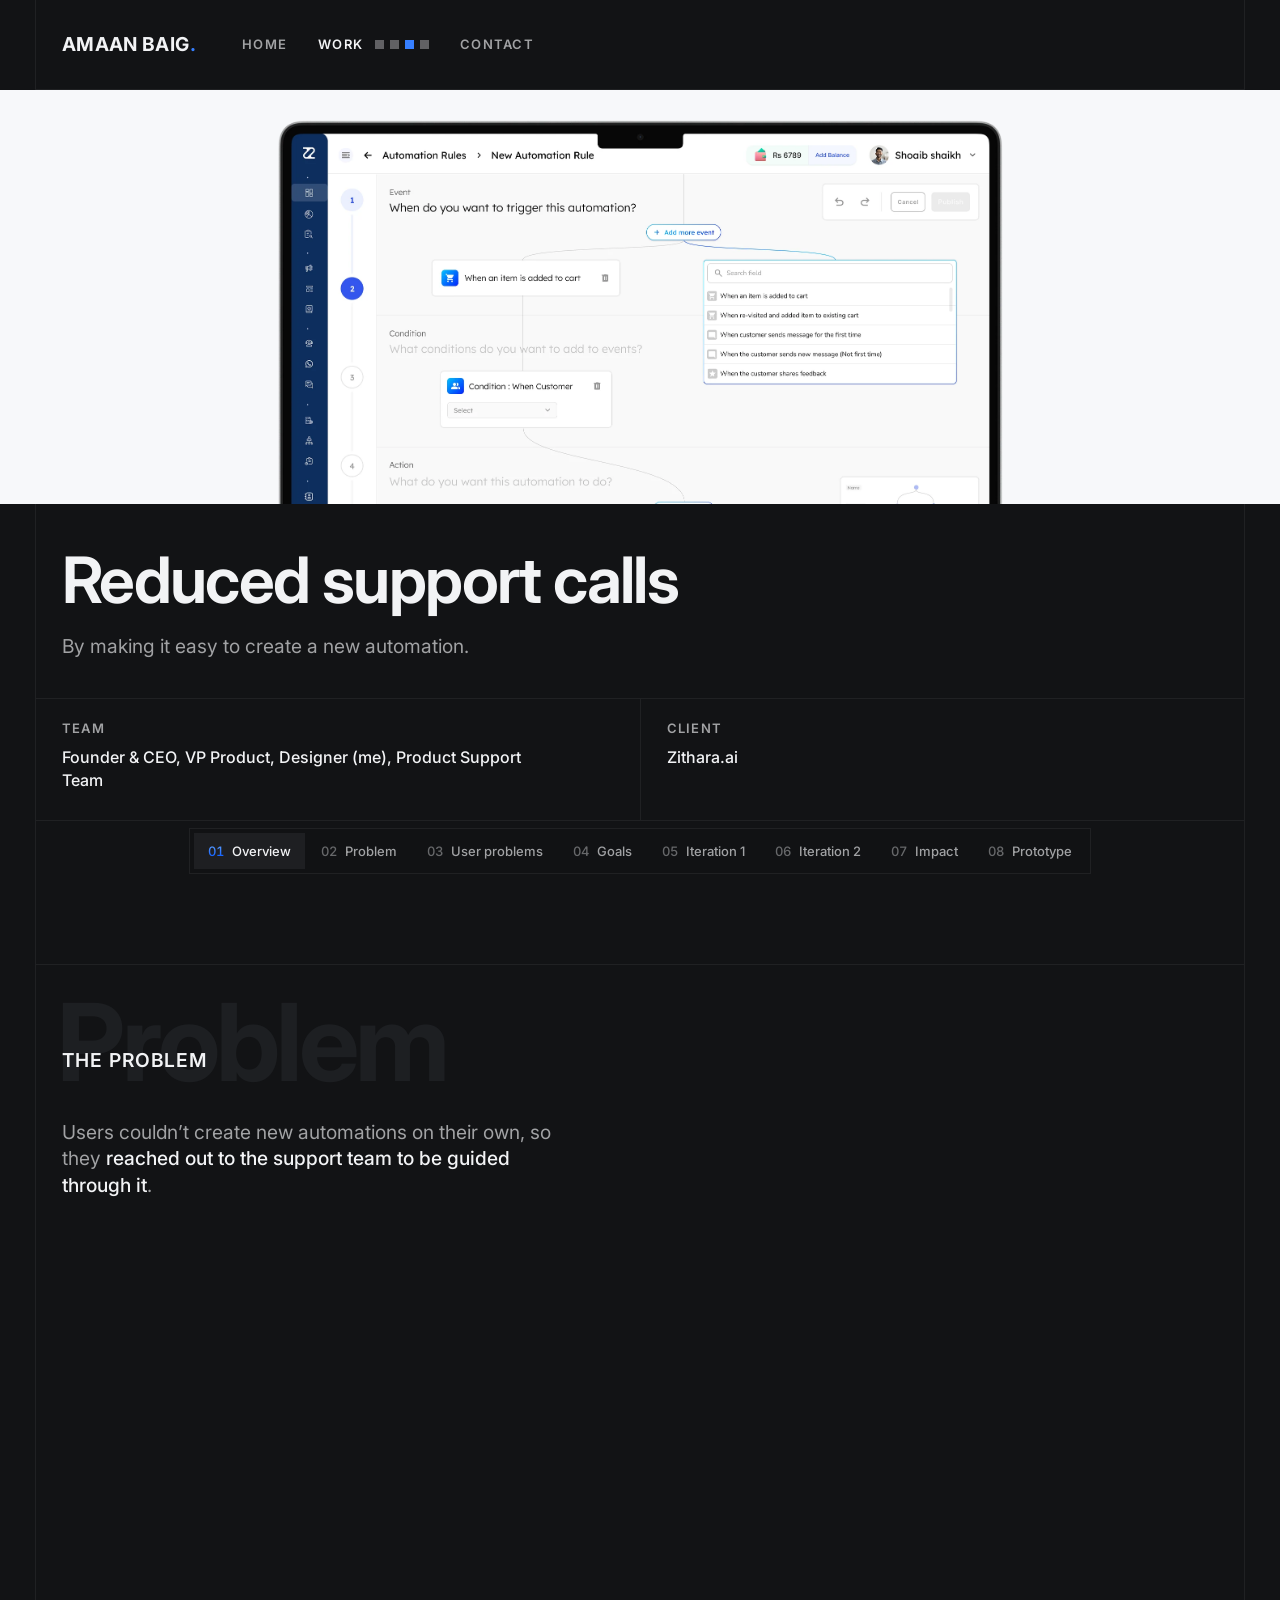
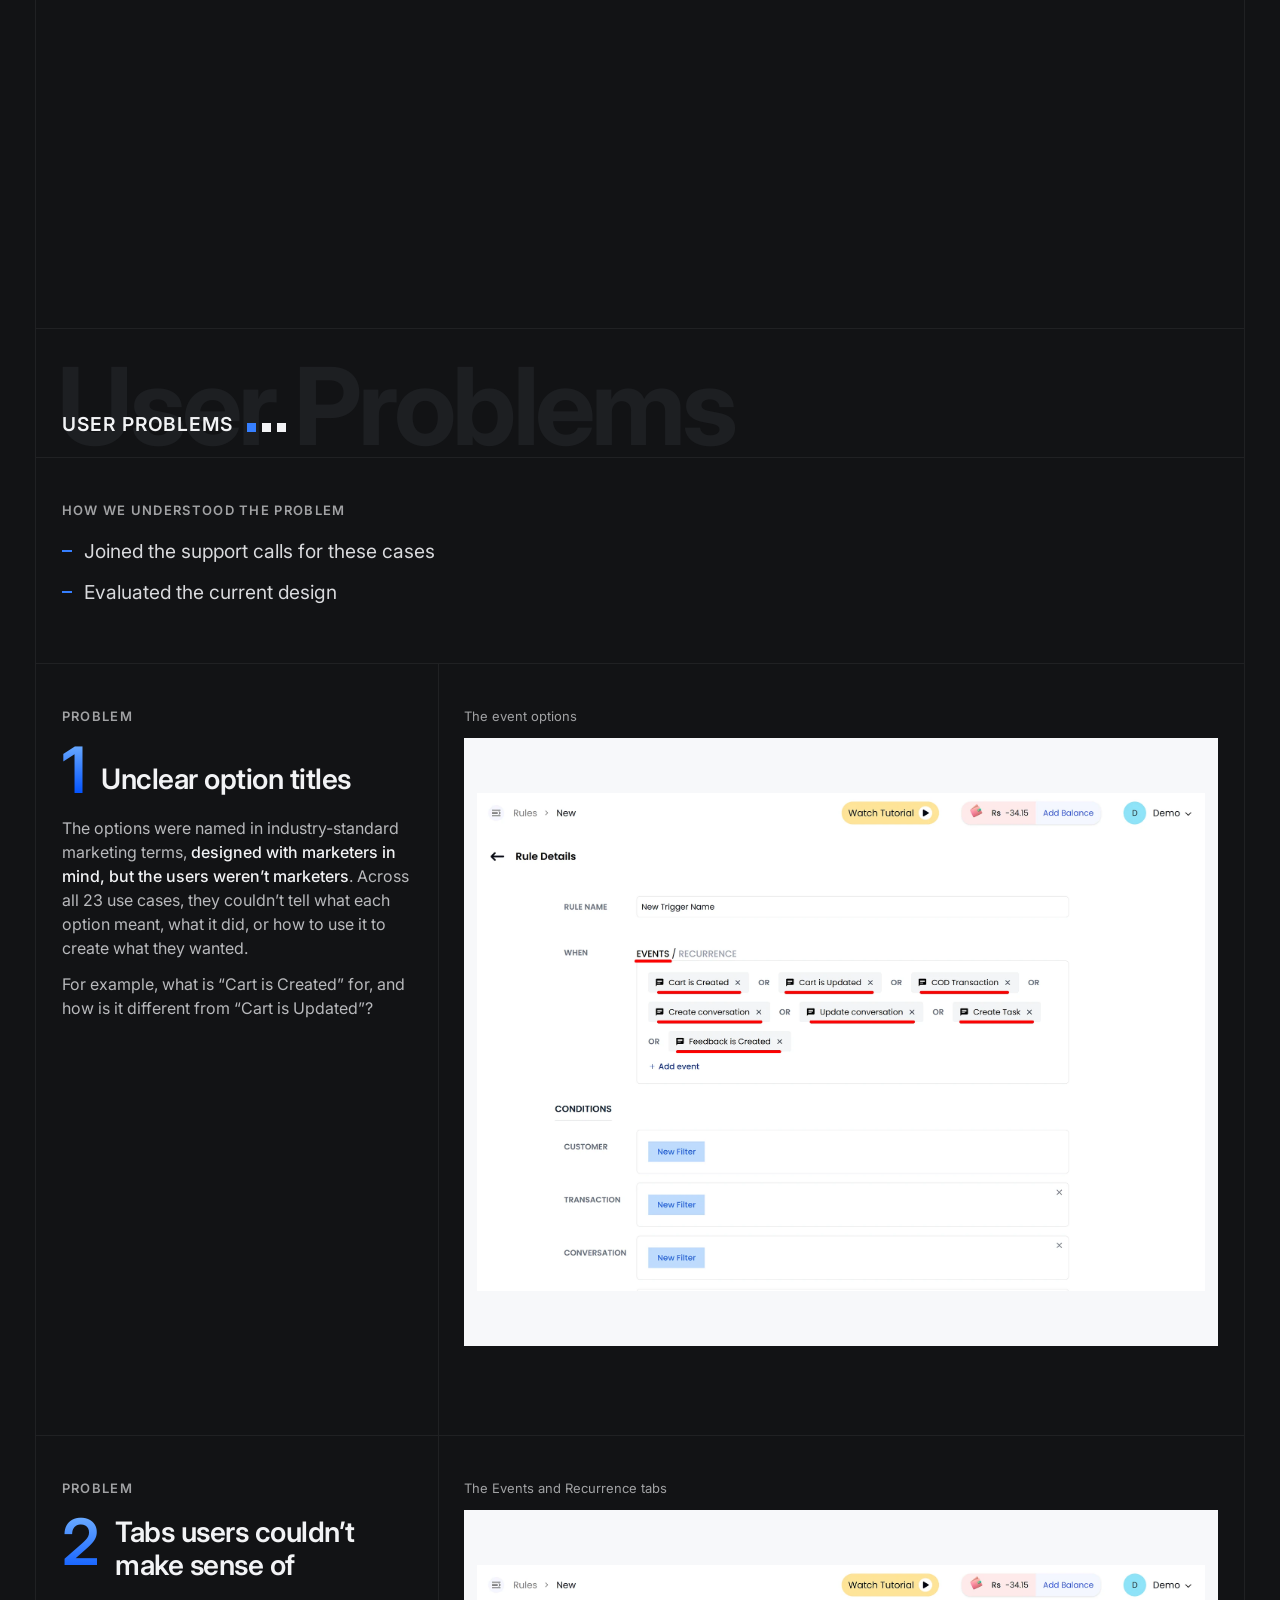
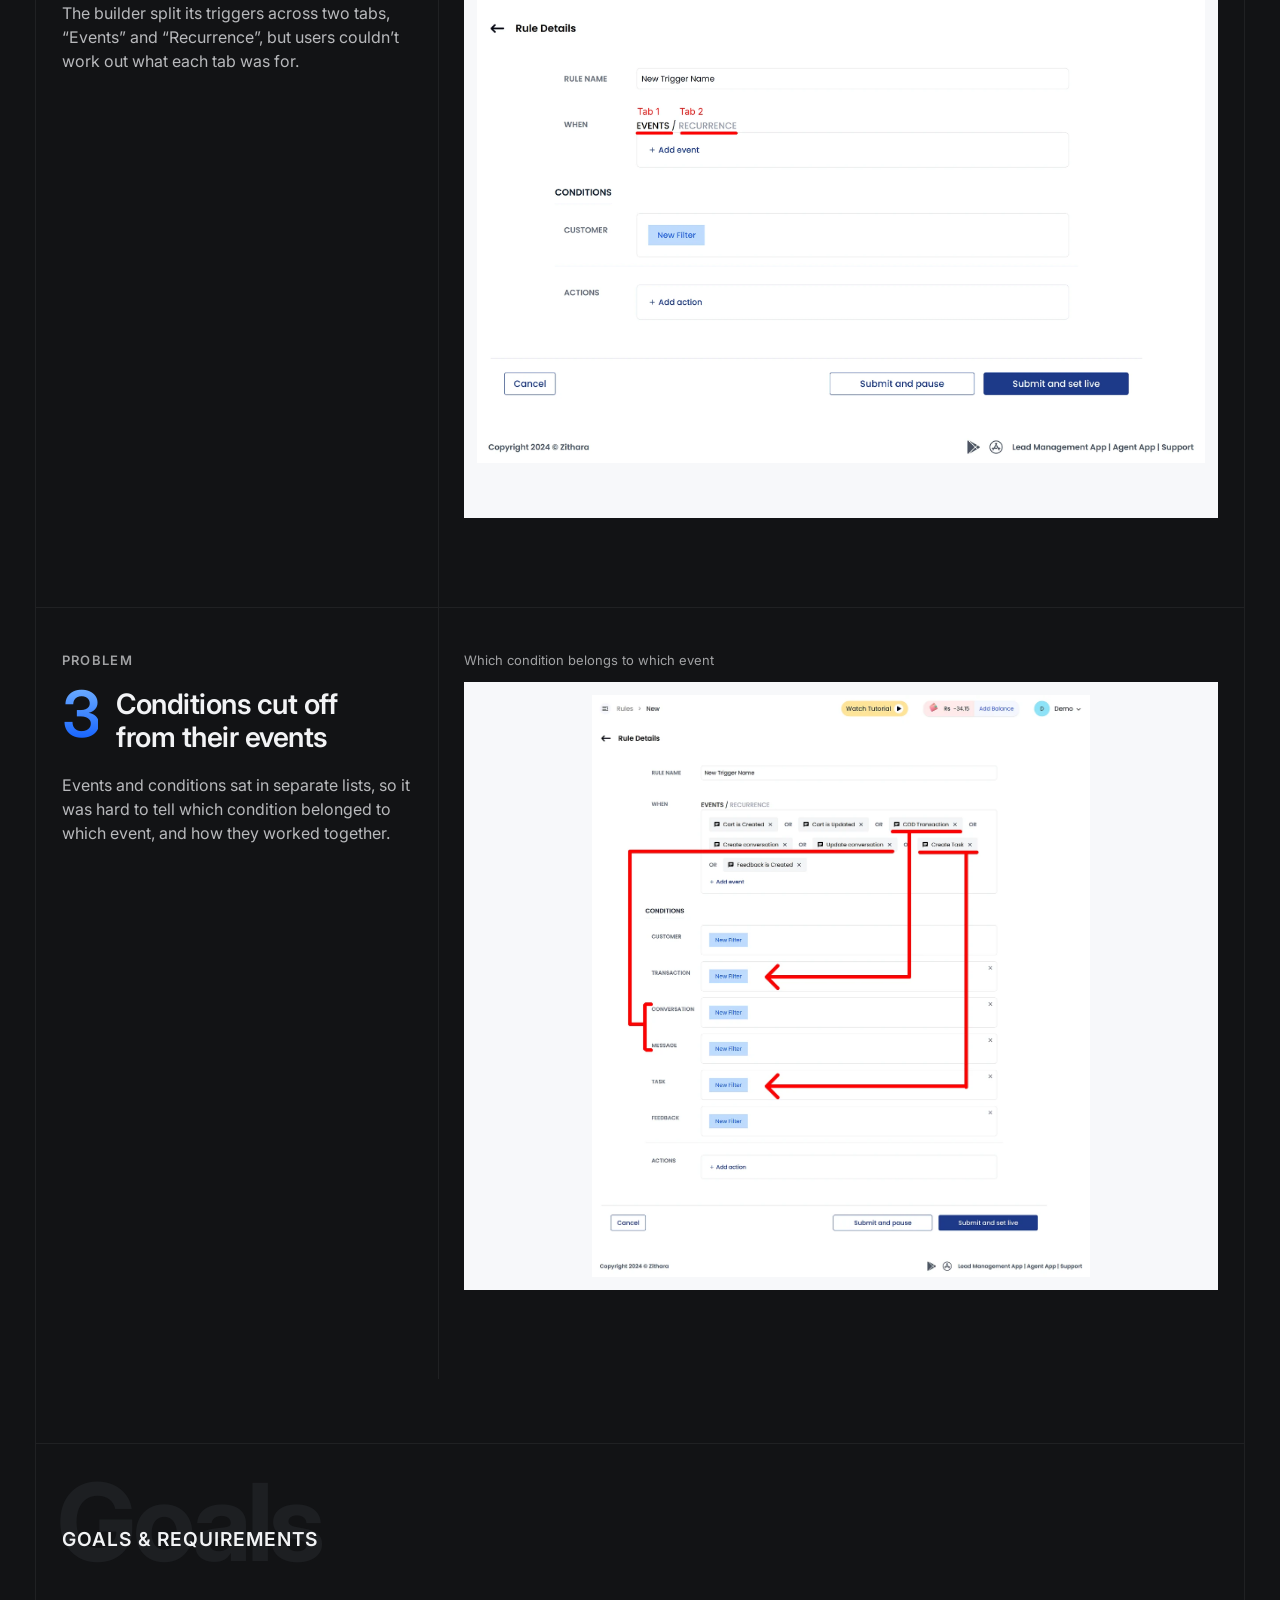
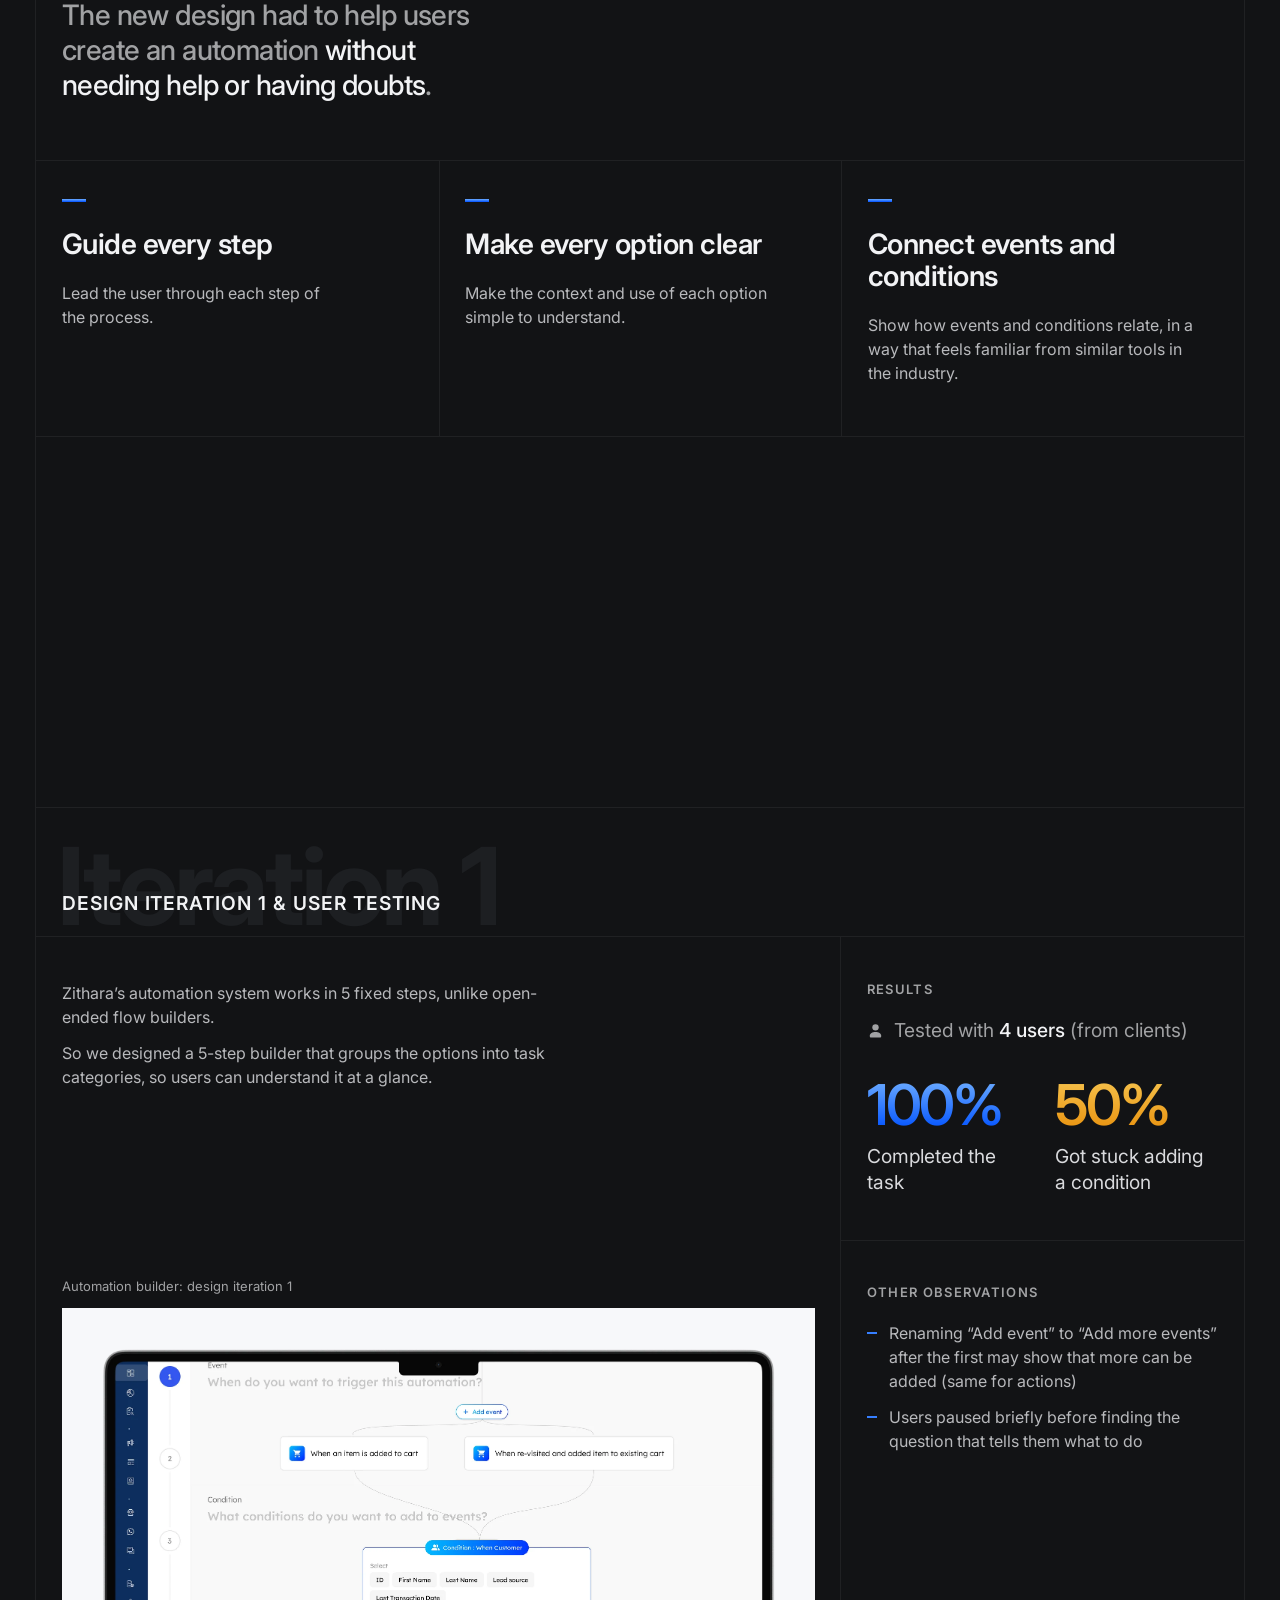
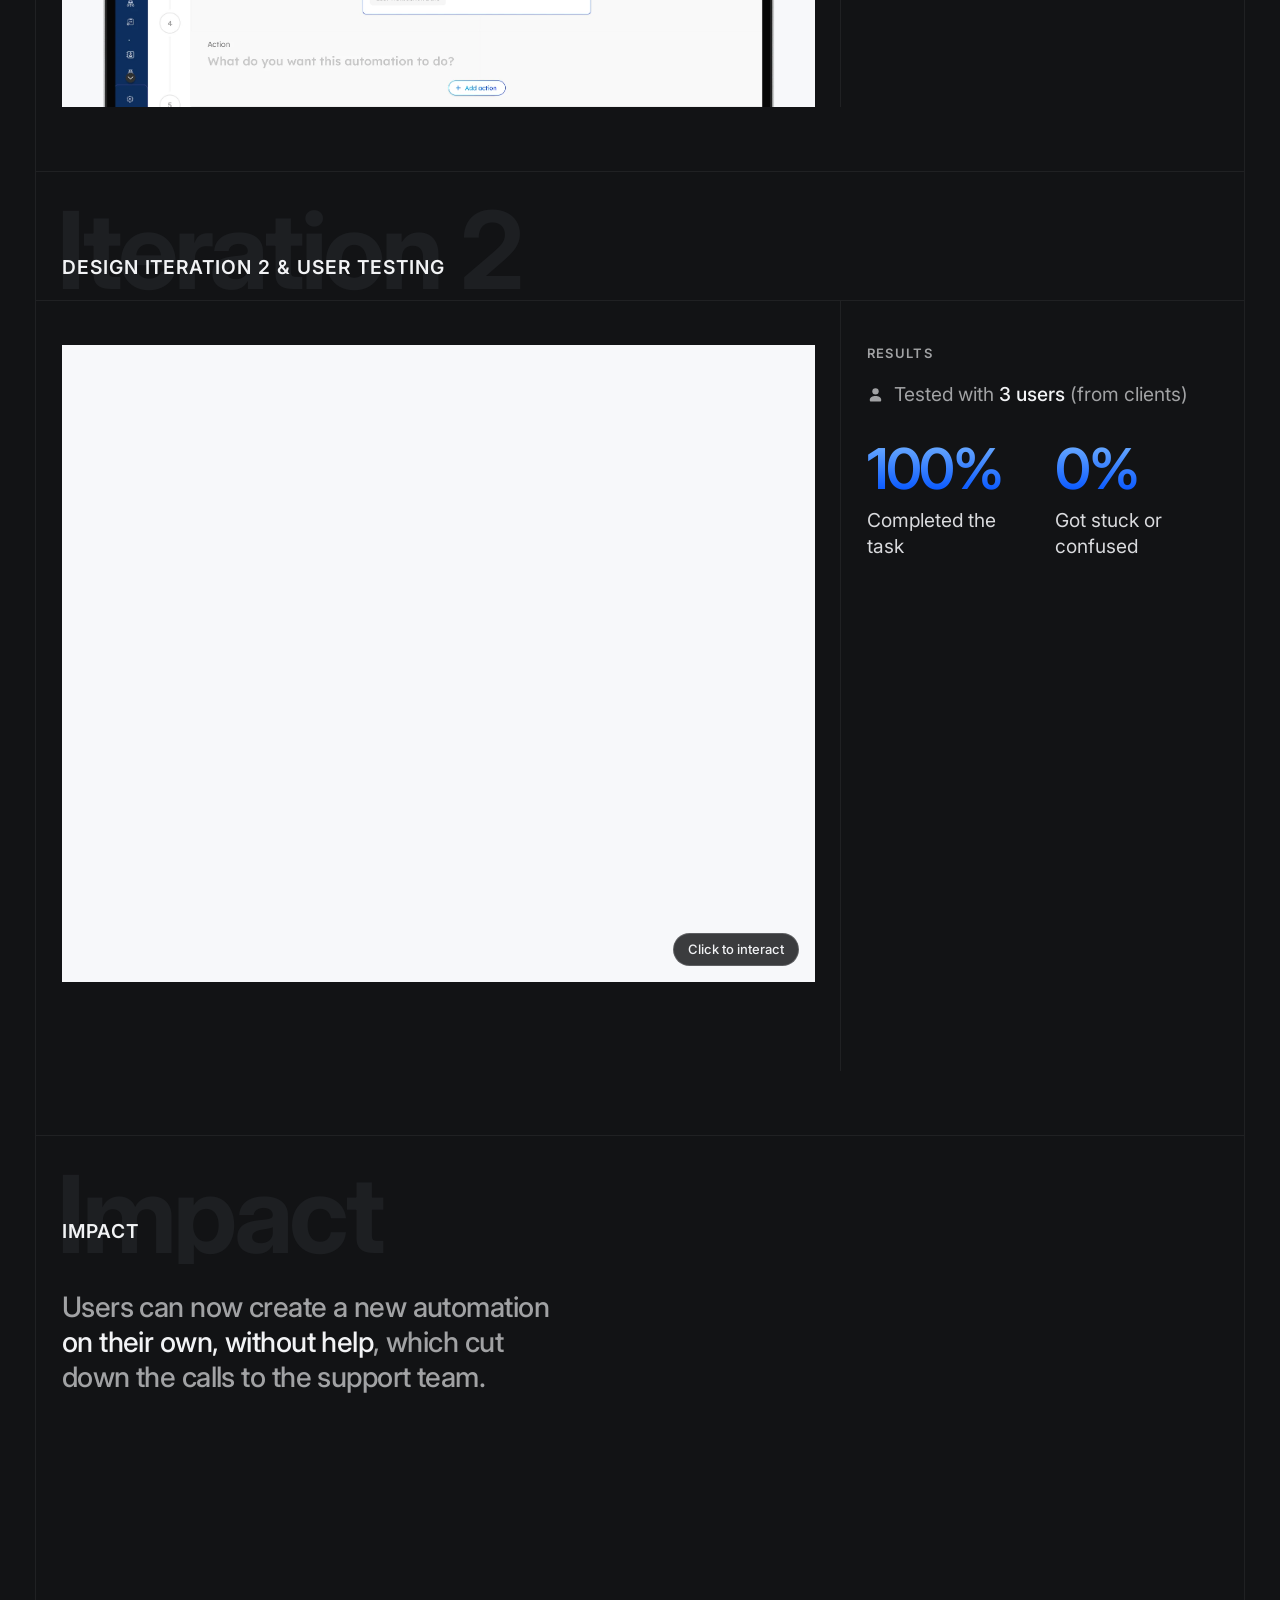
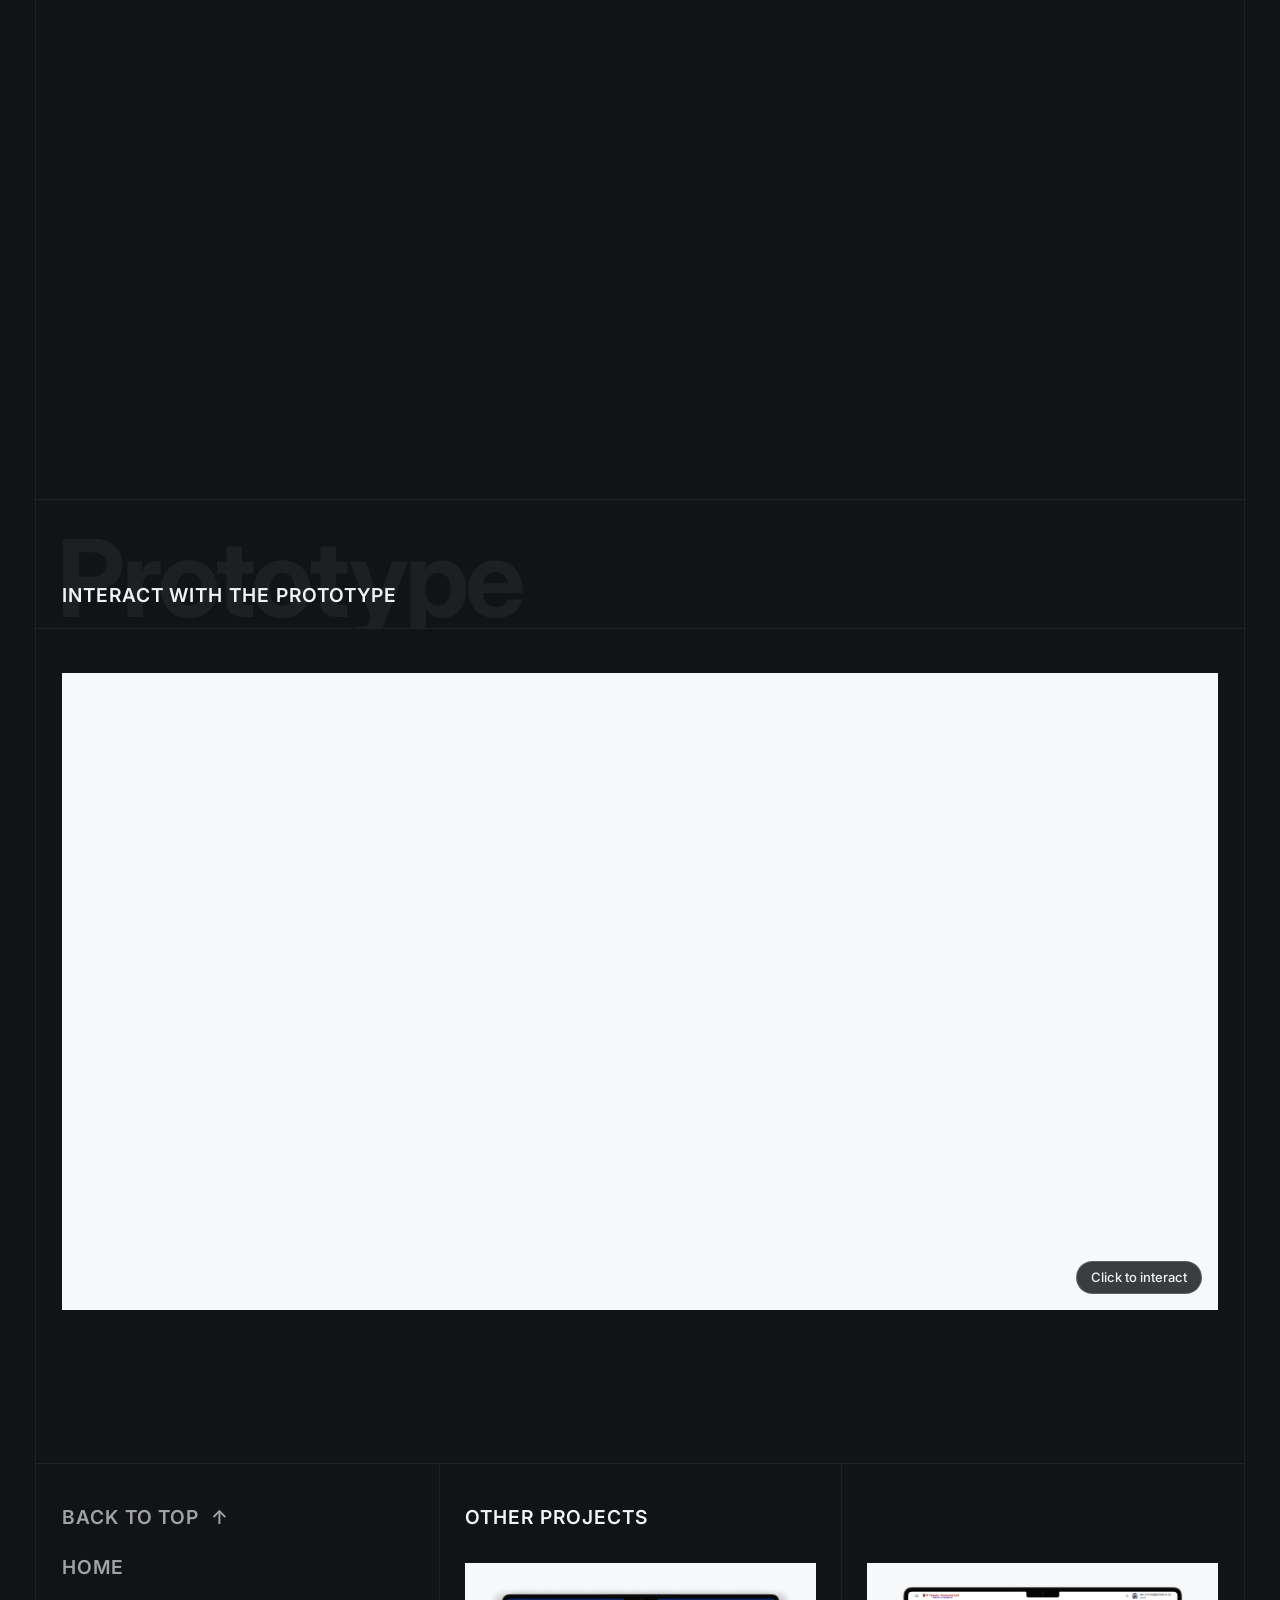
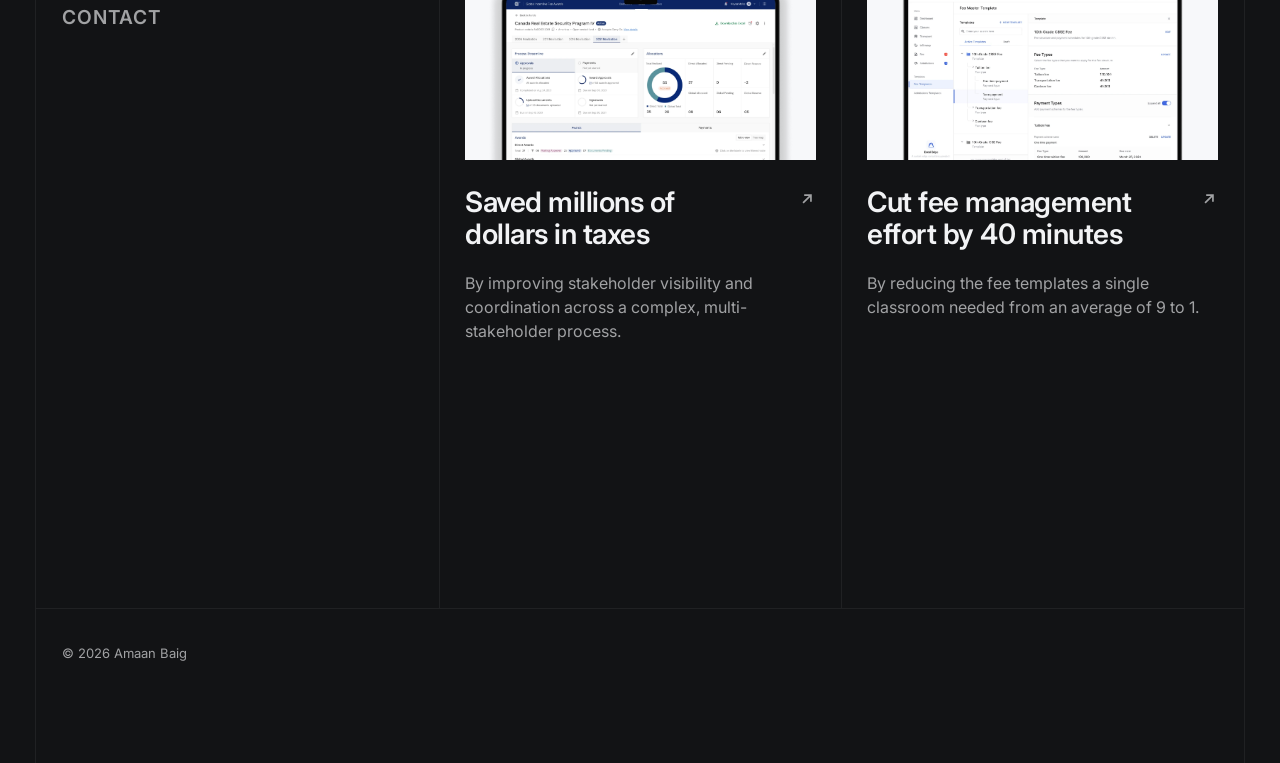
==== commit 559a93bd: "Trackpad: let a new swipe through while the last one's inertia runs On a Mac a flick's inertia keeps" ====
--- a/case-studies/creating-automation/index.html
+++ b/case-studies/creating-automation/index.html
@@ -20,9 +20,9 @@
   <link rel="preconnect" href="https://fonts.googleapis.com">
   <link rel="preconnect" href="https://fonts.gstatic.com" crossorigin>
   <link rel="stylesheet" href="https://fonts.googleapis.com/css2?family=Inter:ital,opsz,wght@0,14..32,100..900;1,14..32,100..900&display=swap">
-  <link rel="stylesheet" href="../../styles.css?v=r4">
-  <link rel="stylesheet" href="../case-study.css?v=r4">
-  <script src="../case-study.js?v=r4" defer></script>
+  <link rel="stylesheet" href="../../styles.css?v=r6">
+  <link rel="stylesheet" href="../case-study.css?v=r6">
+  <script src="../case-study.js?v=r6" defer></script>
 </head>
 <body>
   <main class="page">
@@ -300,6 +300,6 @@
     <a href="#impact"><span>07</span> Impact</a>
     <a href="#prototype"><span>08</span> Prototype</a>
   </nav>
-  <script src="../../site-menu.js?v=r4" defer></script>
+  <script src="../../site-menu.js?v=r6" defer></script>
 </body>
 </html>
